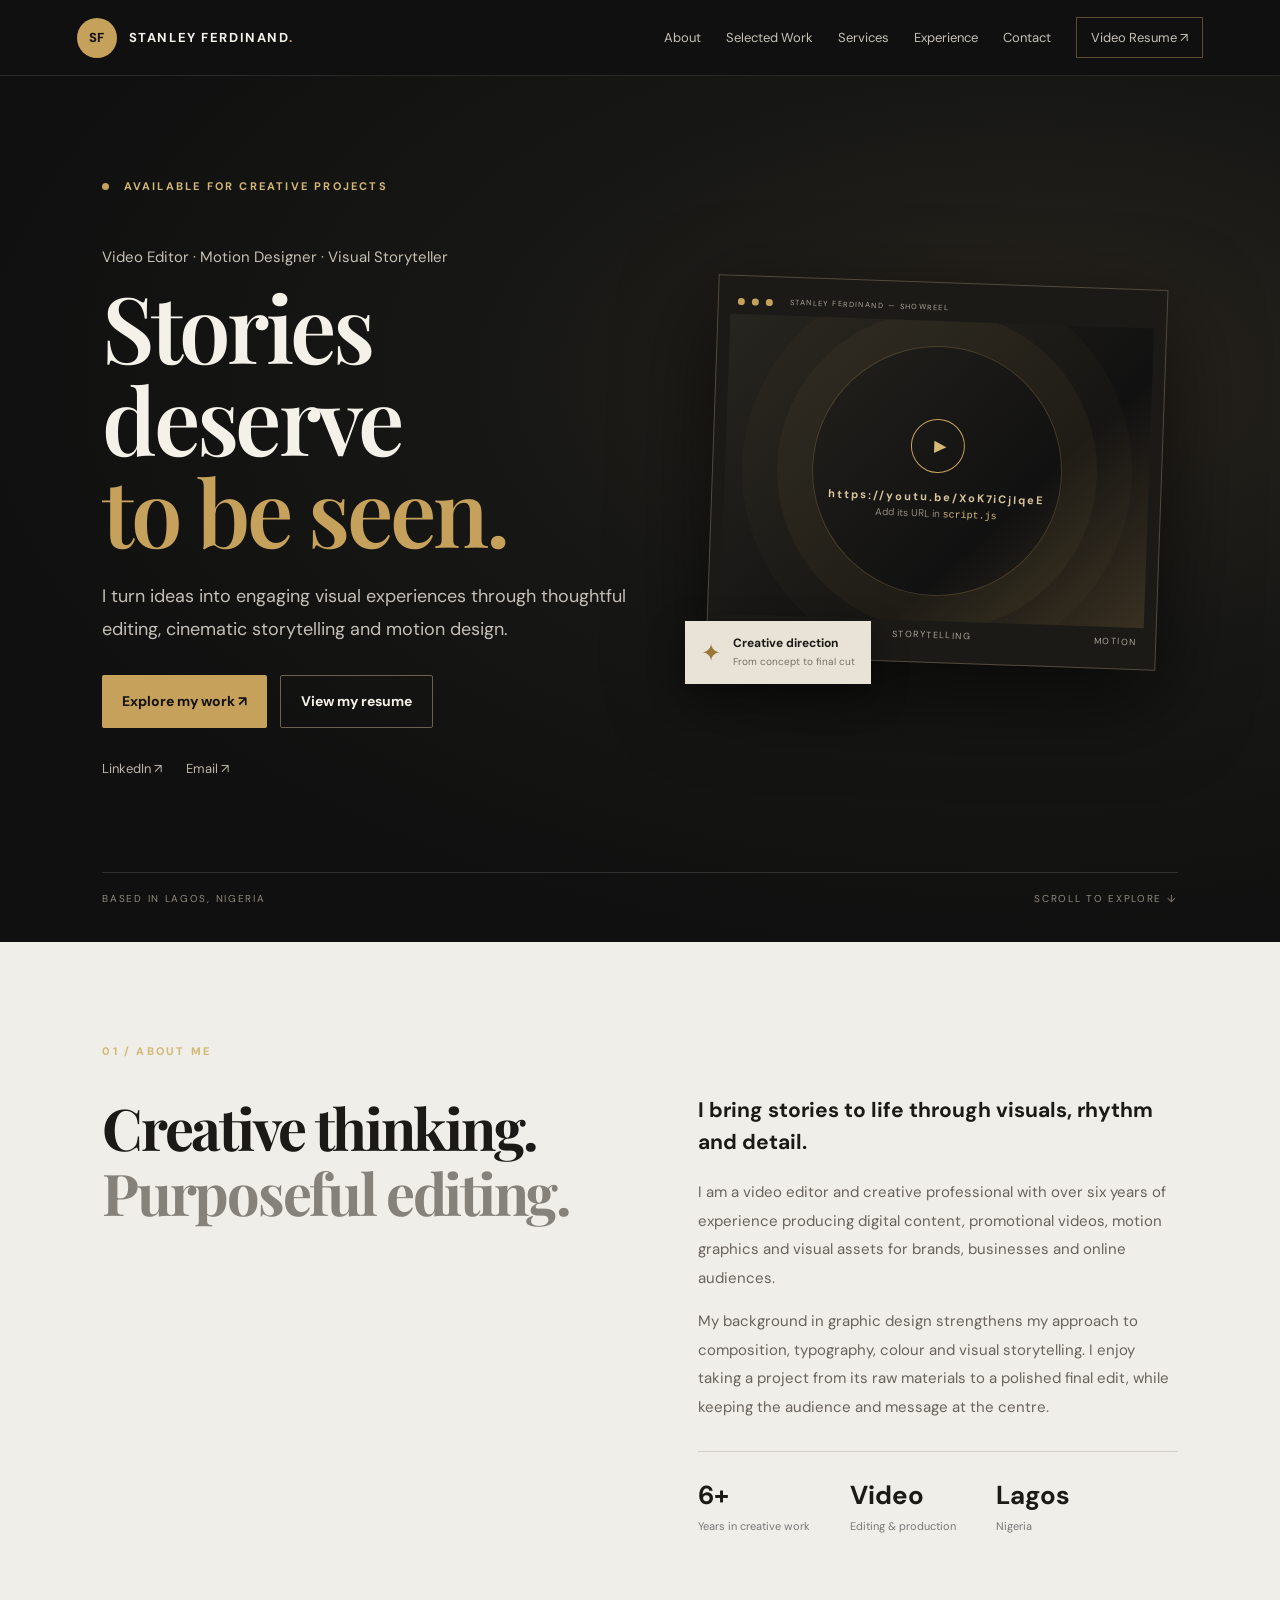
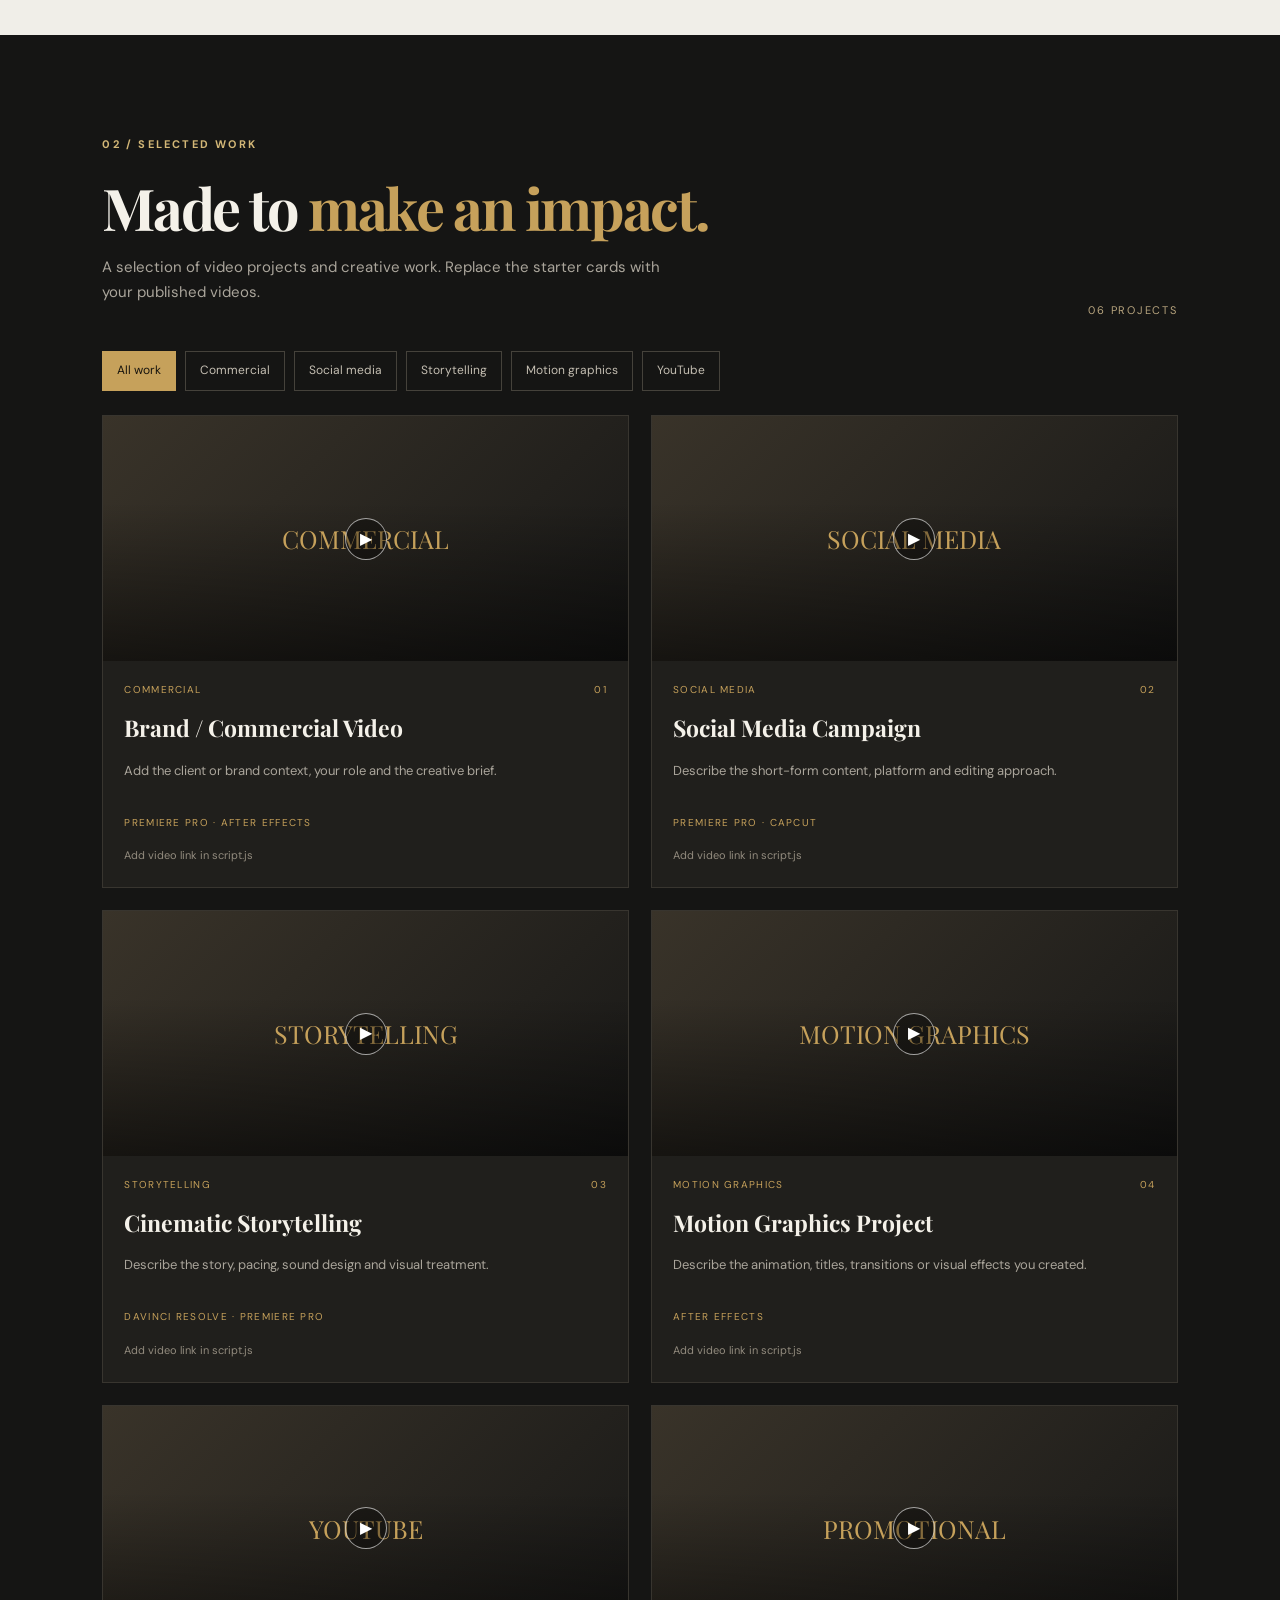
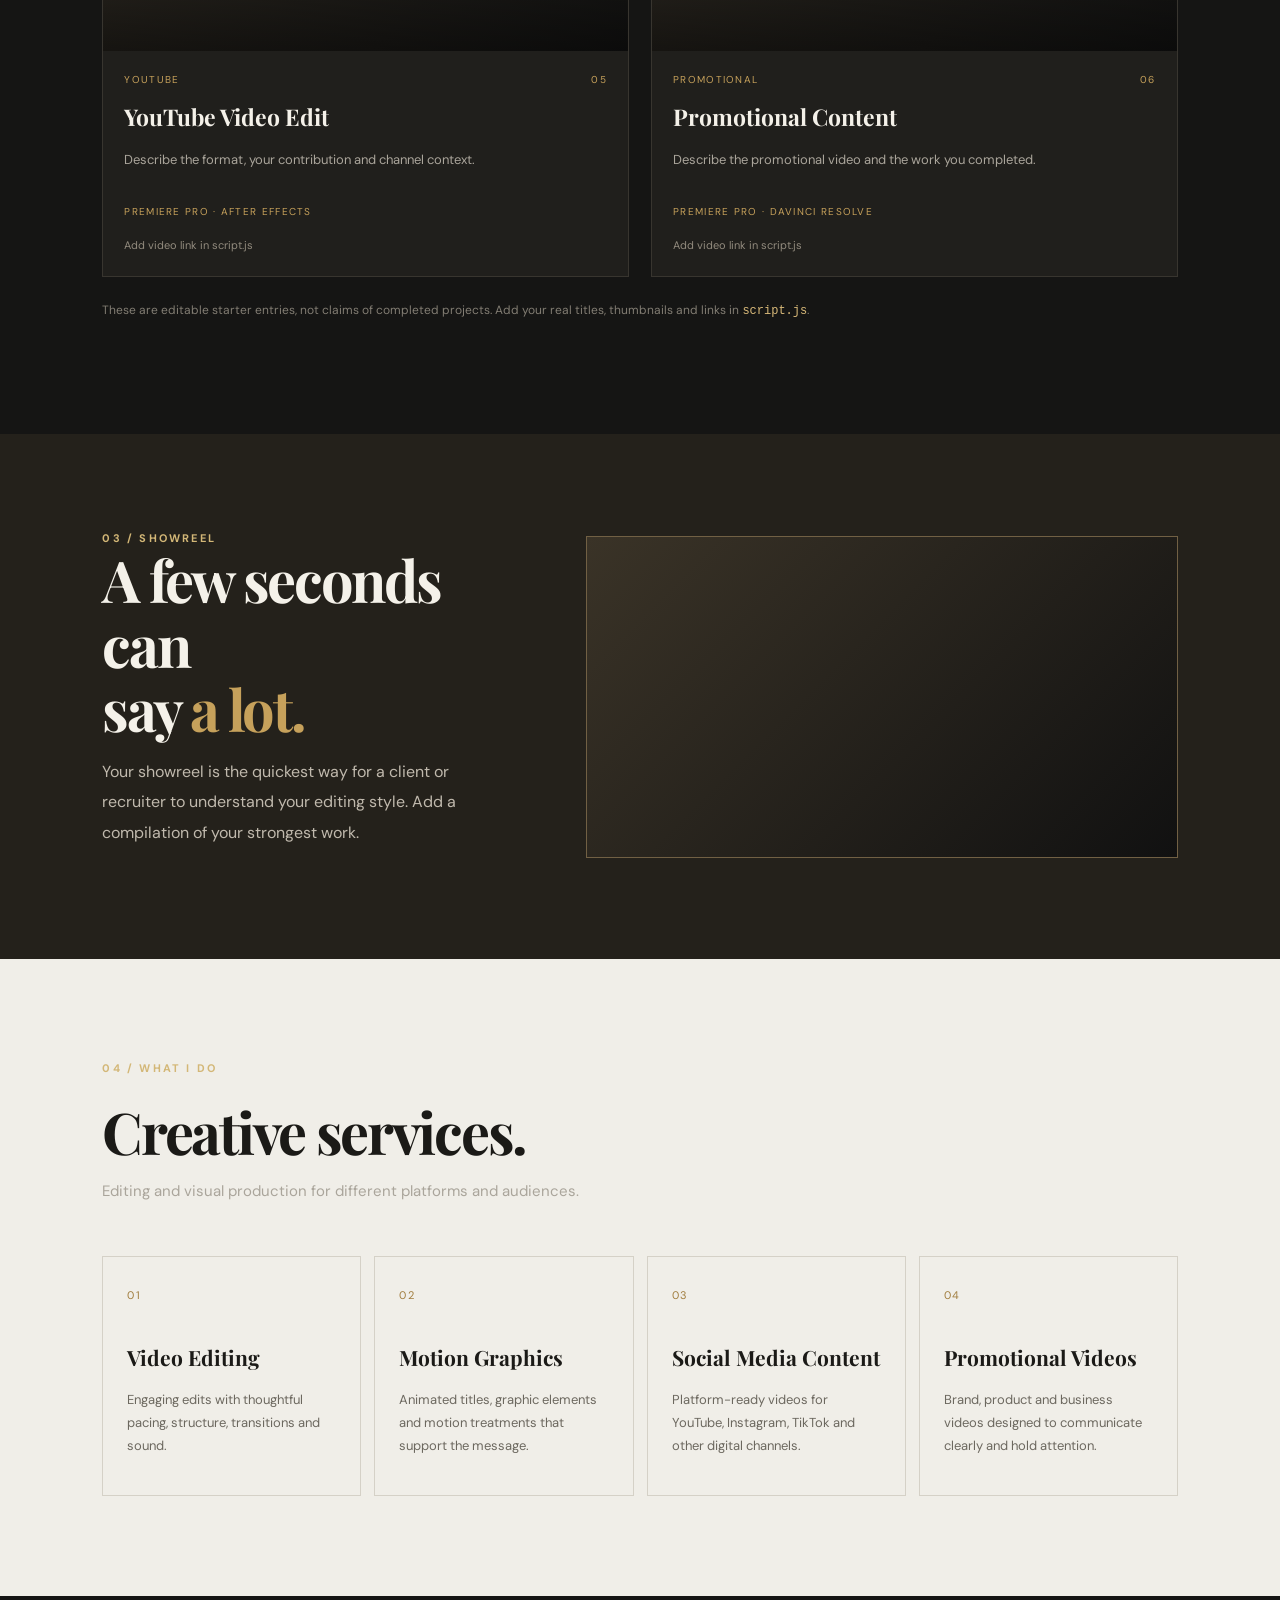
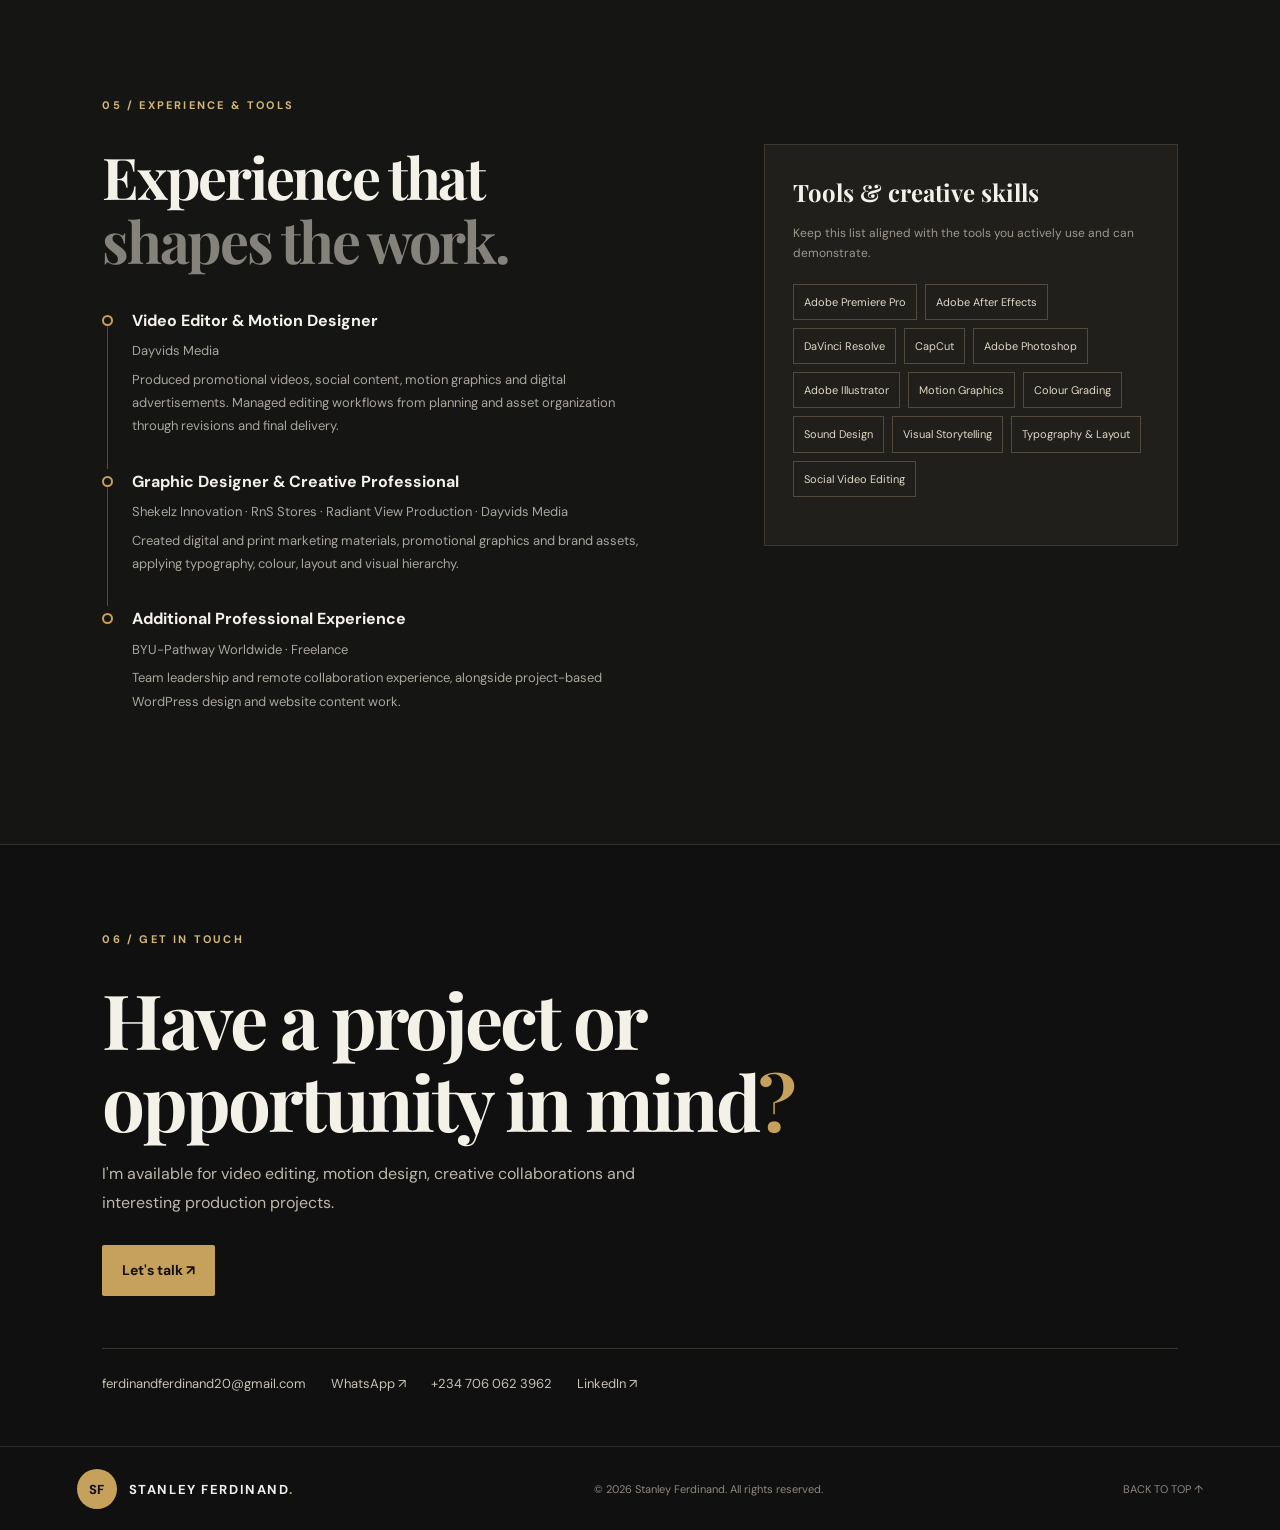
==== index.html @ 87b7176f "Revise hero section and add showreel link Updated hero section with showreel URL and refined content" ====
<!doctype html><html lang="en">
<head><meta charset="utf-8"><meta name="viewport" content="width=device-width,initial-scale=1"><meta name="description" content="Stanley Ferdinand — Video Editor, Motion Designer and Visual Storyteller."><meta name="theme-color" content="#101010"><title>Stanley Ferdinand | Video Editor & Motion Designer</title><link rel="preconnect" href="https://fonts.googleapis.com"><link rel="preconnect" href="https://fonts.gstatic.com" crossorigin><link href="https://fonts.googleapis.com/css2?family=DM+Sans:wght@400;500;600;700&family=Playfair+Display:wght@500;600;700&display=swap" rel="stylesheet"><link rel="stylesheet" href="styles.css"><link rel="icon" type="image/png" href="favicon.png"></head>
<body><header class="site-header"><a class="brand" href="#home"><span class="brand-mark">SF</span><span>STANLEY FERDINAND<span class="gold">.</span></span></a><button class="menu-toggle" aria-label="Toggle navigation" aria-expanded="false">☰</button><nav class="main-nav"><a href="#about">About</a><a href="#work">Selected Work</a><a href="#services">Services</a><a href="#experience">Experience</a><a href="#contact">Contact</a><a class="nav-cta" href="resume.html">Video Resume ↗</a></nav></header>
<main><section class="hero" id="home"><div class="hero-copy"><p class="eyebrow"><i></i> AVAILABLE FOR CREATIVE PROJECTS</p><p class="hero-intro">Video Editor · Motion Designer · Visual Storyteller</p><h1>Stories deserve<br><span class="gold">to be seen.</span></h1><p class="hero-description">I turn ideas into engaging visual experiences through thoughtful editing, cinematic storytelling and motion design.</p><div class="hero-actions"><a class="button button-gold" href="#work">Explore my work ↗</a><a class="button button-outline" href="resume.html">View my resume</a></div><div class="hero-socials"><a href="https://www.linkedin.com/in/stanleyferdinand" target="_blank" rel="noopener">LinkedIn ↗</a><a href="mailto:ferdinandferdinand20@gmail.com">Email ↗</a></div></div><div class="hero-visual"><div class="reel-frame"><div class="frame-top"><b></b><b></b><b></b><small>STANLEY FERDINAND — SHOWREEL</small></div><div class="reel-placeholder"><div class="orbit"></div><div class="play-mark">▶</div><strong>https://youtu.be/XoK7iCjIqeE</strong><small>Add its URL in <code>script.js</code></small></div><div class="frame-bottom"><span>EDITING</span><span>STORYTELLING</span><span>MOTION</span></div></div><div class="floating-note"><span>✦</span><div><strong>Creative direction</strong><small>From concept to final cut</small></div></div></div><div class="hero-footer"><span>BASED IN LAGOS, NIGERIA</span><a href="#about">SCROLL TO EXPLORE ↓</a></div></section>
<section class="section about-section" id="about"><div class="section-kicker">01 / ABOUT ME</div><div class="about-grid"><h2>Creative thinking.<br><span class="muted">Purposeful editing.</span></h2><div class="about-copy"><h3>I bring stories to life through visuals, rhythm and detail.</h3><p>I am a video editor and creative professional with over six years of experience producing digital content, promotional videos, motion graphics and visual assets for brands, businesses and online audiences.</p><p>My background in graphic design strengthens my approach to composition, typography, colour and visual storytelling. I enjoy taking a project from its raw materials to a polished final edit, while keeping the audience and message at the centre.</p><div class="stats-row"><div><strong>6+</strong><small>Years in creative work</small></div><div><strong>Video</strong><small>Editing & production</small></div><div><strong>Lagos</strong><small>Nigeria</small></div></div></div></div></section>
<section class="section work-section" id="work"><div class="section-kicker">02 / SELECTED WORK</div><div class="section-heading"><div><h2>Made to <span class="gold">make an impact.</span></h2><p>A selection of video projects and creative work. Replace the starter cards with your published videos.</p></div><span class="work-count" id="work-count">00 PROJECTS</span></div><div class="filters" id="project-filters"><button class="filter-button active" data-filter="all">All work</button><button class="filter-button" data-filter="commercial">Commercial</button><button class="filter-button" data-filter="social">Social media</button><button class="filter-button" data-filter="storytelling">Storytelling</button><button class="filter-button" data-filter="motion">Motion graphics</button><button class="filter-button" data-filter="youtube">YouTube</button></div><div class="project-grid" id="project-grid"></div><p class="gallery-note">These are editable starter entries, not claims of completed projects. Add your real titles, thumbnails and links in <code>script.js</code>.</p></section>
<section class="showreel-section"><div class="showreel-inner"><div><div class="section-kicker">03 / SHOWREEL</div><h2>A few seconds can<br>say <span class="gold">a lot.</span></h2><p>Your showreel is the quickest way for a client or recruiter to understand your editing style. Add a compilation of your strongest work.</p></div><div class="showreel-player" id="showreel-player"><div class="showreel-play">▶</div><strong>FEATURED SHOWREEL</strong><small>Add showreel URL in script.js</small></div></div></section>
<section class="section services-section" id="services"><div class="section-kicker">04 / WHAT I DO</div><div class="section-heading"><div><h2>Creative services.</h2><p>Editing and visual production for different platforms and audiences.</p></div></div><div class="services-grid"><article class="service-card"><span>01</span><h3>Video Editing</h3><p>Engaging edits with thoughtful pacing, structure, transitions and sound.</p></article><article class="service-card"><span>02</span><h3>Motion Graphics</h3><p>Animated titles, graphic elements and motion treatments that support the message.</p></article><article class="service-card"><span>03</span><h3>Social Media Content</h3><p>Platform-ready videos for YouTube, Instagram, TikTok and other digital channels.</p></article><article class="service-card"><span>04</span><h3>Promotional Videos</h3><p>Brand, product and business videos designed to communicate clearly and hold attention.</p></article></div></section>
<section class="section experience-section" id="experience"><div class="section-kicker">05 / EXPERIENCE & TOOLS</div><div class="experience-grid"><div><h2>Experience that<br><span class="muted">shapes the work.</span></h2><div class="timeline"><article><i></i><div><h3>Video Editor & Motion Designer</h3><p class="gold">Dayvids Media</p><p>Produced promotional videos, social content, motion graphics and digital advertisements. Managed editing workflows from planning and asset organization through revisions and final delivery.</p></div></article><article><i></i><div><h3>Graphic Designer & Creative Professional</h3><p class="gold">Shekelz Innovation · RnS Stores · Radiant View Production · Dayvids Media</p><p>Created digital and print marketing materials, promotional graphics and brand assets, applying typography, colour, layout and visual hierarchy.</p></div></article><article><i></i><div><h3>Additional Professional Experience</h3><p class="gold">BYU-Pathway Worldwide · Freelance</p><p>Team leadership and remote collaboration experience, alongside project-based WordPress design and website content work.</p></div></article></div></div><aside class="tools-panel"><h3>Tools & creative skills</h3><p class="tools-intro">Keep this list aligned with the tools you actively use and can demonstrate.</p><div class="tool-list"><span>Adobe Premiere Pro</span><span>Adobe After Effects</span><span>DaVinci Resolve</span><span>CapCut</span><span>Adobe Photoshop</span><span>Adobe Illustrator</span><span>Motion Graphics</span><span>Colour Grading</span><span>Sound Design</span><span>Visual Storytelling</span><span>Typography & Layout</span><span>Social Video Editing</span></div></aside></div></section>
<section class="contact-section" id="contact"><div class="contact-inner"><div class="section-kicker">06 / GET IN TOUCH</div><h2>Have a project or<br>opportunity in mind<span class="gold">?</span></h2><p>I'm available for video editing, motion design, creative collaborations and interesting production projects.</p><a class="button button-gold" href="mailto:ferdinandferdinand20@gmail.com">Let's talk ↗</a><div class="contact-links"><a href="mailto:ferdinandferdinand20@gmail.com">ferdinandferdinand20@gmail.com</a><a href="https://wa.me/2347060623962" target="_blank" rel="noopener">WhatsApp ↗</a><a href="tel:+2347060623962">+234 706 062 3962</a><a href="https://www.linkedin.com/in/stanleyferdinand" target="_blank" rel="noopener">LinkedIn ↗</a></div></div></section></main>
<footer class="site-footer"><a class="brand" href="#home"><span class="brand-mark">SF</span><span>STANLEY FERDINAND<span class="gold">.</span></span></a><span>© <span id="year"></span> Stanley Ferdinand. All rights reserved.</span><a href="#home">BACK TO TOP ↑</a></footer><script src="script.js"></script></body></html>
---- styles.css ----
*{box-sizing:border-box}html{scroll-behavior:smooth;scroll-padding-top:85px}body{margin:0;background:#101010;color:#f4f1e9;font-family:"DM Sans",Arial,sans-serif;line-height:1.65}a{color:inherit;text-decoration:none}button{font:inherit}.gold{color:#c6a15b}.muted{color:#85827b}.site-header{height:76px;padding:0 max(6vw,24px);display:flex;align-items:center;justify-content:space-between;border-bottom:1px solid #292929;background:#101010;position:sticky;top:0;z-index:20}.brand{display:flex;align-items:center;gap:12px;font-size:13px;font-weight:700;letter-spacing:.12em}.brand-mark{width:40px;height:40px;border-radius:50%;display:grid;place-items:center;background:#c6a15b;color:#101010;font-weight:800;letter-spacing:0}.main-nav{display:flex;align-items:center;gap:25px;color:#c5c1b8;font-size:13px}.main-nav a:hover,.hero-socials a:hover,.contact-links a:hover{color:#d8b979}.nav-cta{border:1px solid #5b4a2d;padding:9px 14px}.menu-toggle{display:none;background:none;border:0;color:#fff;font-size:25px}.hero{min-height:680px;position:relative;overflow:hidden;padding:90px max(8vw,30px) 35px;display:grid;grid-template-columns:1.05fr .95fr;align-items:center;gap:5vw;background:radial-gradient(ellipse at 80% 35%,#29251d 0%,#171715 36%,#101010 74%)}.hero-copy,.hero-visual,.hero-footer{position:relative;z-index:1}.eyebrow,.section-kicker{font-size:11px;letter-spacing:.2em;text-transform:uppercase;color:#d3b777;font-weight:700}.eyebrow i{display:inline-block;width:7px;height:7px;border-radius:50%;background:#c6a15b;margin-right:9px}.hero-intro{margin:50px 0 10px;color:#c6c0b4;font-size:15px}.hero h1,.about-grid h2,.section h2,.showreel-section h2,.contact-section h2{font-family:"Playfair Display",Georgia,serif;letter-spacing:-.04em}.hero h1{font-size:clamp(58px,7.2vw,100px);line-height:1;margin:0 0 24px;font-weight:600}.hero-description{max-width:540px;color:#c5c0b7;font-size:18px;line-height:1.8}.hero-actions{display:flex;gap:13px;flex-wrap:wrap;margin:30px 0}.button{display:inline-flex;align-items:center;justify-content:center;padding:14px 20px;min-height:51px;font-size:14px;font-weight:700;border-radius:2px;transition:.2s}.button-gold{background:#c6a15b;color:#14120e}.button-gold:hover{background:#dfbd7b;transform:translateY(-2px)}.button-outline{border:1px solid #696052;color:#f5f1e8}.button-outline:hover{border-color:#c6a15b;color:#d8b979}.hero-socials{display:flex;gap:24px;font-size:13px;color:#bcb6aa}.hero-visual{padding:25px 15px}.reel-frame{border:1px solid #514a3e;background:#1b1a17;padding:12px;box-shadow:0 30px 90px #0009;transform:rotate(2deg)}.frame-top,.frame-bottom{display:flex;align-items:center;gap:7px;color:#aaa397;font-size:9px;letter-spacing:.16em;padding:7px}.frame-top b{width:7px;height:7px;border-radius:50%;background:#c6a15b}.frame-top small{margin-left:10px}.frame-bottom{justify-content:space-between}.reel-placeholder{height:300px;background:linear-gradient(135deg,#27251f,#111 65%,#393021);display:flex;align-items:center;justify-content:center;flex-direction:column;position:relative;overflow:hidden}.reel-placeholder strong,.reel-placeholder small{z-index:1}.reel-placeholder strong{font-size:11px;letter-spacing:.18em;color:#d8c49c;margin-top:15px}.reel-placeholder small{color:#918b7f;font-size:10px}.reel-placeholder code{color:#d8b979}.orbit{position:absolute;width:250px;height:250px;border:1px solid #c6a15b44;border-radius:50%;box-shadow:0 0 0 35px #c6a15b0c,0 0 0 70px #c6a15b08}.play-mark,.showreel-play{width:54px;height:54px;border:1px solid #c6a15b;border-radius:50%;display:grid;place-items:center;padding-left:4px;color:#d7b875;z-index:1}.floating-note{position:absolute;bottom:4px;left:-12px;background:#e9e3d7;color:#1a1916;padding:12px 16px;display:flex;gap:12px;align-items:center;box-shadow:0 12px 35px #0006}.floating-note>span{color:#9a7638;font-size:24px}.floating-note strong,.floating-note small{display:block}.floating-note strong{font-size:12px}.floating-note small{font-size:10px;color:#777166}.hero-footer{grid-column:1/-1;display:flex;justify-content:space-between;margin-top:28px;padding-top:18px;border-top:1px solid #ffffff20;color:#918b7f;font-size:10px;letter-spacing:.17em}.section{padding:100px max(8vw,30px)}.about-section,.services-section{background:#f0eee8;color:#1b1a17}.about-grid{display:grid;grid-template-columns:1fr 1fr;gap:9vw;margin-top:35px}.about-grid h2,.section h2,.showreel-section h2{font-size:clamp(38px,4.5vw,62px);line-height:1.12;margin:0}.about-copy h3{font-size:21px;line-height:1.5;margin:0 0 20px}.about-copy p{color:#68645d;font-size:15px;line-height:1.9}.stats-row{display:flex;gap:40px;border-top:1px solid #d3d0c7;margin-top:30px;padding-top:22px}.stats-row strong,.stats-row small{display:block}.stats-row strong{font-size:26px}.stats-row small{font-size:11px;color:#777}.work-section{background:#151514}.section-heading{display:flex;align-items:end;justify-content:space-between;gap:25px;margin:22px 0 32px}.section-heading p{max-width:570px;color:#aaa59b;font-size:15px}.work-count{font-size:11px;letter-spacing:.16em;color:#b7a47e;white-space:nowrap}.filters{display:flex;flex-wrap:wrap;gap:9px;margin-bottom:24px}.filter-button{border:1px solid #45423b;background:transparent;color:#c4beb2;padding:9px 14px;font-size:12px;cursor:pointer}.filter-button.active,.filter-button:hover{background:#c6a15b;border-color:#c6a15b;color:#17140e}.project-grid{display:grid;grid-template-columns:repeat(2,minmax(0,1fr));gap:22px}.project-card{background:#201f1c;border:1px solid #38352f;min-width:0}.project-thumb{height:245px;background:linear-gradient(135deg,#393329,#181817);position:relative;display:flex;align-items:center;justify-content:center;overflow:hidden;background-size:cover;background-position:center}.project-thumb:after{content:"";position:absolute;inset:0;background:linear-gradient(0deg,#0008,transparent 65%)}.project-thumb img{width:100%;height:100%;object-fit:cover}.thumb-placeholder{color:#c6a15b;font-family:"Playfair Display",serif;font-size:25px;z-index:1;text-align:center;padding:20px}.project-play{position:absolute;z-index:2;width:42px;height:42px;border:1px solid #fff9;border-radius:50%;display:grid;place-items:center;color:white;background:#0005}.project-info{padding:21px}.project-meta{display:flex;justify-content:space-between;gap:12px;color:#c6a15b;font-size:10px;letter-spacing:.13em;text-transform:uppercase}.project-info h3{font-family:"Playfair Display",serif;font-size:23px;margin:10px 0 7px}.project-info p{color:#aaa59b;font-size:13px;min-height:42px}.project-actions{margin-top:15px;font-size:12px}.project-actions a{color:#e0c487}.project-pending{color:#928b7e;font-size:11px}.gallery-note{font-size:12px;color:#827d73;margin-top:24px}.gallery-note code{color:#d8b979}.showreel-section{padding:95px max(8vw,30px);background:#24211b}.showreel-inner{display:grid;grid-template-columns:.8fr 1.2fr;gap:7vw;align-items:center}.showreel-section p{color:#c0b9ad;max-width:450px;line-height:1.9}.showreel-player{min-height:320px;background:linear-gradient(135deg,#3a3327,#111);border:1px solid #716044;display:flex;align-items:center;justify-content:center;flex-direction:column;color:#d7c18f;letter-spacing:.16em;font-size:11px}.showreel-play{font-size:18px;margin-bottom:15px}.showreel-player small{letter-spacing:0;color:#a9a092;margin-top:8px}.showreel-player iframe,.showreel-player video{width:100%;height:100%;min-height:320px;border:0}.services-grid{display:grid;grid-template-columns:repeat(4,1fr);gap:13px;margin-top:38px}.service-card{border:1px solid #d5d1c7;padding:24px;min-height:210px}.service-card>span{color:#a17d3e;font-size:11px;letter-spacing:.15em}.service-card h3{font-family:"Playfair Display",serif;font-size:21px;margin:32px 0 10px}.service-card p{font-size:13px;color:#6c685f;line-height:1.8}.experience-section{background:#151514}.experience-grid{display:grid;grid-template-columns:1.15fr .85fr;gap:8vw;margin-top:30px}.timeline{margin-top:35px}.timeline article{display:grid;grid-template-columns:15px 1fr;gap:15px;padding-bottom:26px;position:relative}.timeline article:not(:last-child):before{content:"";position:absolute;left:5px;top:12px;bottom:0;width:1px;background:#514b3e}.timeline article>i{width:11px;height:11px;border:2px solid #c6a15b;border-radius:50%;margin-top:7px;z-index:1;background:#151514}.timeline h3{margin:0;font-size:16px}.timeline p{font-size:13px;color:#aaa59b;margin:5px 0;line-height:1.8}.tools-panel{background:#211f1b;border:1px solid #3c382f;padding:28px;height:max-content}.tools-panel h3{font-family:"Playfair Display",serif;font-size:24px;margin:0}.tools-intro{color:#9d978c;font-size:12px}.tool-list{display:flex;flex-wrap:wrap;gap:8px;margin:20px 0}.tool-list span{border:1px solid #514a3d;padding:8px 10px;font-size:11px;color:#e0d7c5}.contact-section{background:#101010;padding:85px max(8vw,30px) 52px;border-top:1px solid #343027}.contact-inner{max-width:1250px;margin:auto}.contact-section h2{font-size:clamp(43px,6vw,76px);line-height:1.08;margin:30px 0 18px}.contact-section p{max-width:560px;color:#bdb7ac;font-size:16px;line-height:1.8;margin-bottom:27px}.contact-links{display:flex;flex-wrap:wrap;gap:25px;border-top:1px solid #3a362d;margin-top:52px;padding-top:24px;font-size:13px;color:#c8c1b4}.site-footer{padding:22px max(6vw,24px);border-top:1px solid #2b2924;display:flex;justify-content:space-between;align-items:center;color:#8e887e;font-size:11px}.site-footer .brand{color:#eee}@media(max-width:900px){.hero{grid-template-columns:1fr;padding-top:65px}.hero-visual{max-width:590px;width:100%;margin:auto}.about-grid,.showreel-inner,.experience-grid{grid-template-columns:1fr;gap:34px}.services-grid{grid-template-columns:repeat(2,1fr)}.main-nav{gap:13px}.main-nav a{font-size:12px}}@media(max-width:650px){.site-header{height:66px}.menu-toggle{display:block}.main-nav{display:none;position:absolute;top:66px;left:0;right:0;background:#171715;padding:20px 25px;flex-direction:column;align-items:stretch;border-bottom:1px solid #3b352b}.main-nav.open{display:flex}.hero{padding:58px 23px 28px;min-height:auto}.hero-intro{margin-top:36px}.hero h1{font-size:59px}.hero-description{font-size:15px}.hero-visual{padding:20px 4px 35px}.reel-placeholder{height:220px}.floating-note{left:-4px;bottom:0}.hero-footer{font-size:8px;letter-spacing:.1em}.section,.showreel-section{padding:68px 23px}.about-grid h2,.section h2{font-size:41px}.section-heading{display:block}.work-count{display:block;margin-top:12px}.project-grid,.services-grid{grid-template-columns:1fr}.project-thumb{height:205px}.service-card{min-height:160px}.service-card h3{margin-top:20px}.stats-row{gap:18px}.stats-row strong{font-size:21px}.contact-section{padding:65px 23px 38px}.contact-section h2{font-size:42px}.contact-links{flex-direction:column;gap:12px}.site-footer{flex-wrap:wrap;gap:13px}}@media print{.resume-page{padding:0;background:#fff}.resume-sheet{box-shadow:none;padding:20px;max-width:none}.resume-actions{display:none}}

.resume-page{background:#eeece6;color:#171613;min-height:100vh;padding:35px 18px}.resume-sheet{max-width:850px;margin:0 auto;background:#fff;padding:52px 62px;box-shadow:0 15px 50px #0001}.resume-top{display:flex;justify-content:space-between;gap:24px;border-bottom:3px solid #c6a15b;padding-bottom:20px}.resume-top h1{font:600 36px "Playfair Display",Georgia,serif;margin:0}.resume-top p{margin:5px 0;color:#6d675c}.resume-contact{text-align:right;font-size:12px;color:#635d53}.resume-section{margin-top:24px}.resume-section h2{font-size:12px;letter-spacing:.16em;text-transform:uppercase;border-bottom:1px solid #ddd7cb;padding-bottom:8px;color:#95733a}.resume-section p,.resume-section li{font-size:13px;line-height:1.75;color:#4c4943}.resume-section ul{padding-left:18px}.resume-actions{text-align:center;margin:20px}.resume-actions button,.resume-actions a{background:#171613;color:#fff;border:0;padding:11px 17px;margin:5px;display:inline-block;cursor:pointer}@media(max-width:650px){.resume-sheet{padding:26px 20px}.resume-top{display:block}.resume-contact{text-align:left;margin-top:14px}.resume-top h1{font-size:29px}}@media print{.resume-page{padding:0;background:#fff}.resume-sheet{box-shadow:none;padding:20px;max-width:none}.resume-actions{display:none}}
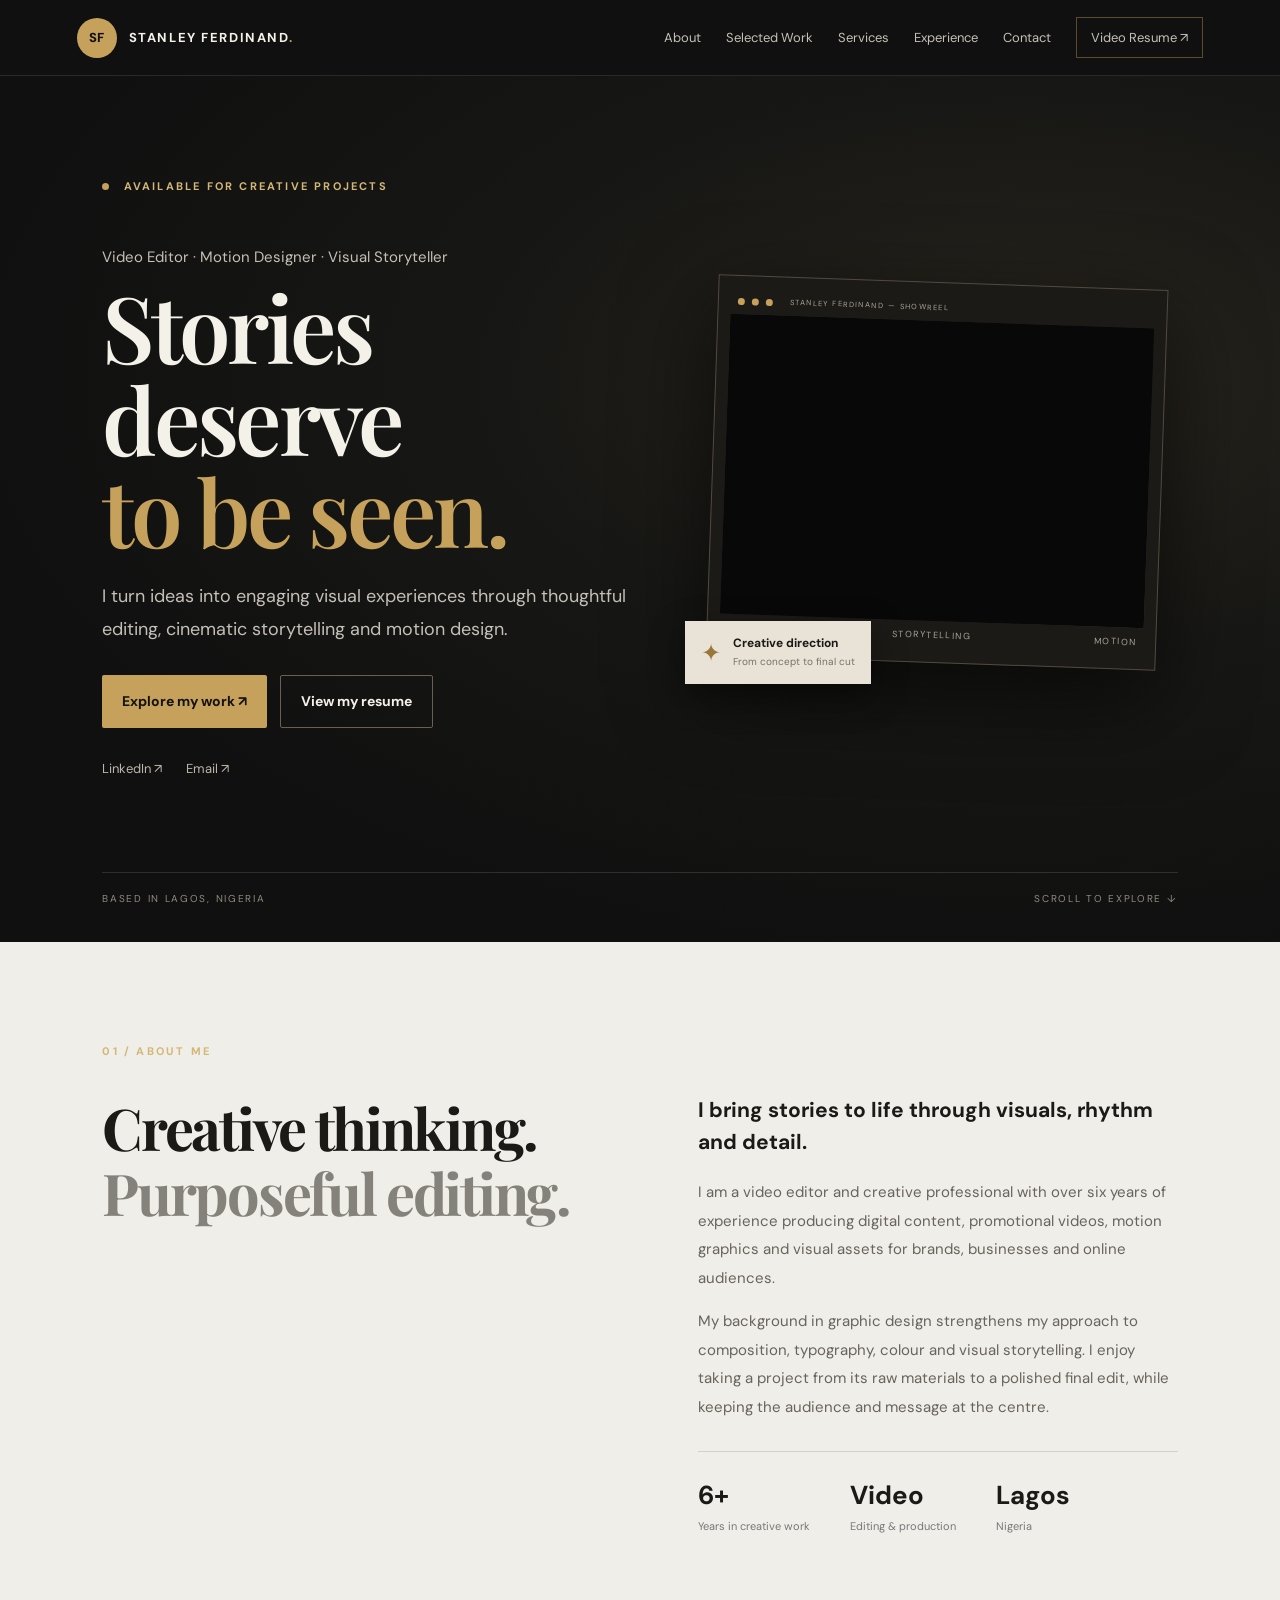
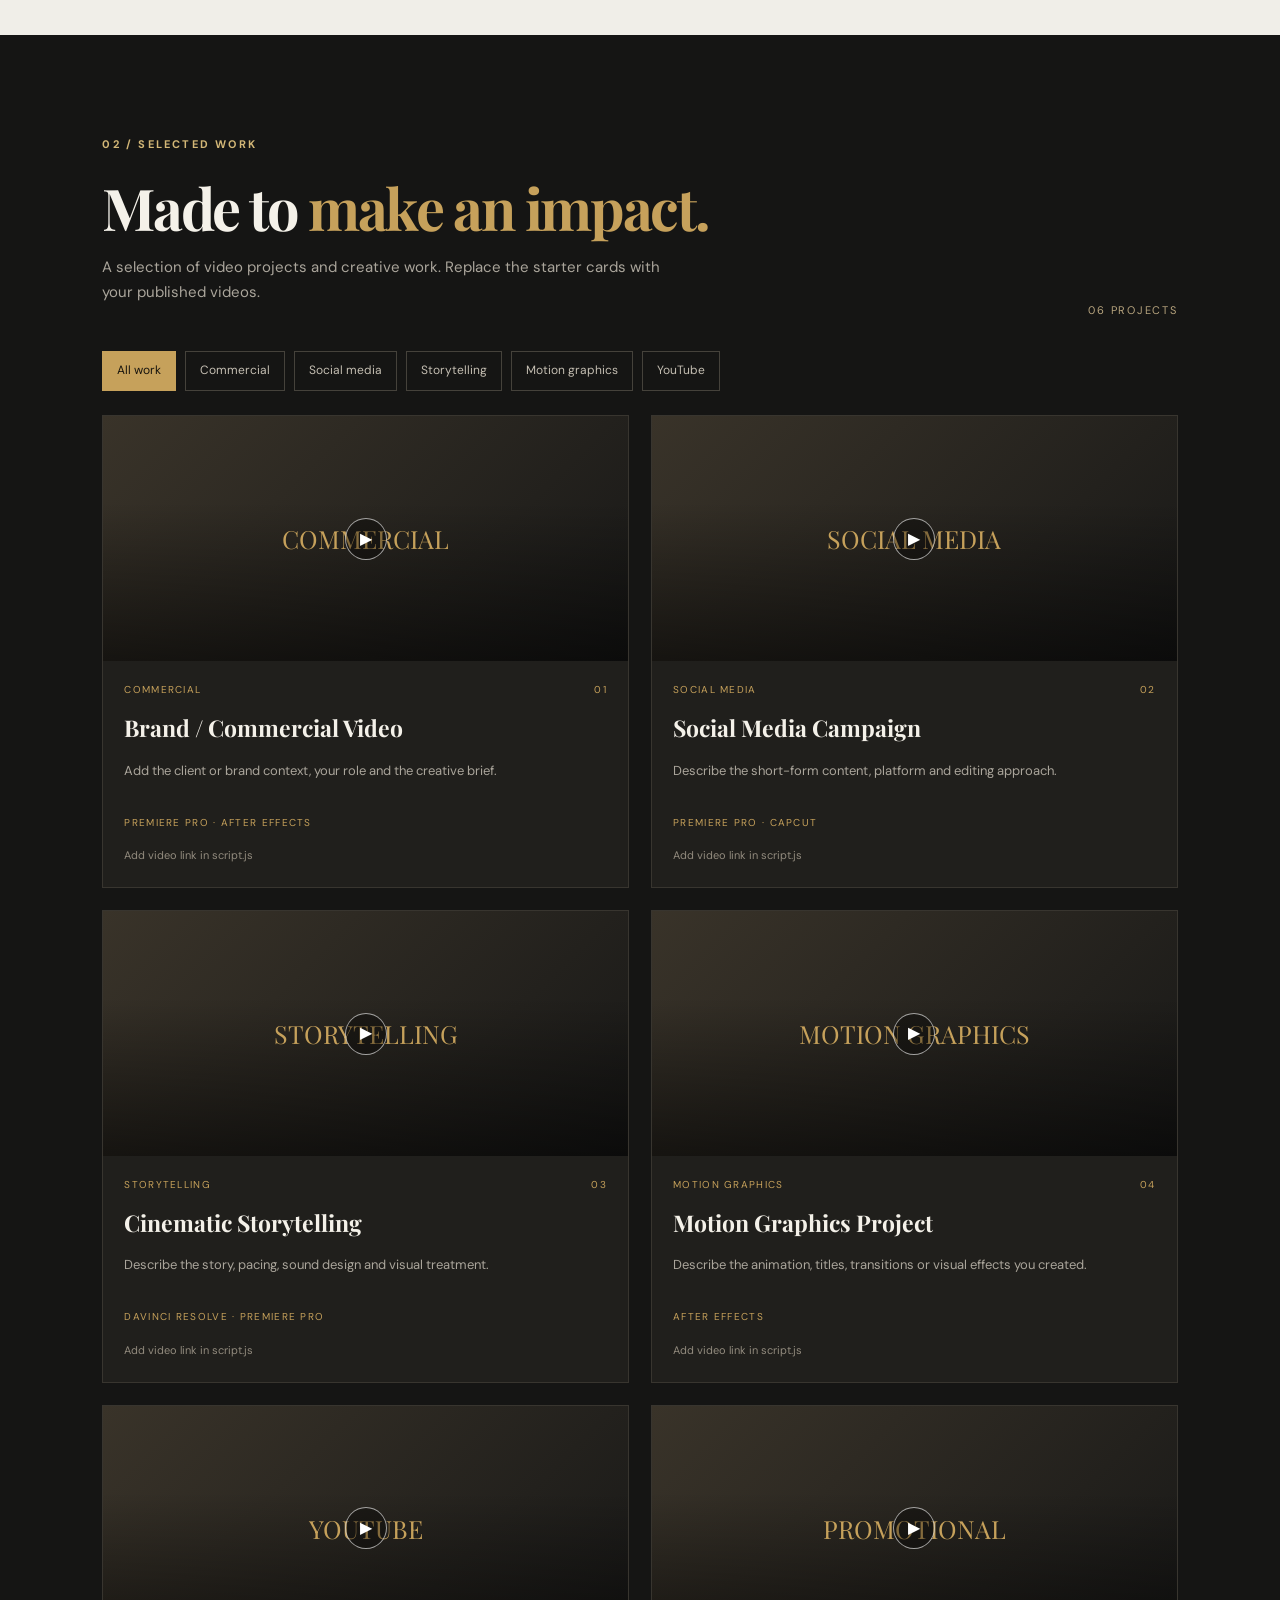
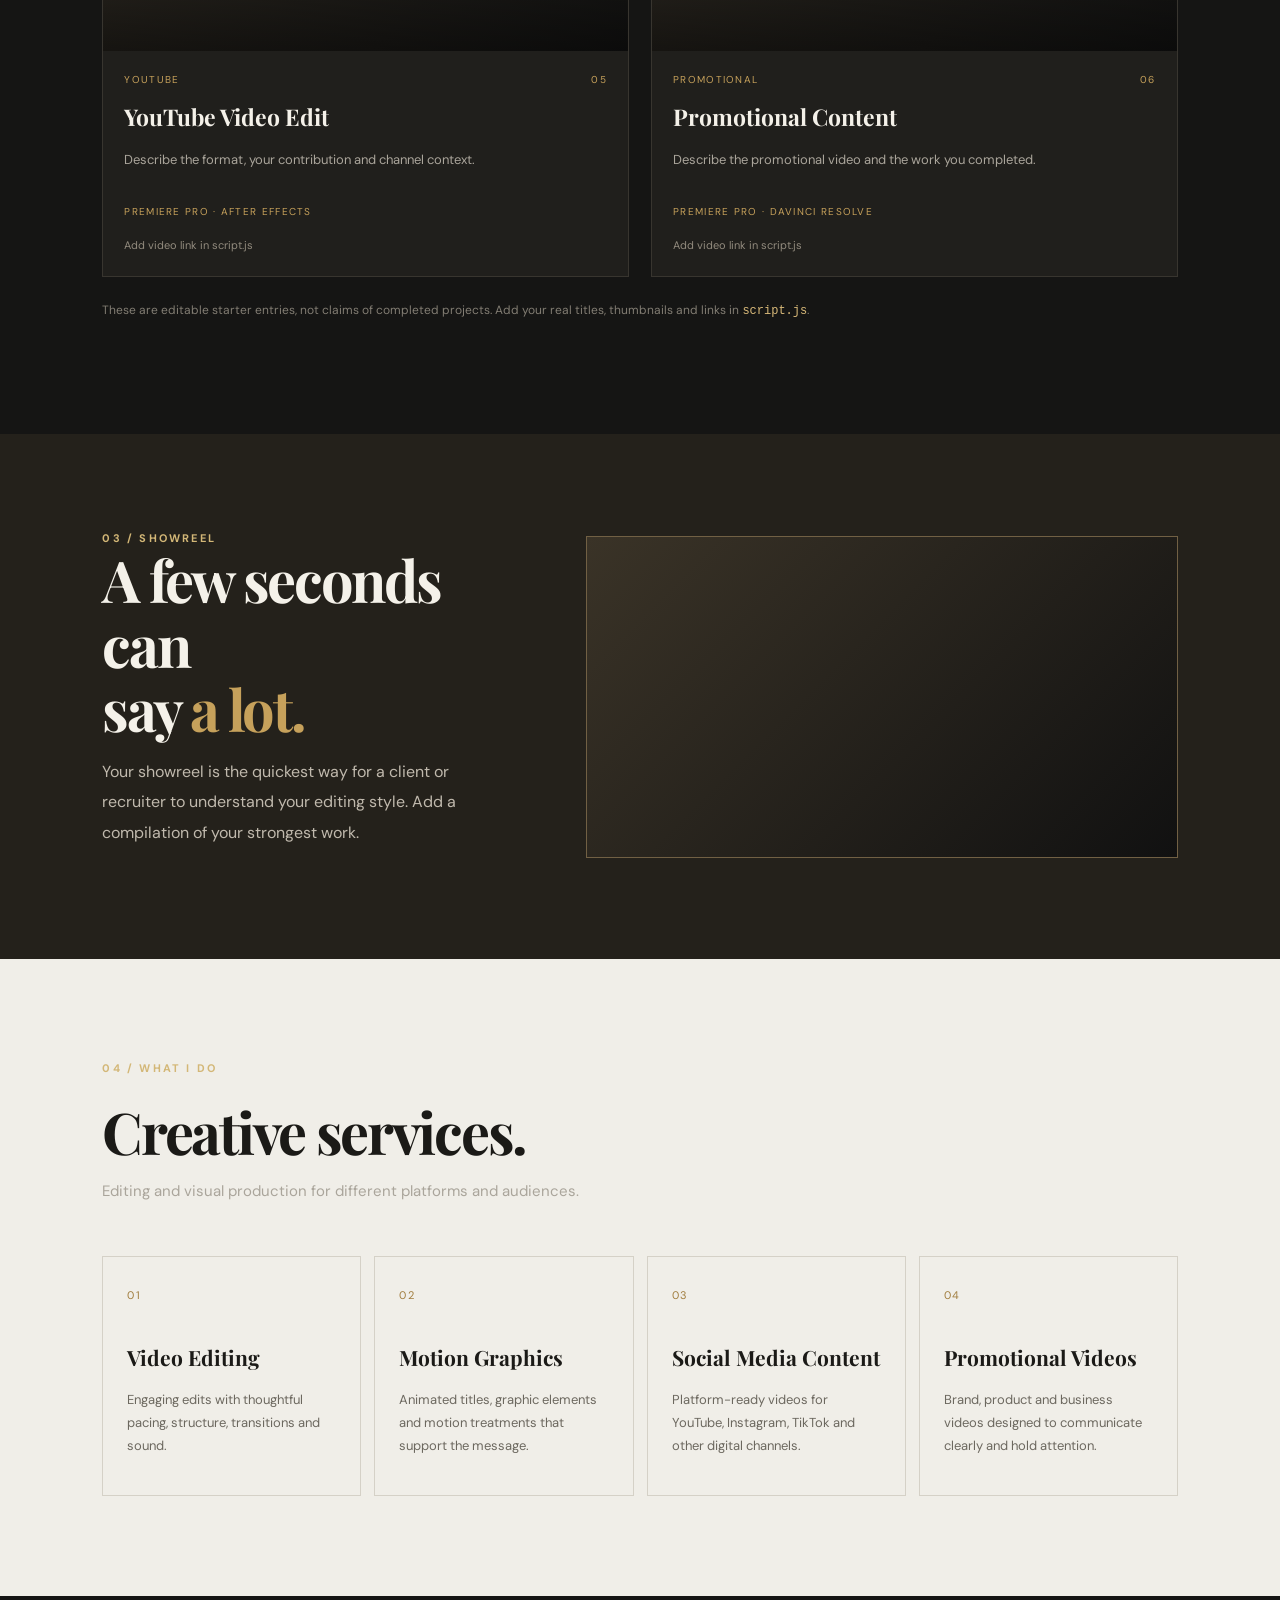
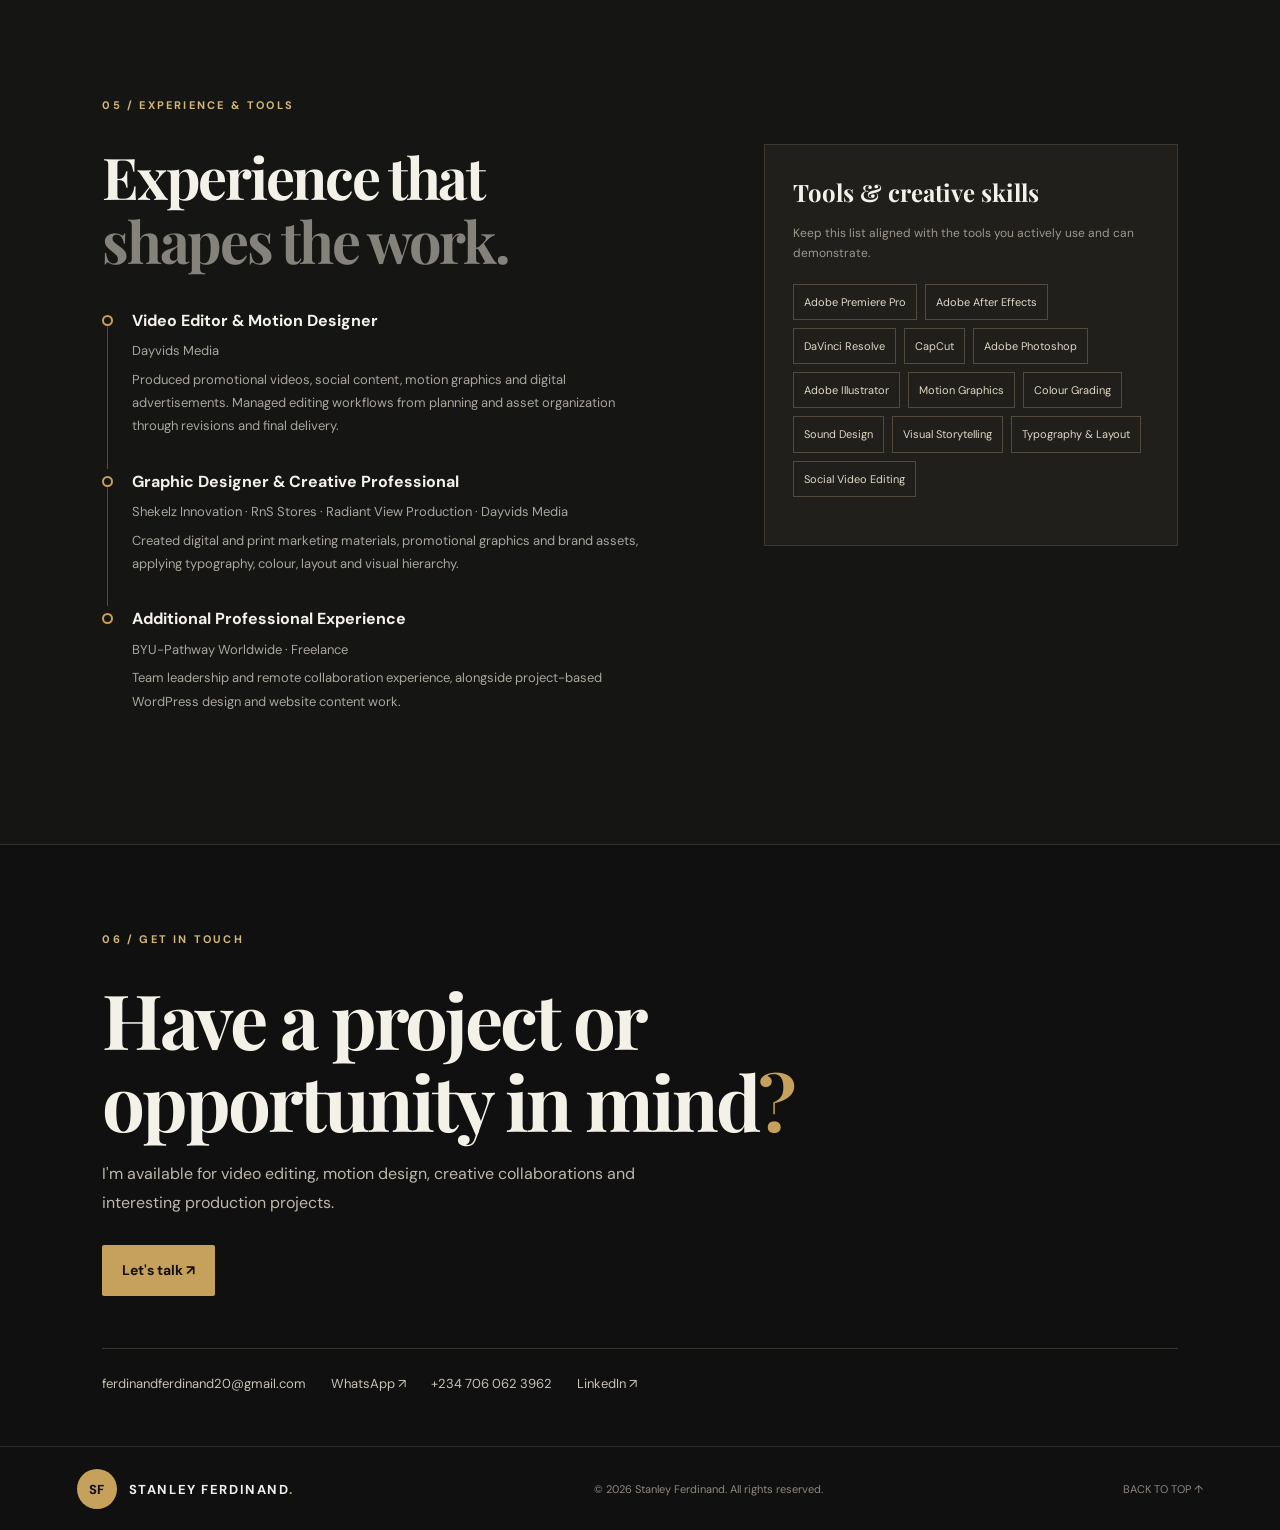
==== commit 5b3236ab: "Add files via upload" ====
--- a/index.html
+++ b/index.html
@@ -1,7 +1,7 @@
 <!doctype html><html lang="en">
 <head><meta charset="utf-8"><meta name="viewport" content="width=device-width,initial-scale=1"><meta name="description" content="Stanley Ferdinand — Video Editor, Motion Designer and Visual Storyteller."><meta name="theme-color" content="#101010"><title>Stanley Ferdinand | Video Editor & Motion Designer</title><link rel="preconnect" href="https://fonts.googleapis.com"><link rel="preconnect" href="https://fonts.gstatic.com" crossorigin><link href="https://fonts.googleapis.com/css2?family=DM+Sans:wght@400;500;600;700&family=Playfair+Display:wght@500;600;700&display=swap" rel="stylesheet"><link rel="stylesheet" href="styles.css"><link rel="icon" type="image/png" href="favicon.png"></head>
 <body><header class="site-header"><a class="brand" href="#home"><span class="brand-mark">SF</span><span>STANLEY FERDINAND<span class="gold">.</span></span></a><button class="menu-toggle" aria-label="Toggle navigation" aria-expanded="false">☰</button><nav class="main-nav"><a href="#about">About</a><a href="#work">Selected Work</a><a href="#services">Services</a><a href="#experience">Experience</a><a href="#contact">Contact</a><a class="nav-cta" href="resume.html">Video Resume ↗</a></nav></header>
-<main><section class="hero" id="home"><div class="hero-copy"><p class="eyebrow"><i></i> AVAILABLE FOR CREATIVE PROJECTS</p><p class="hero-intro">Video Editor · Motion Designer · Visual Storyteller</p><h1>Stories deserve<br><span class="gold">to be seen.</span></h1><p class="hero-description">I turn ideas into engaging visual experiences through thoughtful editing, cinematic storytelling and motion design.</p><div class="hero-actions"><a class="button button-gold" href="#work">Explore my work ↗</a><a class="button button-outline" href="resume.html">View my resume</a></div><div class="hero-socials"><a href="https://www.linkedin.com/in/stanleyferdinand" target="_blank" rel="noopener">LinkedIn ↗</a><a href="mailto:ferdinandferdinand20@gmail.com">Email ↗</a></div></div><div class="hero-visual"><div class="reel-frame"><div class="frame-top"><b></b><b></b><b></b><small>STANLEY FERDINAND — SHOWREEL</small></div><div class="reel-placeholder"><div class="orbit"></div><div class="play-mark">▶</div><strong>https://youtu.be/XoK7iCjIqeE</strong><small>Add its URL in <code>script.js</code></small></div><div class="frame-bottom"><span>EDITING</span><span>STORYTELLING</span><span>MOTION</span></div></div><div class="floating-note"><span>✦</span><div><strong>Creative direction</strong><small>From concept to final cut</small></div></div></div><div class="hero-footer"><span>BASED IN LAGOS, NIGERIA</span><a href="#about">SCROLL TO EXPLORE ↓</a></div></section>
+<main><section class="hero" id="home"><div class="hero-copy"><p class="eyebrow"><i></i> AVAILABLE FOR CREATIVE PROJECTS</p><p class="hero-intro">Video Editor · Motion Designer · Visual Storyteller</p><h1>Stories deserve<br><span class="gold">to be seen.</span></h1><p class="hero-description">I turn ideas into engaging visual experiences through thoughtful editing, cinematic storytelling and motion design.</p><div class="hero-actions"><a class="button button-gold" href="#work">Explore my work ↗</a><a class="button button-outline" href="resume.html">View my resume</a></div><div class="hero-socials"><a href="https://www.linkedin.com/in/stanleyferdinand" target="_blank" rel="noopener">LinkedIn ↗</a><a href="mailto:ferdinandferdinand20@gmail.com">Email ↗</a></div></div><div class="hero-visual"><div class="reel-frame"><div class="frame-top"><b></b><b></b><b></b><small>STANLEY FERDINAND — SHOWREEL</small></div><div class="reel-placeholder" id="hero-showreel-player"><div class="orbit"></div><div class="play-mark">▶</div><strong>FEATURED SHOWREEL</strong><small>Loading showreel…</small></div><div class="frame-bottom"><span>EDITING</span><span>STORYTELLING</span><span>MOTION</span></div></div><div class="floating-note"><span>✦</span><div><strong>Creative direction</strong><small>From concept to final cut</small></div></div></div><div class="hero-footer"><span>BASED IN LAGOS, NIGERIA</span><a href="#about">SCROLL TO EXPLORE ↓</a></div></section>
 <section class="section about-section" id="about"><div class="section-kicker">01 / ABOUT ME</div><div class="about-grid"><h2>Creative thinking.<br><span class="muted">Purposeful editing.</span></h2><div class="about-copy"><h3>I bring stories to life through visuals, rhythm and detail.</h3><p>I am a video editor and creative professional with over six years of experience producing digital content, promotional videos, motion graphics and visual assets for brands, businesses and online audiences.</p><p>My background in graphic design strengthens my approach to composition, typography, colour and visual storytelling. I enjoy taking a project from its raw materials to a polished final edit, while keeping the audience and message at the centre.</p><div class="stats-row"><div><strong>6+</strong><small>Years in creative work</small></div><div><strong>Video</strong><small>Editing & production</small></div><div><strong>Lagos</strong><small>Nigeria</small></div></div></div></div></section>
 <section class="section work-section" id="work"><div class="section-kicker">02 / SELECTED WORK</div><div class="section-heading"><div><h2>Made to <span class="gold">make an impact.</span></h2><p>A selection of video projects and creative work. Replace the starter cards with your published videos.</p></div><span class="work-count" id="work-count">00 PROJECTS</span></div><div class="filters" id="project-filters"><button class="filter-button active" data-filter="all">All work</button><button class="filter-button" data-filter="commercial">Commercial</button><button class="filter-button" data-filter="social">Social media</button><button class="filter-button" data-filter="storytelling">Storytelling</button><button class="filter-button" data-filter="motion">Motion graphics</button><button class="filter-button" data-filter="youtube">YouTube</button></div><div class="project-grid" id="project-grid"></div><p class="gallery-note">These are editable starter entries, not claims of completed projects. Add your real titles, thumbnails and links in <code>script.js</code>.</p></section>
 <section class="showreel-section"><div class="showreel-inner"><div><div class="section-kicker">03 / SHOWREEL</div><h2>A few seconds can<br>say <span class="gold">a lot.</span></h2><p>Your showreel is the quickest way for a client or recruiter to understand your editing style. Add a compilation of your strongest work.</p></div><div class="showreel-player" id="showreel-player"><div class="showreel-play">▶</div><strong>FEATURED SHOWREEL</strong><small>Add showreel URL in script.js</small></div></div></section>
--- a/styles.css
+++ b/styles.css
@@ -1,3 +1,6 @@
 *{box-sizing:border-box}html{scroll-behavior:smooth;scroll-padding-top:85px}body{margin:0;background:#101010;color:#f4f1e9;font-family:"DM Sans",Arial,sans-serif;line-height:1.65}a{color:inherit;text-decoration:none}button{font:inherit}.gold{color:#c6a15b}.muted{color:#85827b}.site-header{height:76px;padding:0 max(6vw,24px);display:flex;align-items:center;justify-content:space-between;border-bottom:1px solid #292929;background:#101010;position:sticky;top:0;z-index:20}.brand{display:flex;align-items:center;gap:12px;font-size:13px;font-weight:700;letter-spacing:.12em}.brand-mark{width:40px;height:40px;border-radius:50%;display:grid;place-items:center;background:#c6a15b;color:#101010;font-weight:800;letter-spacing:0}.main-nav{display:flex;align-items:center;gap:25px;color:#c5c1b8;font-size:13px}.main-nav a:hover,.hero-socials a:hover,.contact-links a:hover{color:#d8b979}.nav-cta{border:1px solid #5b4a2d;padding:9px 14px}.menu-toggle{display:none;background:none;border:0;color:#fff;font-size:25px}.hero{min-height:680px;position:relative;overflow:hidden;padding:90px max(8vw,30px) 35px;display:grid;grid-template-columns:1.05fr .95fr;align-items:center;gap:5vw;background:radial-gradient(ellipse at 80% 35%,#29251d 0%,#171715 36%,#101010 74%)}.hero-copy,.hero-visual,.hero-footer{position:relative;z-index:1}.eyebrow,.section-kicker{font-size:11px;letter-spacing:.2em;text-transform:uppercase;color:#d3b777;font-weight:700}.eyebrow i{display:inline-block;width:7px;height:7px;border-radius:50%;background:#c6a15b;margin-right:9px}.hero-intro{margin:50px 0 10px;color:#c6c0b4;font-size:15px}.hero h1,.about-grid h2,.section h2,.showreel-section h2,.contact-section h2{font-family:"Playfair Display",Georgia,serif;letter-spacing:-.04em}.hero h1{font-size:clamp(58px,7.2vw,100px);line-height:1;margin:0 0 24px;font-weight:600}.hero-description{max-width:540px;color:#c5c0b7;font-size:18px;line-height:1.8}.hero-actions{display:flex;gap:13px;flex-wrap:wrap;margin:30px 0}.button{display:inline-flex;align-items:center;justify-content:center;padding:14px 20px;min-height:51px;font-size:14px;font-weight:700;border-radius:2px;transition:.2s}.button-gold{background:#c6a15b;color:#14120e}.button-gold:hover{background:#dfbd7b;transform:translateY(-2px)}.button-outline{border:1px solid #696052;color:#f5f1e8}.button-outline:hover{border-color:#c6a15b;color:#d8b979}.hero-socials{display:flex;gap:24px;font-size:13px;color:#bcb6aa}.hero-visual{padding:25px 15px}.reel-frame{border:1px solid #514a3e;background:#1b1a17;padding:12px;box-shadow:0 30px 90px #0009;transform:rotate(2deg)}.frame-top,.frame-bottom{display:flex;align-items:center;gap:7px;color:#aaa397;font-size:9px;letter-spacing:.16em;padding:7px}.frame-top b{width:7px;height:7px;border-radius:50%;background:#c6a15b}.frame-top small{margin-left:10px}.frame-bottom{justify-content:space-between}.reel-placeholder{height:300px;background:linear-gradient(135deg,#27251f,#111 65%,#393021);display:flex;align-items:center;justify-content:center;flex-direction:column;position:relative;overflow:hidden}.reel-placeholder strong,.reel-placeholder small{z-index:1}.reel-placeholder strong{font-size:11px;letter-spacing:.18em;color:#d8c49c;margin-top:15px}.reel-placeholder small{color:#918b7f;font-size:10px}.reel-placeholder code{color:#d8b979}.orbit{position:absolute;width:250px;height:250px;border:1px solid #c6a15b44;border-radius:50%;box-shadow:0 0 0 35px #c6a15b0c,0 0 0 70px #c6a15b08}.play-mark,.showreel-play{width:54px;height:54px;border:1px solid #c6a15b;border-radius:50%;display:grid;place-items:center;padding-left:4px;color:#d7b875;z-index:1}.floating-note{position:absolute;bottom:4px;left:-12px;background:#e9e3d7;color:#1a1916;padding:12px 16px;display:flex;gap:12px;align-items:center;box-shadow:0 12px 35px #0006}.floating-note>span{color:#9a7638;font-size:24px}.floating-note strong,.floating-note small{display:block}.floating-note strong{font-size:12px}.floating-note small{font-size:10px;color:#777166}.hero-footer{grid-column:1/-1;display:flex;justify-content:space-between;margin-top:28px;padding-top:18px;border-top:1px solid #ffffff20;color:#918b7f;font-size:10px;letter-spacing:.17em}.section{padding:100px max(8vw,30px)}.about-section,.services-section{background:#f0eee8;color:#1b1a17}.about-grid{display:grid;grid-template-columns:1fr 1fr;gap:9vw;margin-top:35px}.about-grid h2,.section h2,.showreel-section h2{font-size:clamp(38px,4.5vw,62px);line-height:1.12;margin:0}.about-copy h3{font-size:21px;line-height:1.5;margin:0 0 20px}.about-copy p{color:#68645d;font-size:15px;line-height:1.9}.stats-row{display:flex;gap:40px;border-top:1px solid #d3d0c7;margin-top:30px;padding-top:22px}.stats-row strong,.stats-row small{display:block}.stats-row strong{font-size:26px}.stats-row small{font-size:11px;color:#777}.work-section{background:#151514}.section-heading{display:flex;align-items:end;justify-content:space-between;gap:25px;margin:22px 0 32px}.section-heading p{max-width:570px;color:#aaa59b;font-size:15px}.work-count{font-size:11px;letter-spacing:.16em;color:#b7a47e;white-space:nowrap}.filters{display:flex;flex-wrap:wrap;gap:9px;margin-bottom:24px}.filter-button{border:1px solid #45423b;background:transparent;color:#c4beb2;padding:9px 14px;font-size:12px;cursor:pointer}.filter-button.active,.filter-button:hover{background:#c6a15b;border-color:#c6a15b;color:#17140e}.project-grid{display:grid;grid-template-columns:repeat(2,minmax(0,1fr));gap:22px}.project-card{background:#201f1c;border:1px solid #38352f;min-width:0}.project-thumb{height:245px;background:linear-gradient(135deg,#393329,#181817);position:relative;display:flex;align-items:center;justify-content:center;overflow:hidden;background-size:cover;background-position:center}.project-thumb:after{content:"";position:absolute;inset:0;background:linear-gradient(0deg,#0008,transparent 65%)}.project-thumb img{width:100%;height:100%;object-fit:cover}.thumb-placeholder{color:#c6a15b;font-family:"Playfair Display",serif;font-size:25px;z-index:1;text-align:center;padding:20px}.project-play{position:absolute;z-index:2;width:42px;height:42px;border:1px solid #fff9;border-radius:50%;display:grid;place-items:center;color:white;background:#0005}.project-info{padding:21px}.project-meta{display:flex;justify-content:space-between;gap:12px;color:#c6a15b;font-size:10px;letter-spacing:.13em;text-transform:uppercase}.project-info h3{font-family:"Playfair Display",serif;font-size:23px;margin:10px 0 7px}.project-info p{color:#aaa59b;font-size:13px;min-height:42px}.project-actions{margin-top:15px;font-size:12px}.project-actions a{color:#e0c487}.project-pending{color:#928b7e;font-size:11px}.gallery-note{font-size:12px;color:#827d73;margin-top:24px}.gallery-note code{color:#d8b979}.showreel-section{padding:95px max(8vw,30px);background:#24211b}.showreel-inner{display:grid;grid-template-columns:.8fr 1.2fr;gap:7vw;align-items:center}.showreel-section p{color:#c0b9ad;max-width:450px;line-height:1.9}.showreel-player{min-height:320px;background:linear-gradient(135deg,#3a3327,#111);border:1px solid #716044;display:flex;align-items:center;justify-content:center;flex-direction:column;color:#d7c18f;letter-spacing:.16em;font-size:11px}.showreel-play{font-size:18px;margin-bottom:15px}.showreel-player small{letter-spacing:0;color:#a9a092;margin-top:8px}.showreel-player iframe,.showreel-player video{width:100%;height:100%;min-height:320px;border:0}.services-grid{display:grid;grid-template-columns:repeat(4,1fr);gap:13px;margin-top:38px}.service-card{border:1px solid #d5d1c7;padding:24px;min-height:210px}.service-card>span{color:#a17d3e;font-size:11px;letter-spacing:.15em}.service-card h3{font-family:"Playfair Display",serif;font-size:21px;margin:32px 0 10px}.service-card p{font-size:13px;color:#6c685f;line-height:1.8}.experience-section{background:#151514}.experience-grid{display:grid;grid-template-columns:1.15fr .85fr;gap:8vw;margin-top:30px}.timeline{margin-top:35px}.timeline article{display:grid;grid-template-columns:15px 1fr;gap:15px;padding-bottom:26px;position:relative}.timeline article:not(:last-child):before{content:"";position:absolute;left:5px;top:12px;bottom:0;width:1px;background:#514b3e}.timeline article>i{width:11px;height:11px;border:2px solid #c6a15b;border-radius:50%;margin-top:7px;z-index:1;background:#151514}.timeline h3{margin:0;font-size:16px}.timeline p{font-size:13px;color:#aaa59b;margin:5px 0;line-height:1.8}.tools-panel{background:#211f1b;border:1px solid #3c382f;padding:28px;height:max-content}.tools-panel h3{font-family:"Playfair Display",serif;font-size:24px;margin:0}.tools-intro{color:#9d978c;font-size:12px}.tool-list{display:flex;flex-wrap:wrap;gap:8px;margin:20px 0}.tool-list span{border:1px solid #514a3d;padding:8px 10px;font-size:11px;color:#e0d7c5}.contact-section{background:#101010;padding:85px max(8vw,30px) 52px;border-top:1px solid #343027}.contact-inner{max-width:1250px;margin:auto}.contact-section h2{font-size:clamp(43px,6vw,76px);line-height:1.08;margin:30px 0 18px}.contact-section p{max-width:560px;color:#bdb7ac;font-size:16px;line-height:1.8;margin-bottom:27px}.contact-links{display:flex;flex-wrap:wrap;gap:25px;border-top:1px solid #3a362d;margin-top:52px;padding-top:24px;font-size:13px;color:#c8c1b4}.site-footer{padding:22px max(6vw,24px);border-top:1px solid #2b2924;display:flex;justify-content:space-between;align-items:center;color:#8e887e;font-size:11px}.site-footer .brand{color:#eee}@media(max-width:900px){.hero{grid-template-columns:1fr;padding-top:65px}.hero-visual{max-width:590px;width:100%;margin:auto}.about-grid,.showreel-inner,.experience-grid{grid-template-columns:1fr;gap:34px}.services-grid{grid-template-columns:repeat(2,1fr)}.main-nav{gap:13px}.main-nav a{font-size:12px}}@media(max-width:650px){.site-header{height:66px}.menu-toggle{display:block}.main-nav{display:none;position:absolute;top:66px;left:0;right:0;background:#171715;padding:20px 25px;flex-direction:column;align-items:stretch;border-bottom:1px solid #3b352b}.main-nav.open{display:flex}.hero{padding:58px 23px 28px;min-height:auto}.hero-intro{margin-top:36px}.hero h1{font-size:59px}.hero-description{font-size:15px}.hero-visual{padding:20px 4px 35px}.reel-placeholder{height:220px}.floating-note{left:-4px;bottom:0}.hero-footer{font-size:8px;letter-spacing:.1em}.section,.showreel-section{padding:68px 23px}.about-grid h2,.section h2{font-size:41px}.section-heading{display:block}.work-count{display:block;margin-top:12px}.project-grid,.services-grid{grid-template-columns:1fr}.project-thumb{height:205px}.service-card{min-height:160px}.service-card h3{margin-top:20px}.stats-row{gap:18px}.stats-row strong{font-size:21px}.contact-section{padding:65px 23px 38px}.contact-section h2{font-size:42px}.contact-links{flex-direction:column;gap:12px}.site-footer{flex-wrap:wrap;gap:13px}}@media print{.resume-page{padding:0;background:#fff}.resume-sheet{box-shadow:none;padding:20px;max-width:none}.resume-actions{display:none}}
 
 .resume-page{background:#eeece6;color:#171613;min-height:100vh;padding:35px 18px}.resume-sheet{max-width:850px;margin:0 auto;background:#fff;padding:52px 62px;box-shadow:0 15px 50px #0001}.resume-top{display:flex;justify-content:space-between;gap:24px;border-bottom:3px solid #c6a15b;padding-bottom:20px}.resume-top h1{font:600 36px "Playfair Display",Georgia,serif;margin:0}.resume-top p{margin:5px 0;color:#6d675c}.resume-contact{text-align:right;font-size:12px;color:#635d53}.resume-section{margin-top:24px}.resume-section h2{font-size:12px;letter-spacing:.16em;text-transform:uppercase;border-bottom:1px solid #ddd7cb;padding-bottom:8px;color:#95733a}.resume-section p,.resume-section li{font-size:13px;line-height:1.75;color:#4c4943}.resume-section ul{padding-left:18px}.resume-actions{text-align:center;margin:20px}.resume-actions button,.resume-actions a{background:#171613;color:#fff;border:0;padding:11px 17px;margin:5px;display:inline-block;cursor:pointer}@media(max-width:650px){.resume-sheet{padding:26px 20px}.resume-top{display:block}.resume-contact{text-align:left;margin-top:14px}.resume-top h1{font-size:29px}}@media print{.resume-page{padding:0;background:#fff}.resume-sheet{box-shadow:none;padding:20px;max-width:none}.resume-actions{display:none}}
+/* Embedded showreel in the hero frame */
+.reel-placeholder iframe,.reel-placeholder video{position:absolute;inset:0;width:100%;height:100%;border:0;object-fit:contain;background:#080808;z-index:2}
+.reel-placeholder:has(iframe),.reel-placeholder:has(video){padding:0}
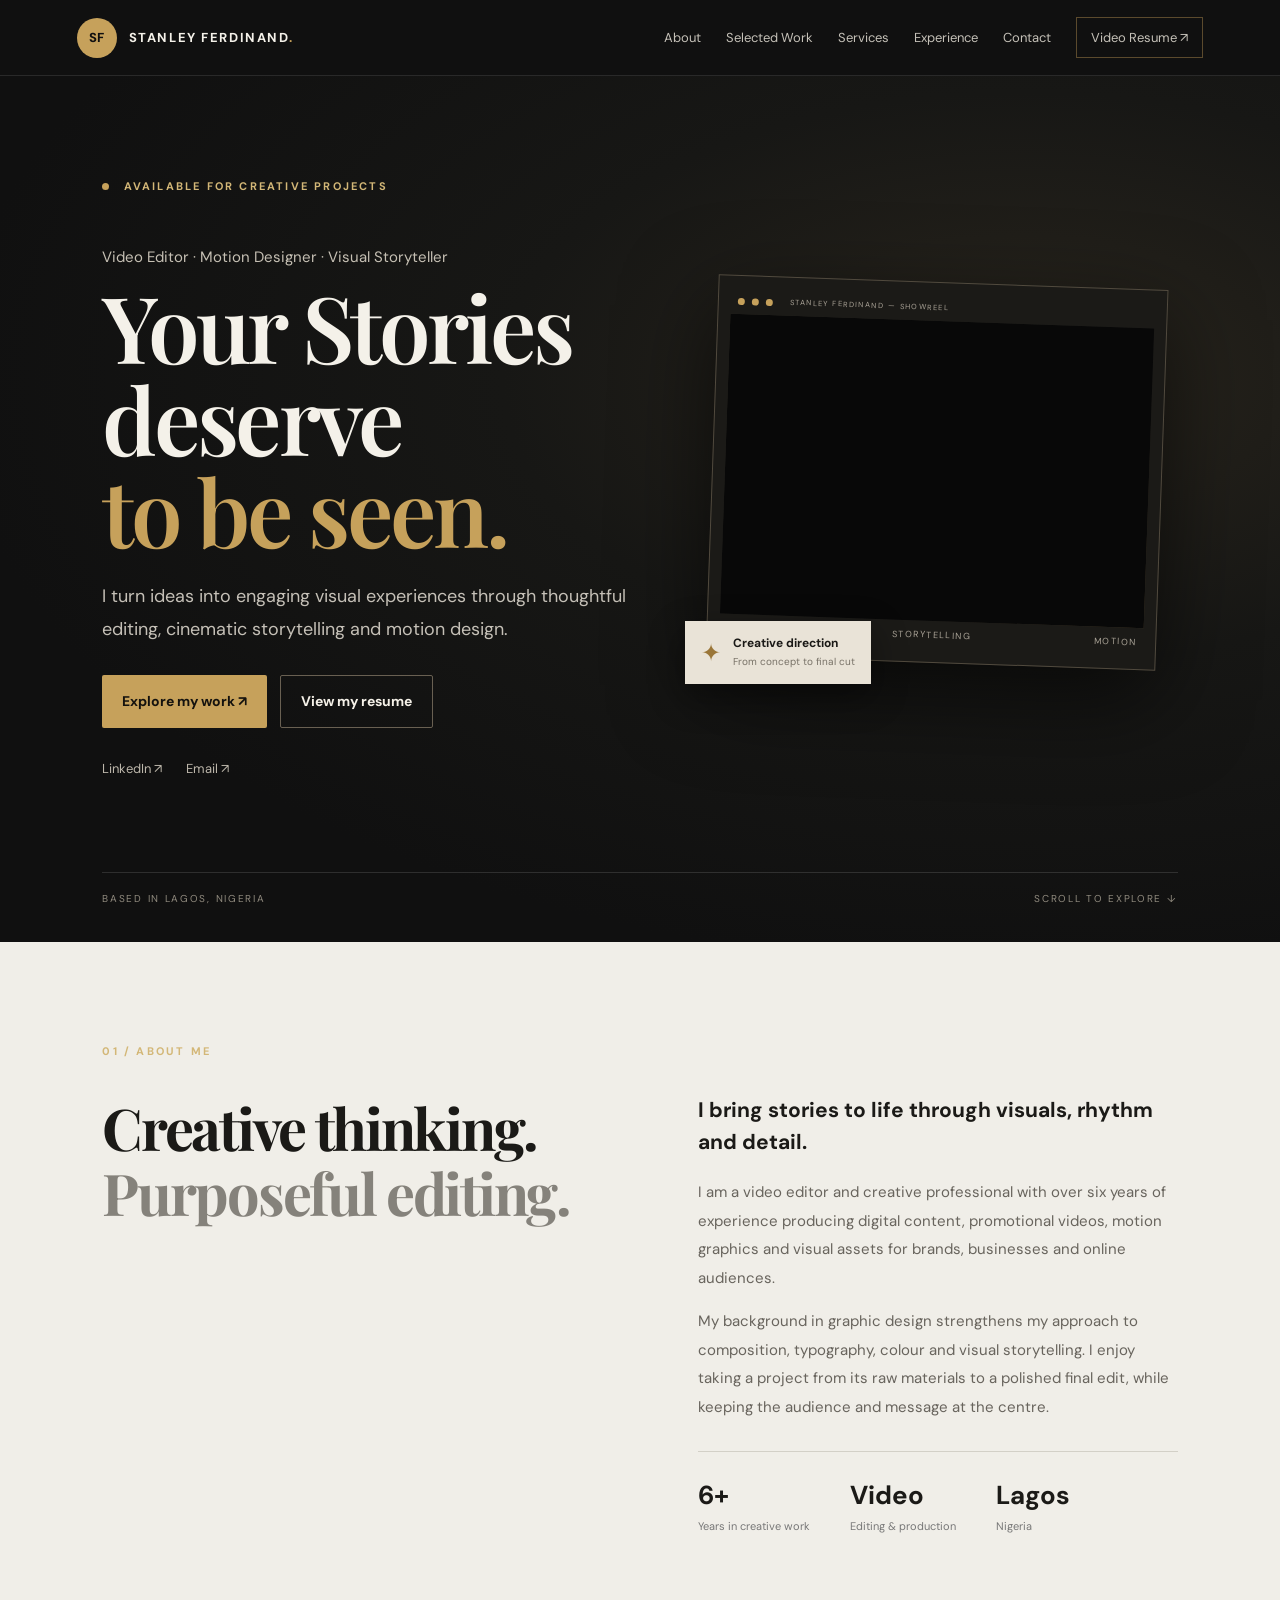
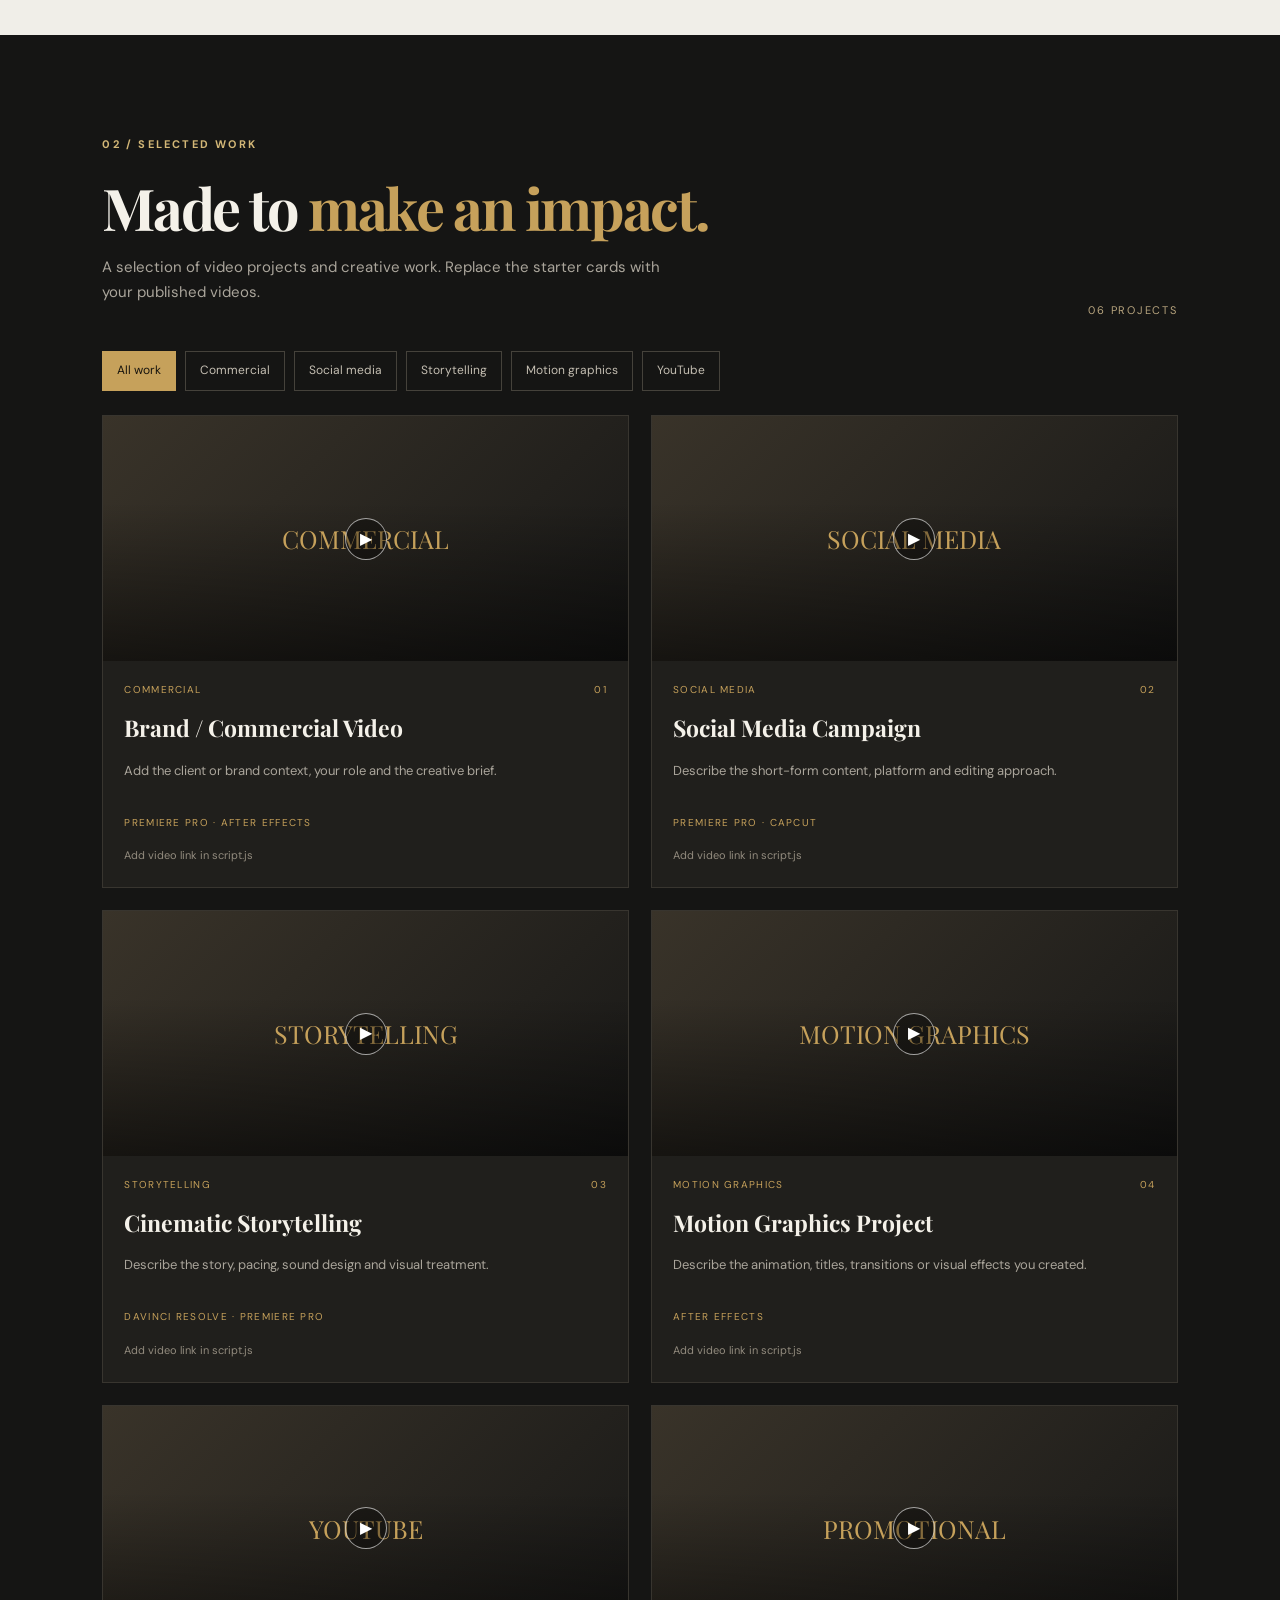
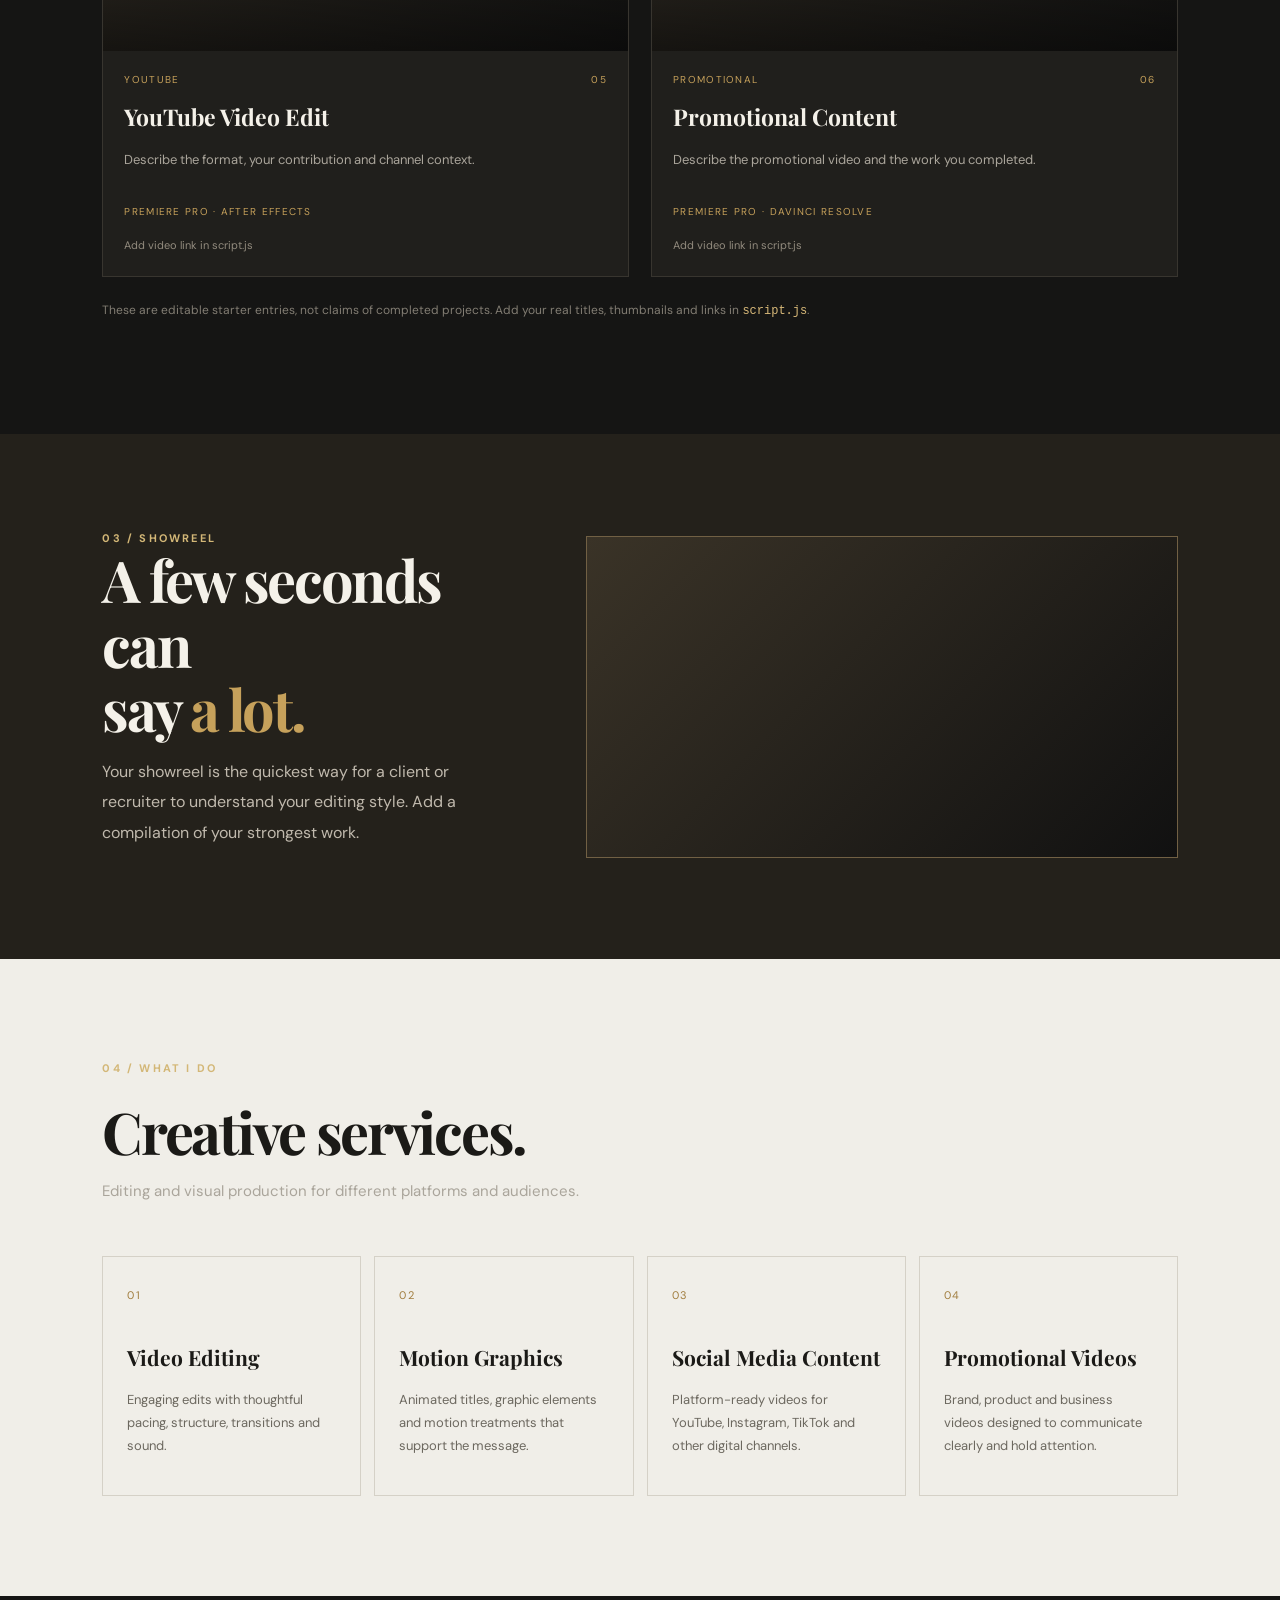
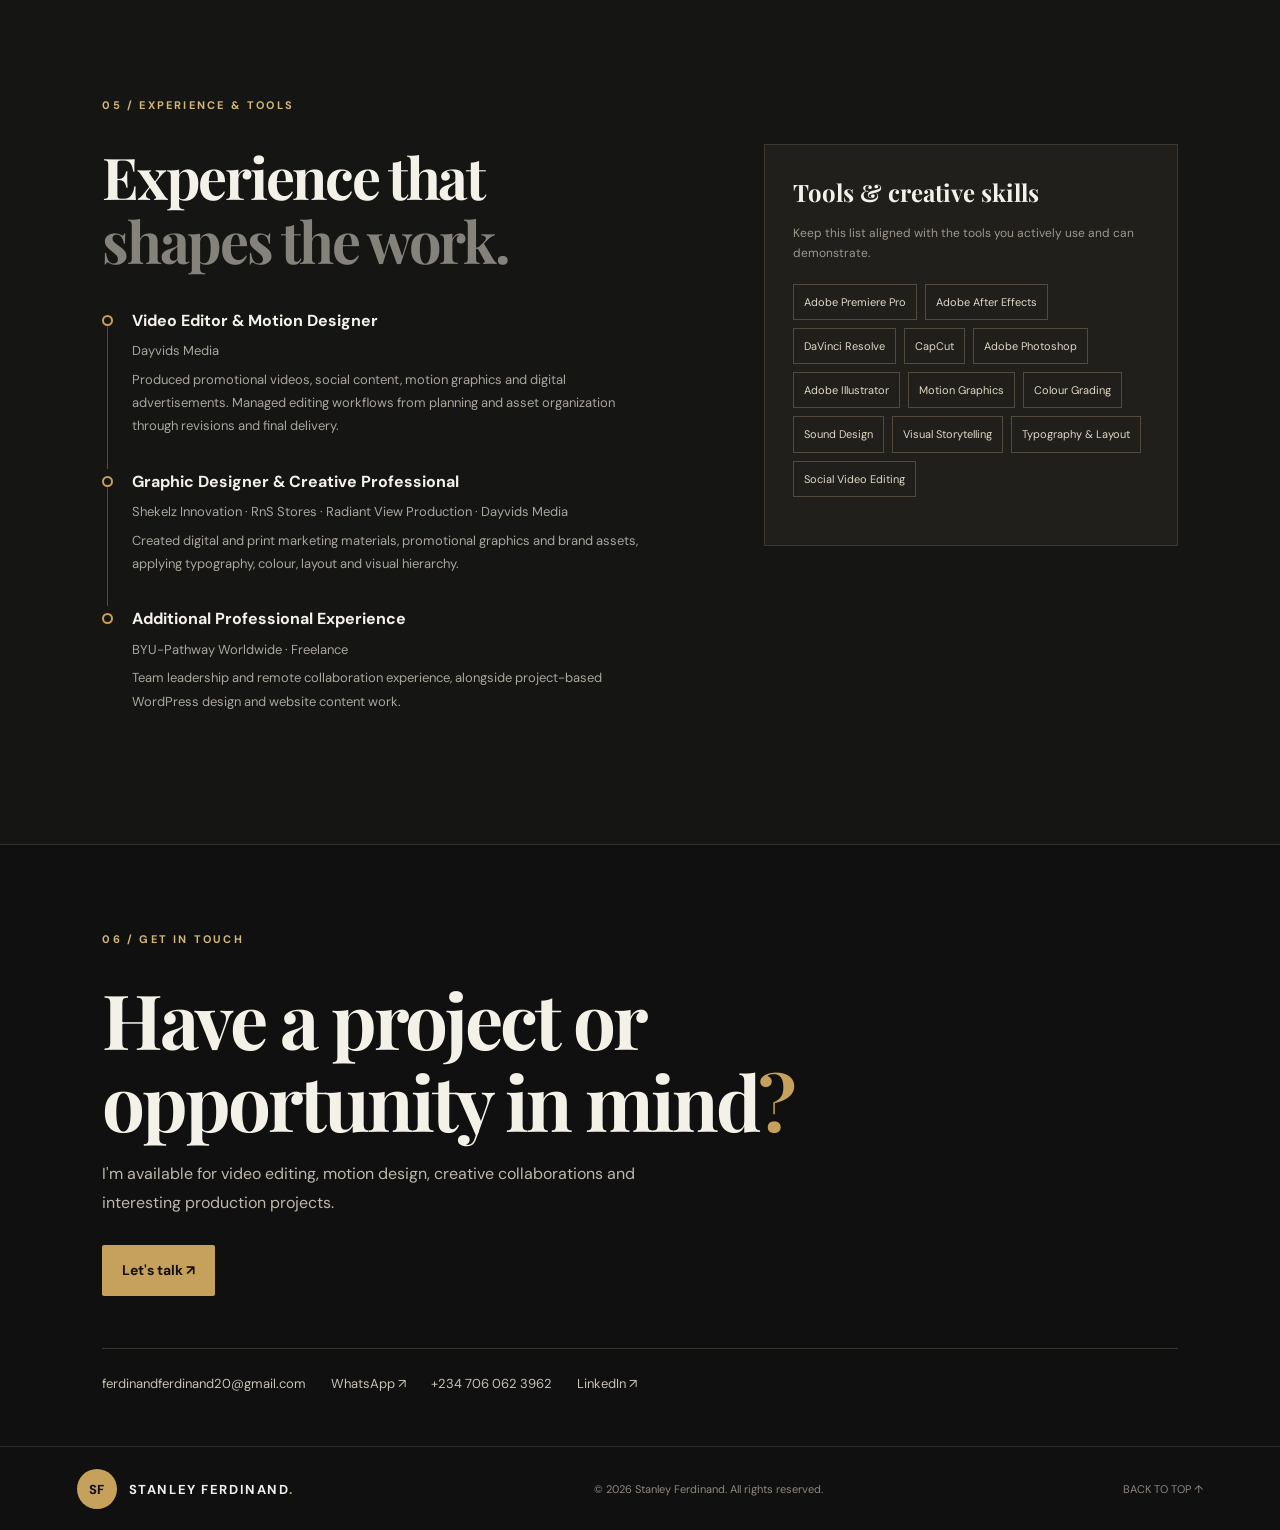
==== commit 1ac3bdab: "Change hero section text to 'Your Stories deserve' Updated hero section text to personalize the mess" ====
--- a/index.html
+++ b/index.html
@@ -1,7 +1,7 @@
 <!doctype html><html lang="en">
-<head><meta charset="utf-8"><meta name="viewport" content="width=device-width,initial-scale=1"><meta name="description" content="Stanley Ferdinand — Video Editor, Motion Designer and Visual Storyteller."><meta name="theme-color" content="#101010"><title>Stanley Ferdinand | Video Editor & Motion Designer</title><link rel="preconnect" href="https://fonts.googleapis.com"><link rel="preconnect" href="https://fonts.gstatic.com" crossorigin><link href="https://fonts.googleapis.com/css2?family=DM+Sans:wght@400;500;600;700&family=Playfair+Display:wght@500;600;700&display=swap" rel="stylesheet"><link rel="stylesheet" href="styles.css"><link rel="icon" type="image/png" href="favicon.png"></head>
+<head><meta charset="utf-8"><meta name="viewport" content="width=device-width,initial-scale=1"><meta name="description" content="Stanley Ferdinand — Video Editor, Motion Designer and Visual Storyteller."><meta name="theme-color" content="#101010"><title>Stanley Ferdinand | Video Editor & Motion Designer</title><link rel="preconnect" href="https://fonts.googleapis.com"><link rel="preconnect" href="https://fonts.gstatic.com" crossorigin><link href="https://fonts.googleapis.com/css2?family=DM+Sans:wght@400;500;600;700&family=Playfair+Display:wght@500;600;700&display=swap" rel="stylesheet"><link rel="stylesheet" href="styles.css"><link rel="icon" type="image/png" href="favicon.png"><meta name="referrer" content="strict-origin-when-cross-origin"></head>
 <body><header class="site-header"><a class="brand" href="#home"><span class="brand-mark">SF</span><span>STANLEY FERDINAND<span class="gold">.</span></span></a><button class="menu-toggle" aria-label="Toggle navigation" aria-expanded="false">☰</button><nav class="main-nav"><a href="#about">About</a><a href="#work">Selected Work</a><a href="#services">Services</a><a href="#experience">Experience</a><a href="#contact">Contact</a><a class="nav-cta" href="resume.html">Video Resume ↗</a></nav></header>
-<main><section class="hero" id="home"><div class="hero-copy"><p class="eyebrow"><i></i> AVAILABLE FOR CREATIVE PROJECTS</p><p class="hero-intro">Video Editor · Motion Designer · Visual Storyteller</p><h1>Stories deserve<br><span class="gold">to be seen.</span></h1><p class="hero-description">I turn ideas into engaging visual experiences through thoughtful editing, cinematic storytelling and motion design.</p><div class="hero-actions"><a class="button button-gold" href="#work">Explore my work ↗</a><a class="button button-outline" href="resume.html">View my resume</a></div><div class="hero-socials"><a href="https://www.linkedin.com/in/stanleyferdinand" target="_blank" rel="noopener">LinkedIn ↗</a><a href="mailto:ferdinandferdinand20@gmail.com">Email ↗</a></div></div><div class="hero-visual"><div class="reel-frame"><div class="frame-top"><b></b><b></b><b></b><small>STANLEY FERDINAND — SHOWREEL</small></div><div class="reel-placeholder" id="hero-showreel-player"><div class="orbit"></div><div class="play-mark">▶</div><strong>FEATURED SHOWREEL</strong><small>Loading showreel…</small></div><div class="frame-bottom"><span>EDITING</span><span>STORYTELLING</span><span>MOTION</span></div></div><div class="floating-note"><span>✦</span><div><strong>Creative direction</strong><small>From concept to final cut</small></div></div></div><div class="hero-footer"><span>BASED IN LAGOS, NIGERIA</span><a href="#about">SCROLL TO EXPLORE ↓</a></div></section>
+<main><section class="hero" id="home"><div class="hero-copy"><p class="eyebrow"><i></i> AVAILABLE FOR CREATIVE PROJECTS</p><p class="hero-intro">Video Editor · Motion Designer · Visual Storyteller</p><h1>Your Stories deserve<br><span class="gold">to be seen.</span></h1><p class="hero-description">I turn ideas into engaging visual experiences through thoughtful editing, cinematic storytelling and motion design.</p><div class="hero-actions"><a class="button button-gold" href="#work">Explore my work ↗</a><a class="button button-outline" href="resume.html">View my resume</a></div><div class="hero-socials"><a href="https://www.linkedin.com/in/stanleyferdinand" target="_blank" rel="noopener">LinkedIn ↗</a><a href="mailto:ferdinandferdinand20@gmail.com">Email ↗</a></div></div><div class="hero-visual"><div class="reel-frame"><div class="frame-top"><b></b><b></b><b></b><small>STANLEY FERDINAND — SHOWREEL</small></div><div class="reel-placeholder" id="hero-showreel-player"><div class="orbit"></div><div class="play-mark">▶</div><strong>FEATURED SHOWREEL</strong><small>Loading showreel…</small></div><div class="frame-bottom"><span>EDITING</span><span>STORYTELLING</span><span>MOTION</span></div></div><div class="floating-note"><span>✦</span><div><strong>Creative direction</strong><small>From concept to final cut</small></div></div></div><div class="hero-footer"><span>BASED IN LAGOS, NIGERIA</span><a href="#about">SCROLL TO EXPLORE ↓</a></div></section>
 <section class="section about-section" id="about"><div class="section-kicker">01 / ABOUT ME</div><div class="about-grid"><h2>Creative thinking.<br><span class="muted">Purposeful editing.</span></h2><div class="about-copy"><h3>I bring stories to life through visuals, rhythm and detail.</h3><p>I am a video editor and creative professional with over six years of experience producing digital content, promotional videos, motion graphics and visual assets for brands, businesses and online audiences.</p><p>My background in graphic design strengthens my approach to composition, typography, colour and visual storytelling. I enjoy taking a project from its raw materials to a polished final edit, while keeping the audience and message at the centre.</p><div class="stats-row"><div><strong>6+</strong><small>Years in creative work</small></div><div><strong>Video</strong><small>Editing & production</small></div><div><strong>Lagos</strong><small>Nigeria</small></div></div></div></div></section>
 <section class="section work-section" id="work"><div class="section-kicker">02 / SELECTED WORK</div><div class="section-heading"><div><h2>Made to <span class="gold">make an impact.</span></h2><p>A selection of video projects and creative work. Replace the starter cards with your published videos.</p></div><span class="work-count" id="work-count">00 PROJECTS</span></div><div class="filters" id="project-filters"><button class="filter-button active" data-filter="all">All work</button><button class="filter-button" data-filter="commercial">Commercial</button><button class="filter-button" data-filter="social">Social media</button><button class="filter-button" data-filter="storytelling">Storytelling</button><button class="filter-button" data-filter="motion">Motion graphics</button><button class="filter-button" data-filter="youtube">YouTube</button></div><div class="project-grid" id="project-grid"></div><p class="gallery-note">These are editable starter entries, not claims of completed projects. Add your real titles, thumbnails and links in <code>script.js</code>.</p></section>
 <section class="showreel-section"><div class="showreel-inner"><div><div class="section-kicker">03 / SHOWREEL</div><h2>A few seconds can<br>say <span class="gold">a lot.</span></h2><p>Your showreel is the quickest way for a client or recruiter to understand your editing style. Add a compilation of your strongest work.</p></div><div class="showreel-player" id="showreel-player"><div class="showreel-play">▶</div><strong>FEATURED SHOWREEL</strong><small>Add showreel URL in script.js</small></div></div></section>
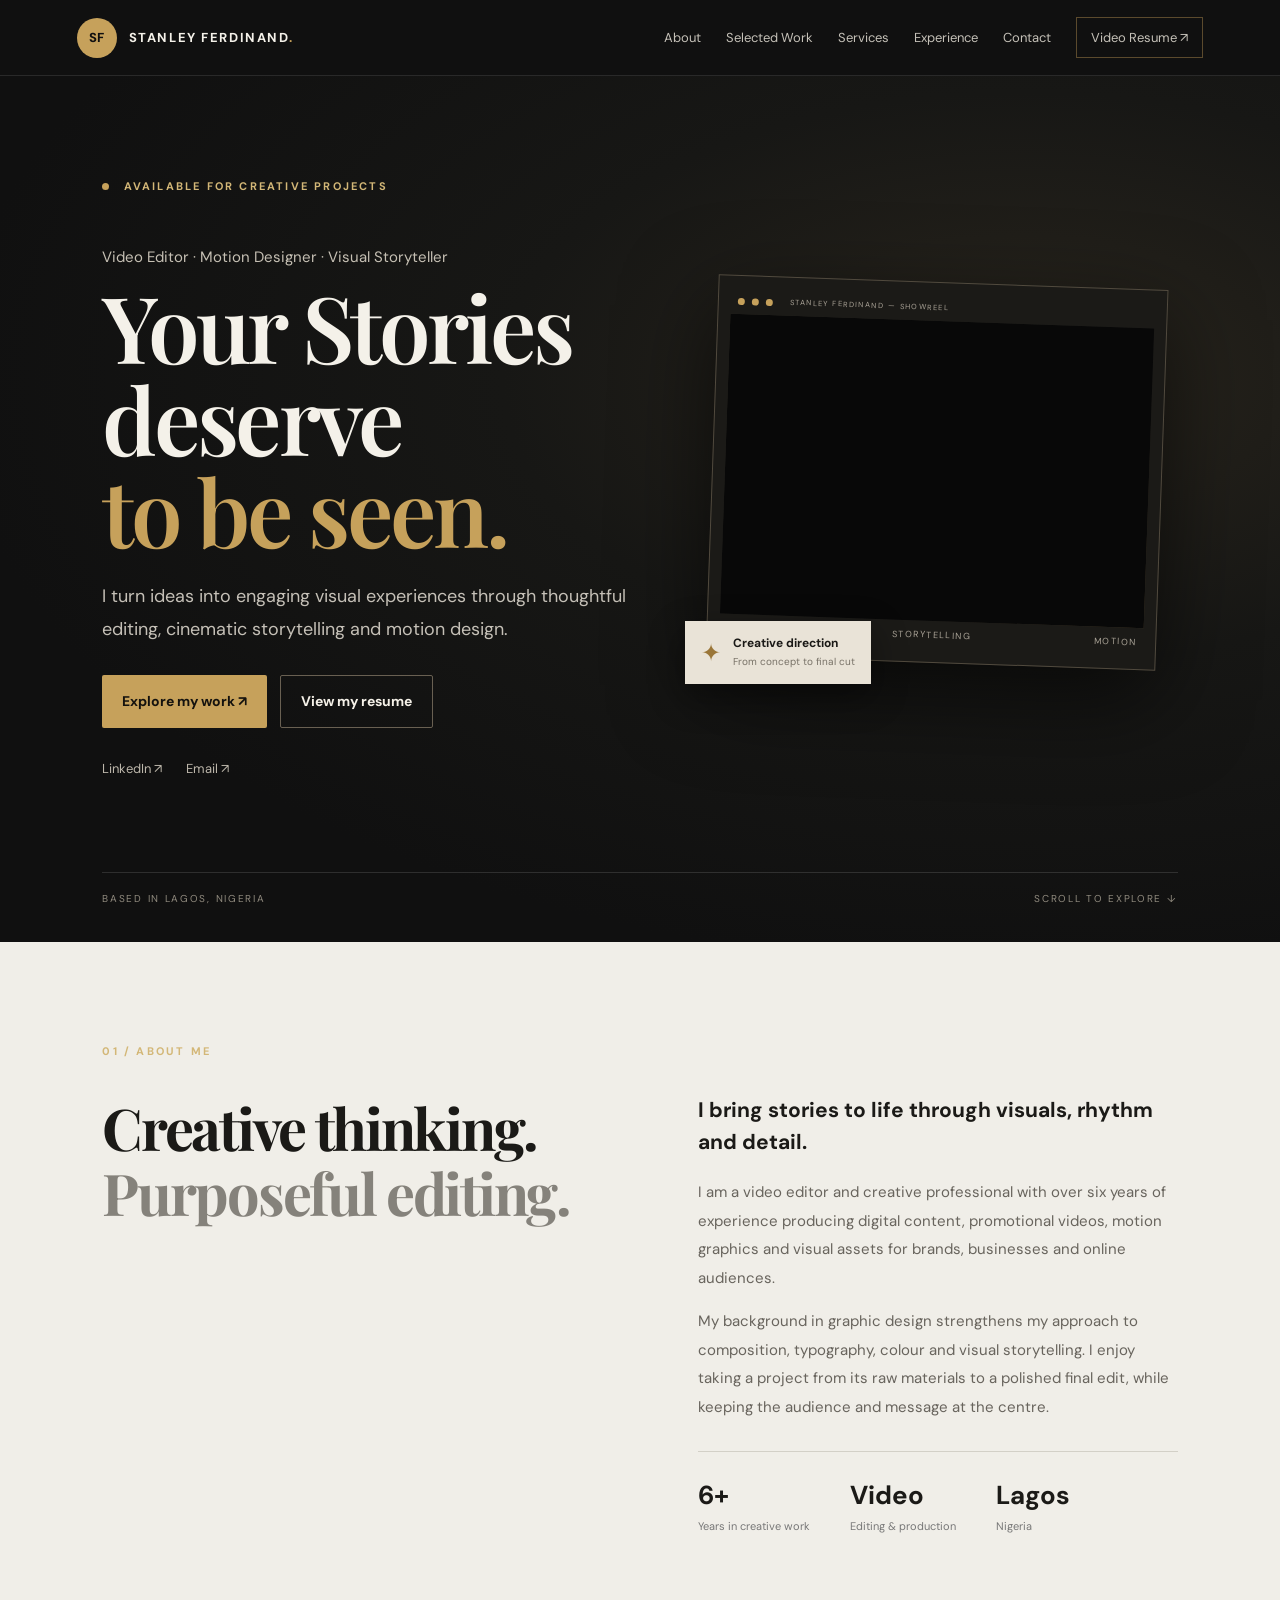
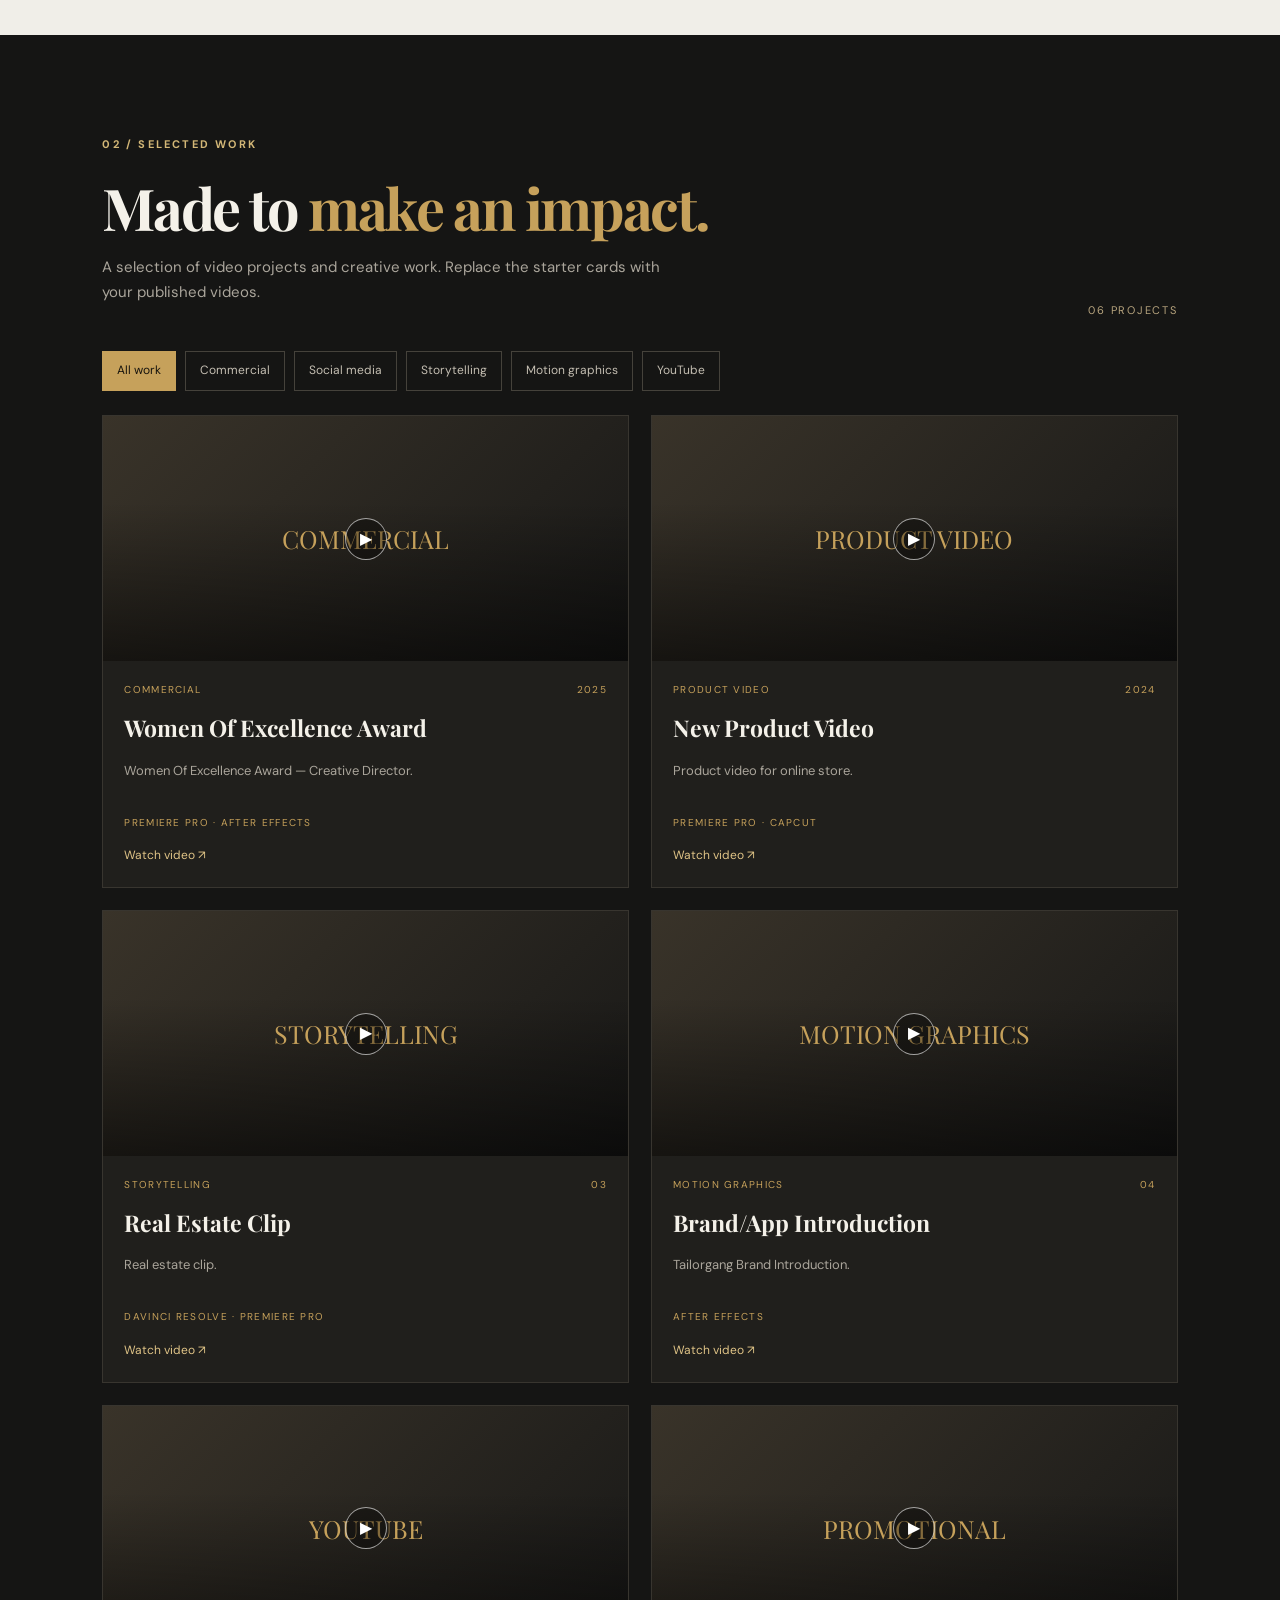
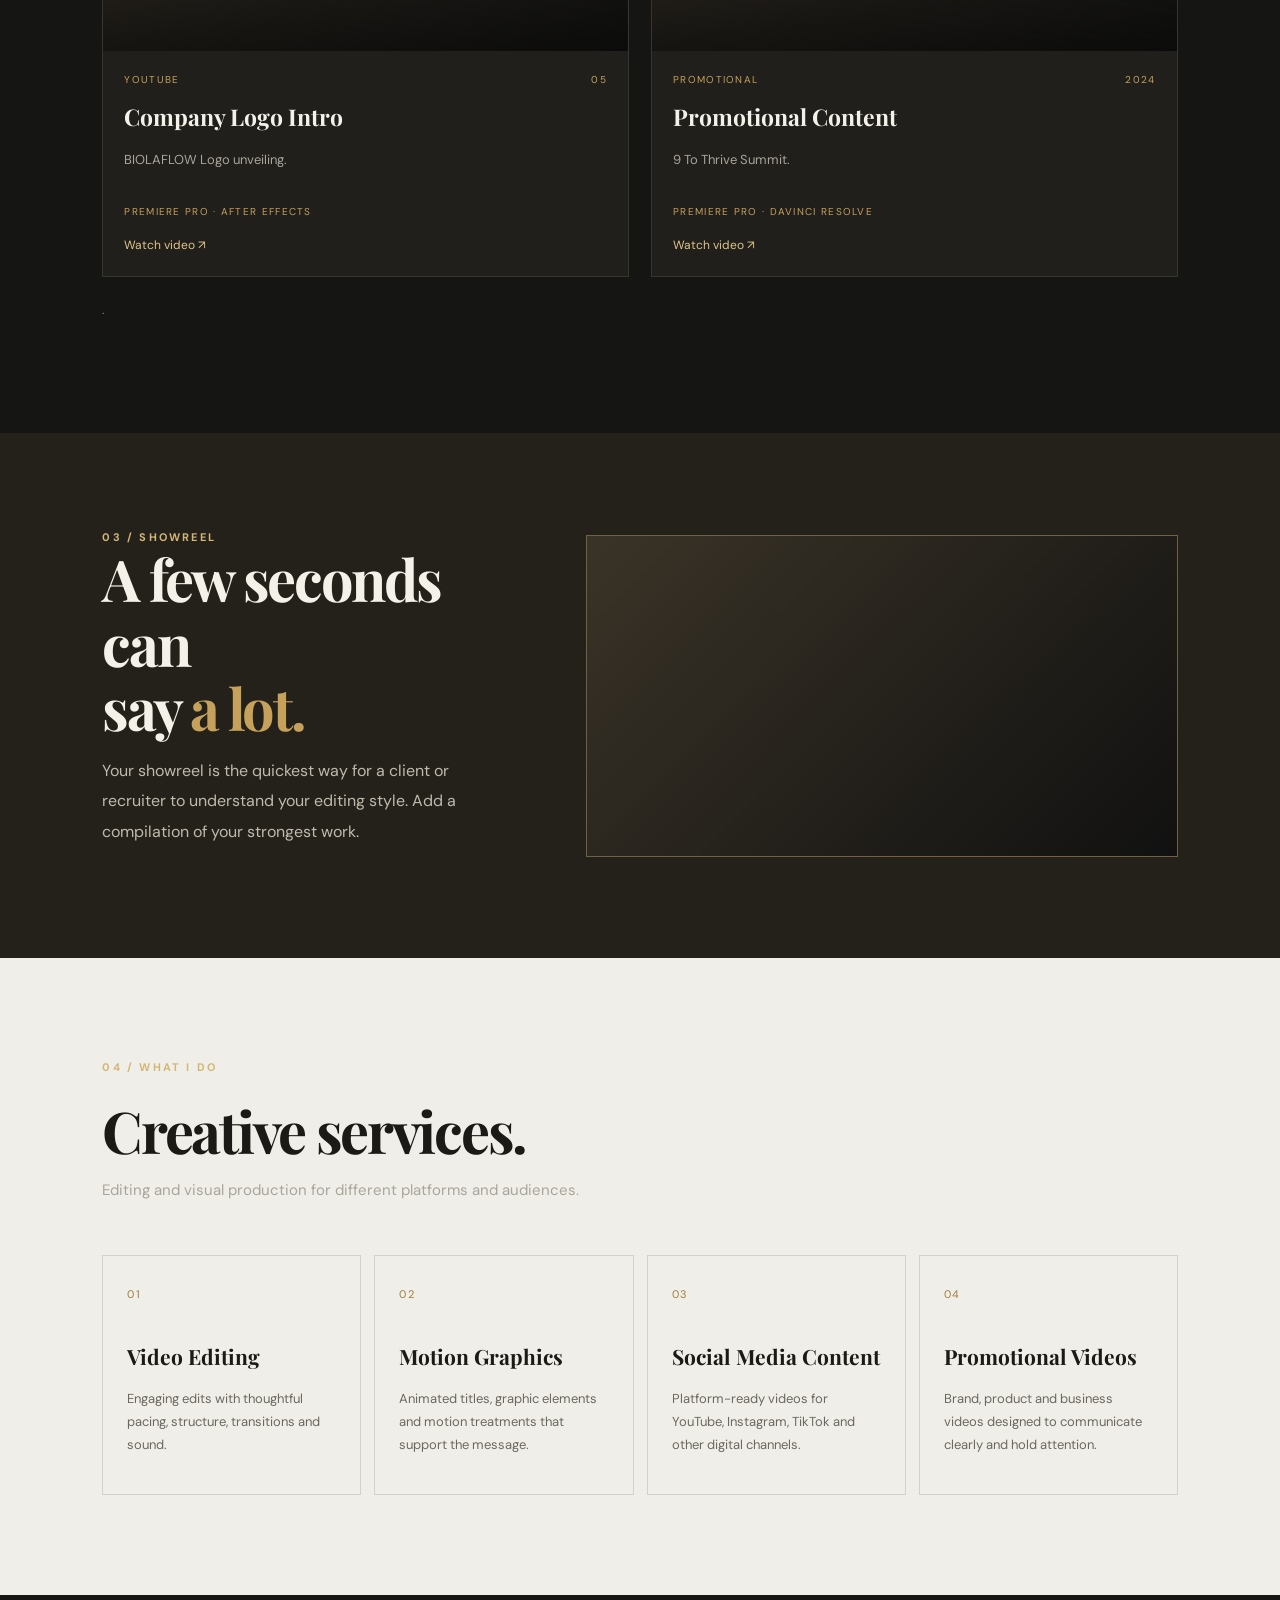
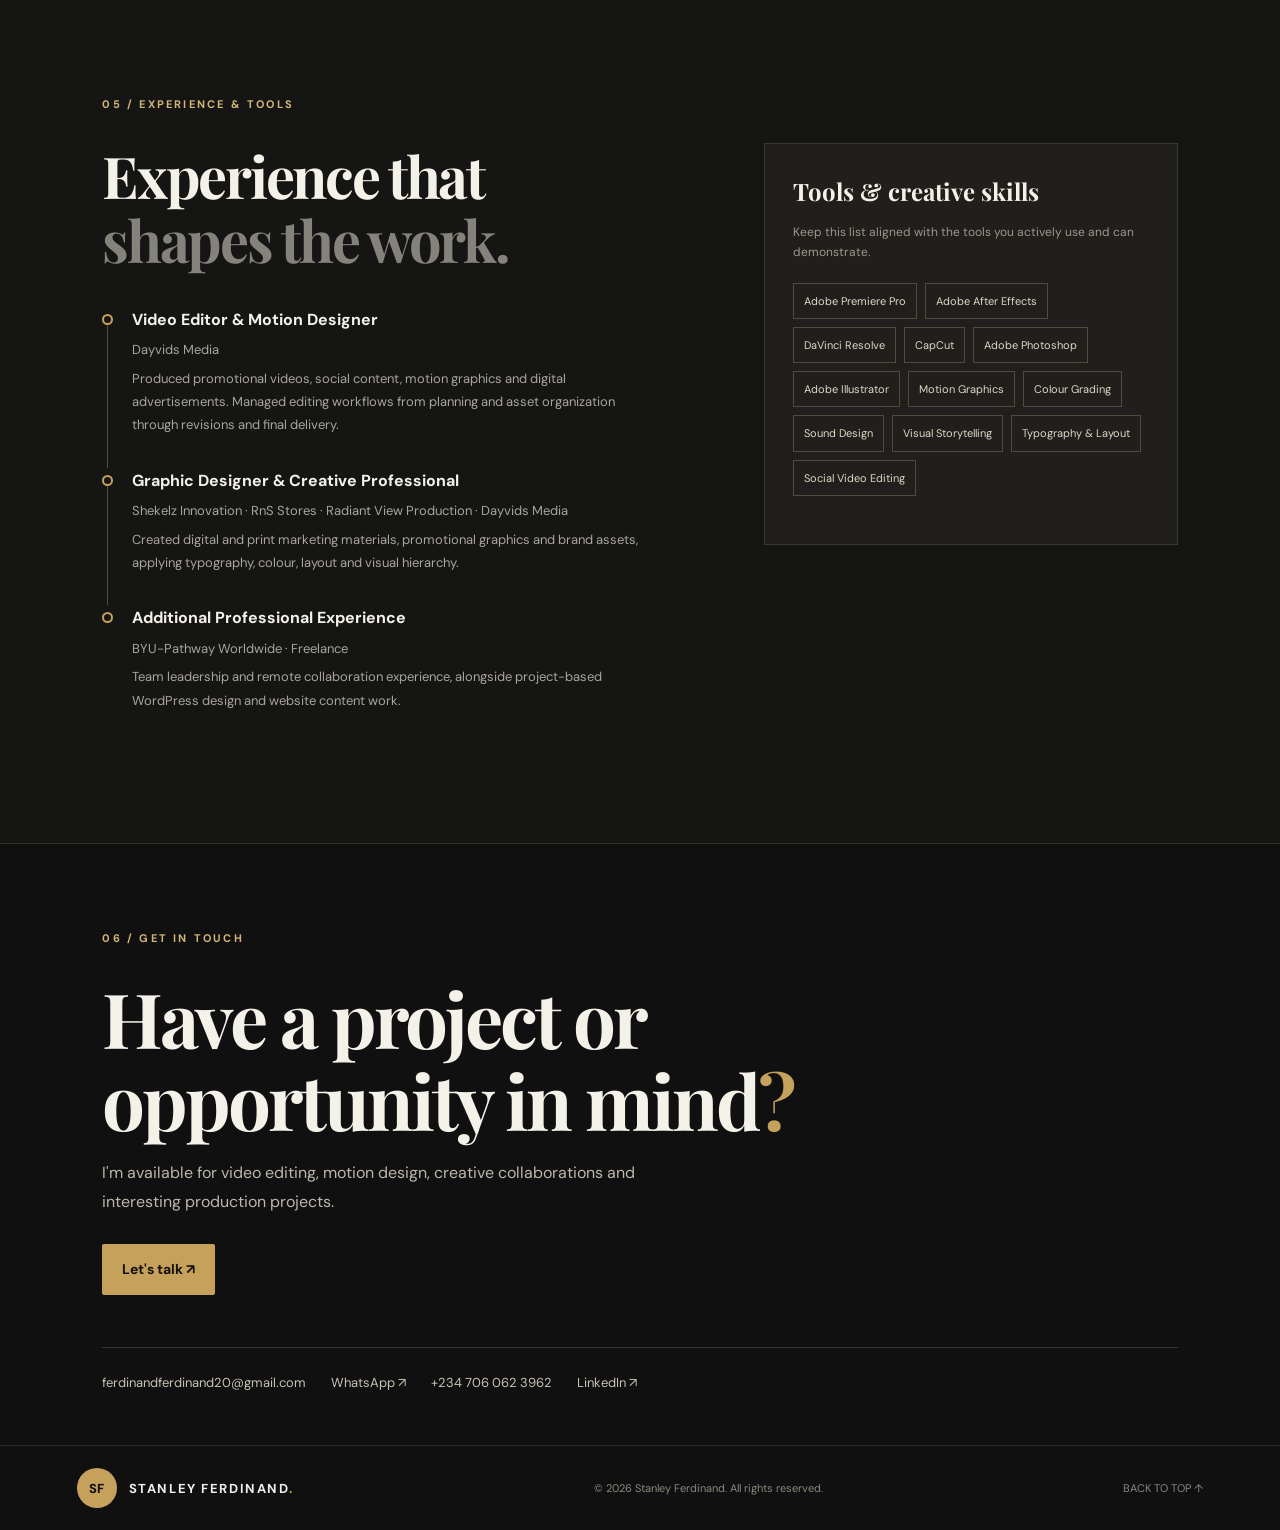
==== commit 421ed4c2: "Update work section with filters and project grid Replaced the work section with a new implementatio" ====
--- a/index.html
+++ b/index.html
@@ -1,9 +1,9 @@
 <!doctype html><html lang="en">
-<head><meta charset="utf-8"><meta name="viewport" content="width=device-width,initial-scale=1"><meta name="description" content="Stanley Ferdinand — Video Editor, Motion Designer and Visual Storyteller."><meta name="theme-color" content="#101010"><title>Stanley Ferdinand | Video Editor & Motion Designer</title><link rel="preconnect" href="https://fonts.googleapis.com"><link rel="preconnect" href="https://fonts.gstatic.com" crossorigin><link href="https://fonts.googleapis.com/css2?family=DM+Sans:wght@400;500;600;700&family=Playfair+Display:wght@500;600;700&display=swap" rel="stylesheet"><link rel="stylesheet" href="styles.css"><link rel="icon" type="image/png" href="favicon.png"><meta name="referrer" content="strict-origin-when-cross-origin"></head>
+<head><meta charset="utf-8"><meta name="viewport" content="width=device-width,initial-scale=1"><meta name="description" content="Stanley Ferdinand — Video Editor, Motion Designer and Visual Storyteller."><meta name="theme-color" content="#101010"><title>Stanley Ferdinand | Video Editor & Motion Designer</title><link rel="preconnect" href="https://fonts.googleapis.com"><link rel="preconnect" href="https://fonts.gstatic.com" crossorigin><link href="https://fonts.googleapis.com/css2?family=DM+Sans:wght@400;500;600;700&family=Playfair+Display:wght@500;600;700&display=swap" rel="stylesheet"><link rel="stylesheet" href="styles.css"><link rel="icon" type="image/png" sizes="256x256" href="favicon.png"><link rel="icon" href="favicon.ico" sizes="any"><meta name="referrer" content="strict-origin-when-cross-origin"></head>
 <body><header class="site-header"><a class="brand" href="#home"><span class="brand-mark">SF</span><span>STANLEY FERDINAND<span class="gold">.</span></span></a><button class="menu-toggle" aria-label="Toggle navigation" aria-expanded="false">☰</button><nav class="main-nav"><a href="#about">About</a><a href="#work">Selected Work</a><a href="#services">Services</a><a href="#experience">Experience</a><a href="#contact">Contact</a><a class="nav-cta" href="resume.html">Video Resume ↗</a></nav></header>
 <main><section class="hero" id="home"><div class="hero-copy"><p class="eyebrow"><i></i> AVAILABLE FOR CREATIVE PROJECTS</p><p class="hero-intro">Video Editor · Motion Designer · Visual Storyteller</p><h1>Your Stories deserve<br><span class="gold">to be seen.</span></h1><p class="hero-description">I turn ideas into engaging visual experiences through thoughtful editing, cinematic storytelling and motion design.</p><div class="hero-actions"><a class="button button-gold" href="#work">Explore my work ↗</a><a class="button button-outline" href="resume.html">View my resume</a></div><div class="hero-socials"><a href="https://www.linkedin.com/in/stanleyferdinand" target="_blank" rel="noopener">LinkedIn ↗</a><a href="mailto:ferdinandferdinand20@gmail.com">Email ↗</a></div></div><div class="hero-visual"><div class="reel-frame"><div class="frame-top"><b></b><b></b><b></b><small>STANLEY FERDINAND — SHOWREEL</small></div><div class="reel-placeholder" id="hero-showreel-player"><div class="orbit"></div><div class="play-mark">▶</div><strong>FEATURED SHOWREEL</strong><small>Loading showreel…</small></div><div class="frame-bottom"><span>EDITING</span><span>STORYTELLING</span><span>MOTION</span></div></div><div class="floating-note"><span>✦</span><div><strong>Creative direction</strong><small>From concept to final cut</small></div></div></div><div class="hero-footer"><span>BASED IN LAGOS, NIGERIA</span><a href="#about">SCROLL TO EXPLORE ↓</a></div></section>
 <section class="section about-section" id="about"><div class="section-kicker">01 / ABOUT ME</div><div class="about-grid"><h2>Creative thinking.<br><span class="muted">Purposeful editing.</span></h2><div class="about-copy"><h3>I bring stories to life through visuals, rhythm and detail.</h3><p>I am a video editor and creative professional with over six years of experience producing digital content, promotional videos, motion graphics and visual assets for brands, businesses and online audiences.</p><p>My background in graphic design strengthens my approach to composition, typography, colour and visual storytelling. I enjoy taking a project from its raw materials to a polished final edit, while keeping the audience and message at the centre.</p><div class="stats-row"><div><strong>6+</strong><small>Years in creative work</small></div><div><strong>Video</strong><small>Editing & production</small></div><div><strong>Lagos</strong><small>Nigeria</small></div></div></div></div></section>
-<section class="section work-section" id="work"><div class="section-kicker">02 / SELECTED WORK</div><div class="section-heading"><div><h2>Made to <span class="gold">make an impact.</span></h2><p>A selection of video projects and creative work. Replace the starter cards with your published videos.</p></div><span class="work-count" id="work-count">00 PROJECTS</span></div><div class="filters" id="project-filters"><button class="filter-button active" data-filter="all">All work</button><button class="filter-button" data-filter="commercial">Commercial</button><button class="filter-button" data-filter="social">Social media</button><button class="filter-button" data-filter="storytelling">Storytelling</button><button class="filter-button" data-filter="motion">Motion graphics</button><button class="filter-button" data-filter="youtube">YouTube</button></div><div class="project-grid" id="project-grid"></div><p class="gallery-note">These are editable starter entries, not claims of completed projects. Add your real titles, thumbnails and links in <code>script.js</code>.</p></section>
+<section class="section work-section" id="work"><div class="section-kicker">02 / SELECTED WORK</div><div class="section-heading"><div><h2>Made to <span class="gold">make an impact.</span></h2><p>A selection of video projects and creative work. Replace the starter cards with your published videos.</p></div><span class="work-count" id="work-count">00 PROJECTS</span></div><div class="filters" id="project-filters"><button class="filter-button active" data-filter="all">All work</button><button class="filter-button" data-filter="commercial">Commercial</button><button class="filter-button" data-filter="social">Social media</button><button class="filter-button" data-filter="storytelling">Storytelling</button><button class="filter-button" data-filter="motion">Motion graphics</button><button class="filter-button" data-filter="youtube">YouTube</button></div><div class="project-grid" id="project-grid"></div><p class="gallery-note"></code>.</p></section>
 <section class="showreel-section"><div class="showreel-inner"><div><div class="section-kicker">03 / SHOWREEL</div><h2>A few seconds can<br>say <span class="gold">a lot.</span></h2><p>Your showreel is the quickest way for a client or recruiter to understand your editing style. Add a compilation of your strongest work.</p></div><div class="showreel-player" id="showreel-player"><div class="showreel-play">▶</div><strong>FEATURED SHOWREEL</strong><small>Add showreel URL in script.js</small></div></div></section>
 <section class="section services-section" id="services"><div class="section-kicker">04 / WHAT I DO</div><div class="section-heading"><div><h2>Creative services.</h2><p>Editing and visual production for different platforms and audiences.</p></div></div><div class="services-grid"><article class="service-card"><span>01</span><h3>Video Editing</h3><p>Engaging edits with thoughtful pacing, structure, transitions and sound.</p></article><article class="service-card"><span>02</span><h3>Motion Graphics</h3><p>Animated titles, graphic elements and motion treatments that support the message.</p></article><article class="service-card"><span>03</span><h3>Social Media Content</h3><p>Platform-ready videos for YouTube, Instagram, TikTok and other digital channels.</p></article><article class="service-card"><span>04</span><h3>Promotional Videos</h3><p>Brand, product and business videos designed to communicate clearly and hold attention.</p></article></div></section>
 <section class="section experience-section" id="experience"><div class="section-kicker">05 / EXPERIENCE & TOOLS</div><div class="experience-grid"><div><h2>Experience that<br><span class="muted">shapes the work.</span></h2><div class="timeline"><article><i></i><div><h3>Video Editor & Motion Designer</h3><p class="gold">Dayvids Media</p><p>Produced promotional videos, social content, motion graphics and digital advertisements. Managed editing workflows from planning and asset organization through revisions and final delivery.</p></div></article><article><i></i><div><h3>Graphic Designer & Creative Professional</h3><p class="gold">Shekelz Innovation · RnS Stores · Radiant View Production · Dayvids Media</p><p>Created digital and print marketing materials, promotional graphics and brand assets, applying typography, colour, layout and visual hierarchy.</p></div></article><article><i></i><div><h3>Additional Professional Experience</h3><p class="gold">BYU-Pathway Worldwide · Freelance</p><p>Team leadership and remote collaboration experience, alongside project-based WordPress design and website content work.</p></div></article></div></div><aside class="tools-panel"><h3>Tools & creative skills</h3><p class="tools-intro">Keep this list aligned with the tools you actively use and can demonstrate.</p><div class="tool-list"><span>Adobe Premiere Pro</span><span>Adobe After Effects</span><span>DaVinci Resolve</span><span>CapCut</span><span>Adobe Photoshop</span><span>Adobe Illustrator</span><span>Motion Graphics</span><span>Colour Grading</span><span>Sound Design</span><span>Visual Storytelling</span><span>Typography & Layout</span><span>Social Video Editing</span></div></aside></div></section>
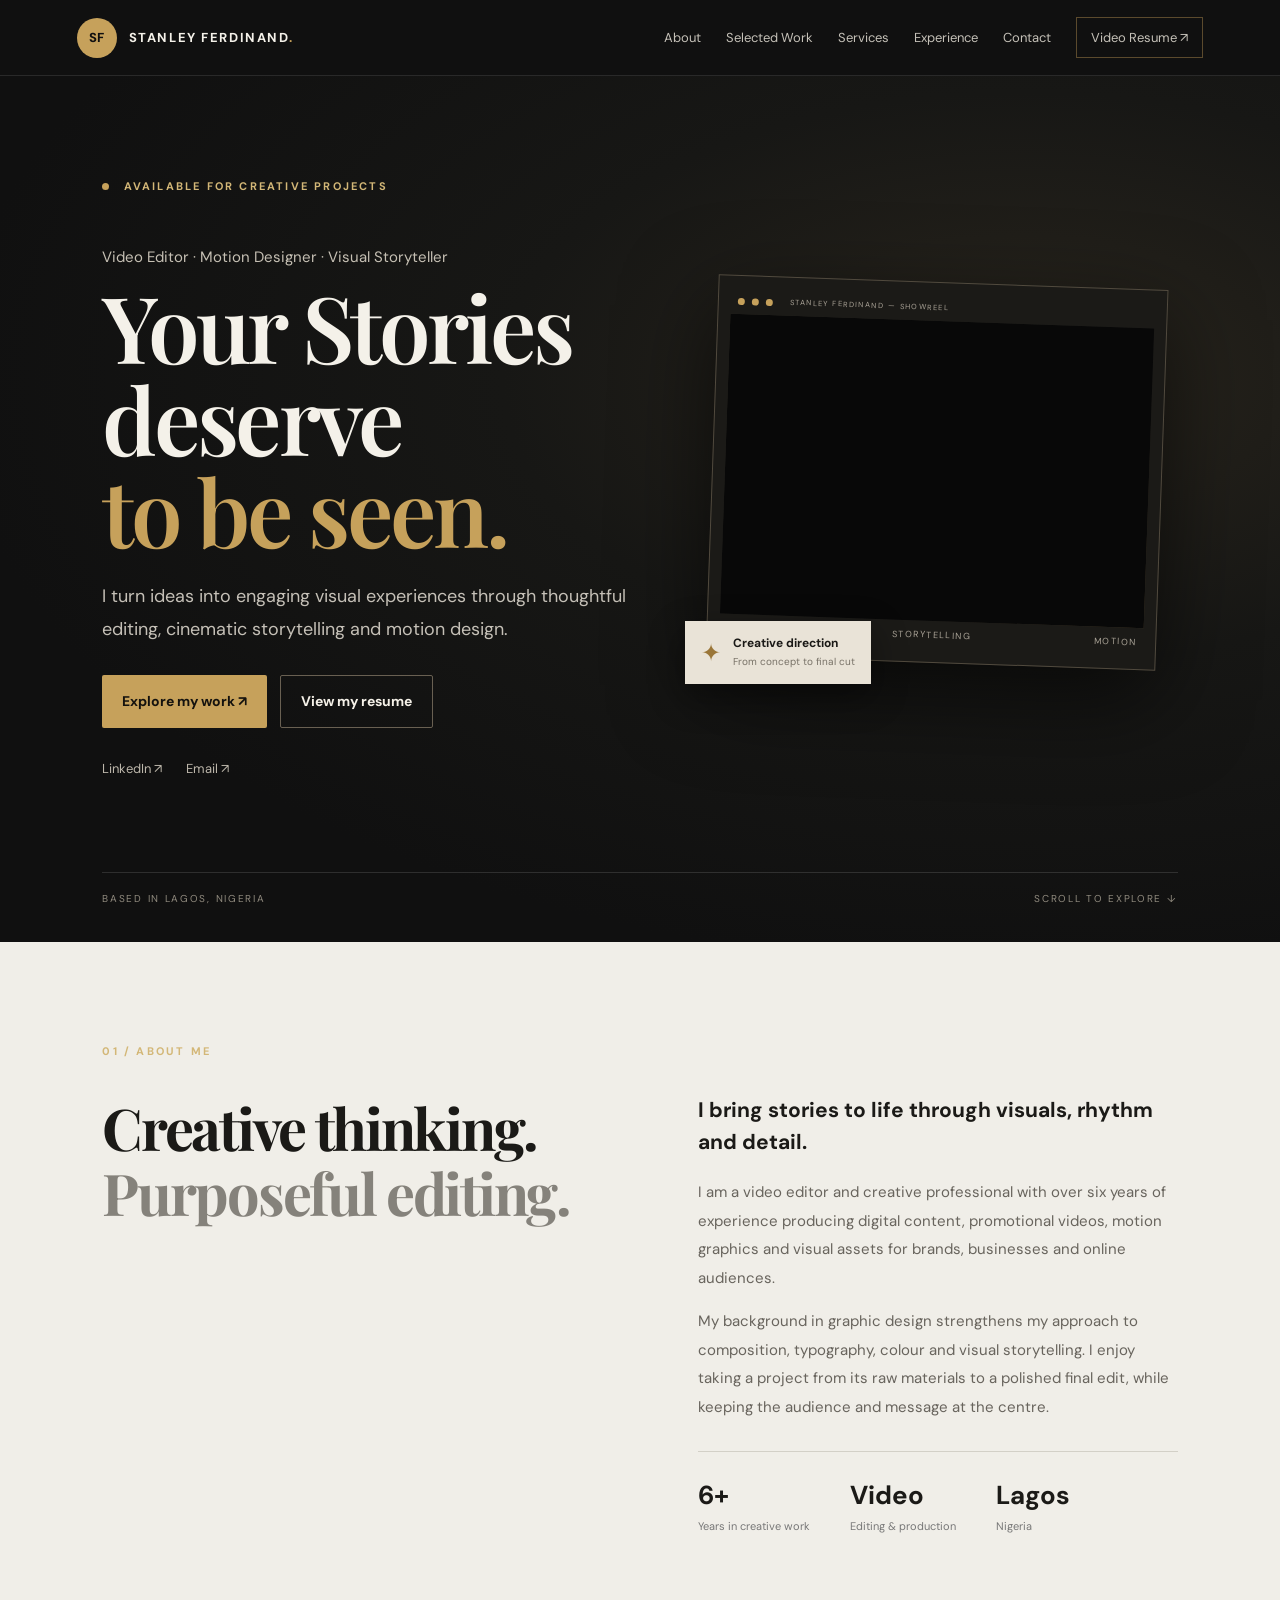
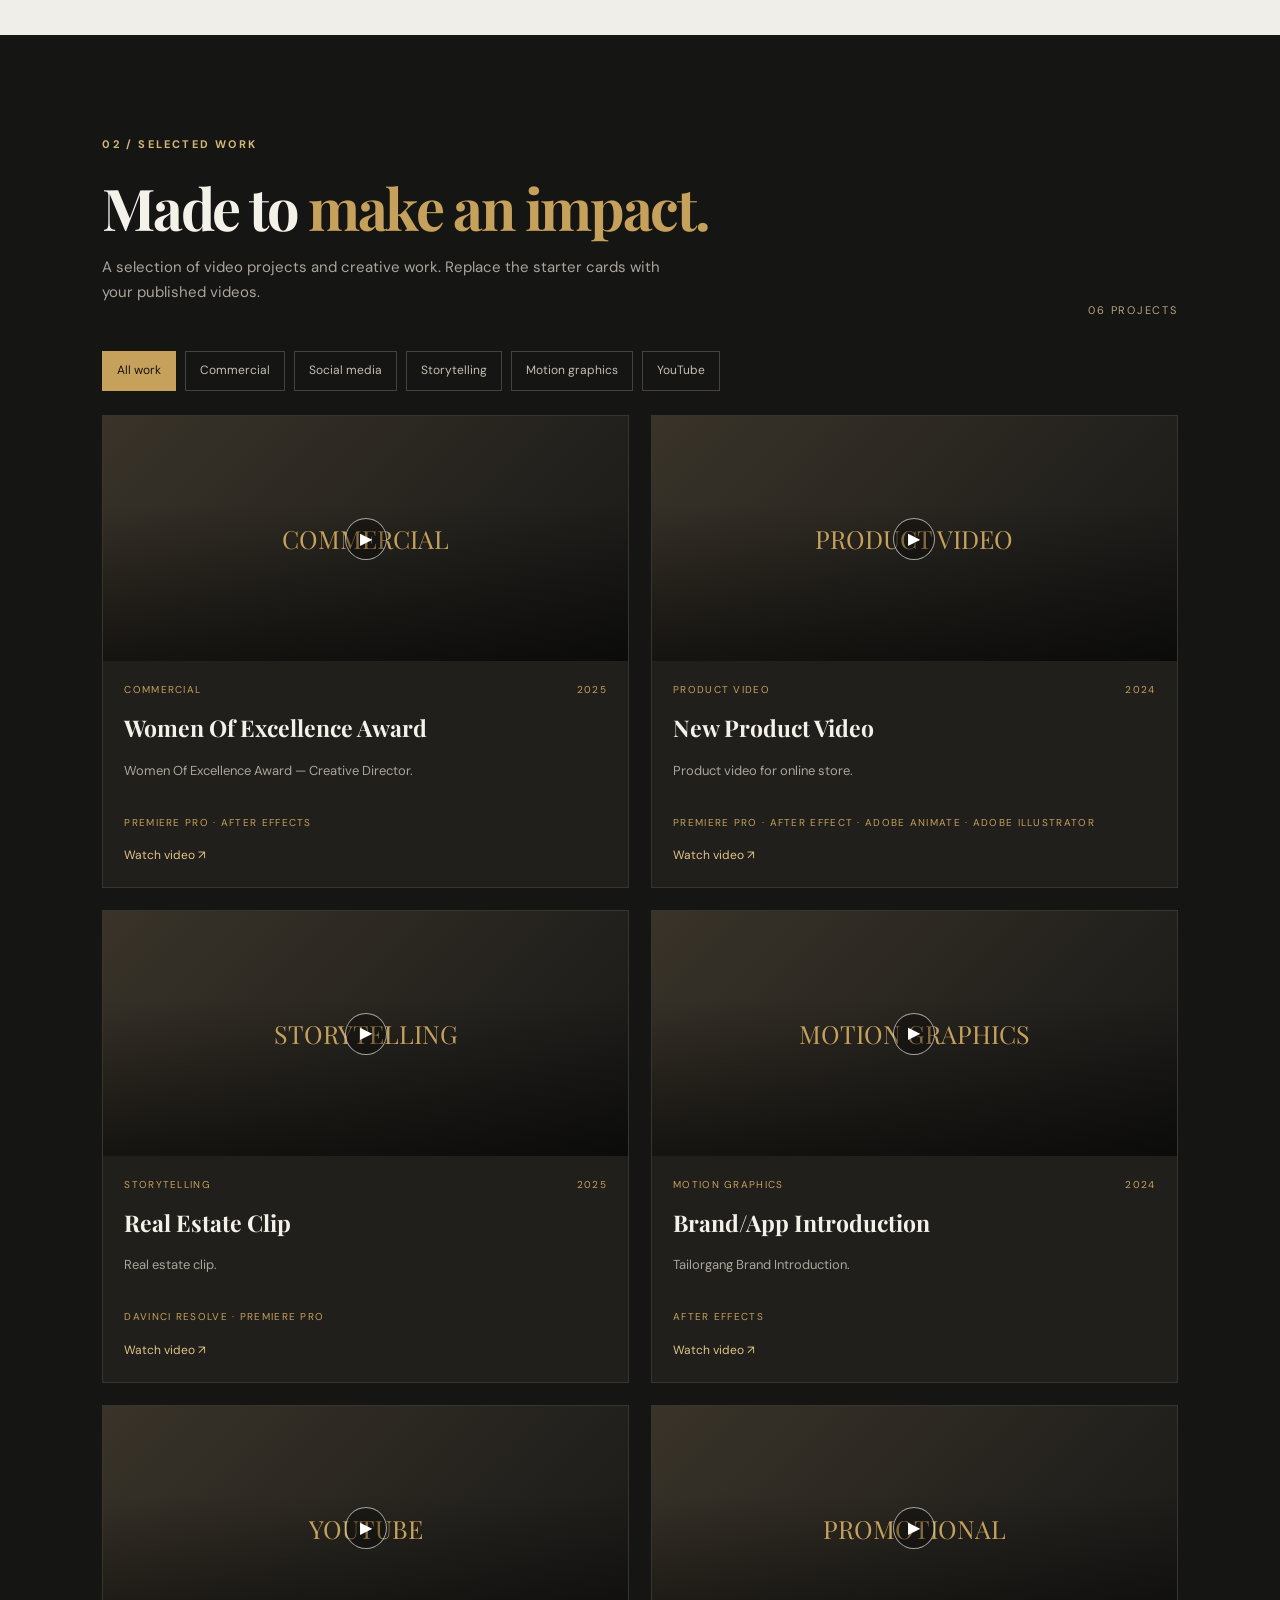
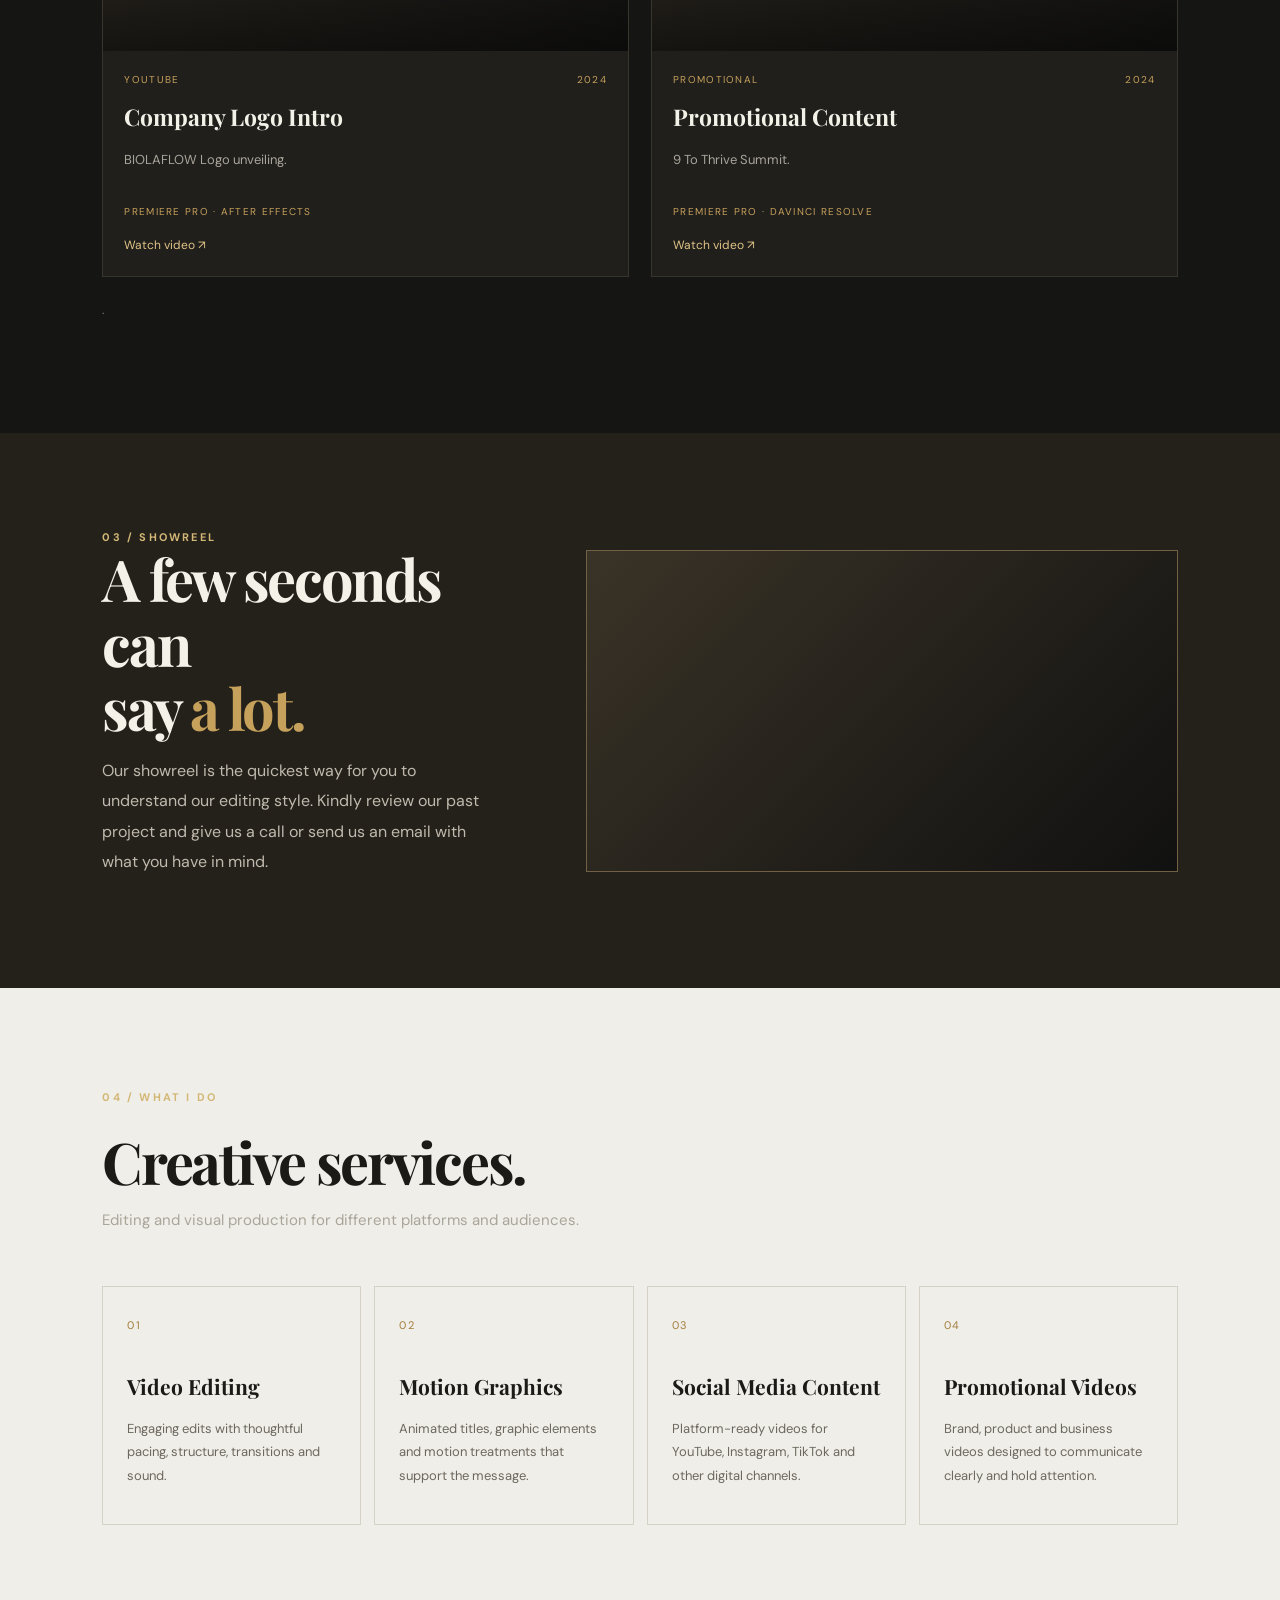
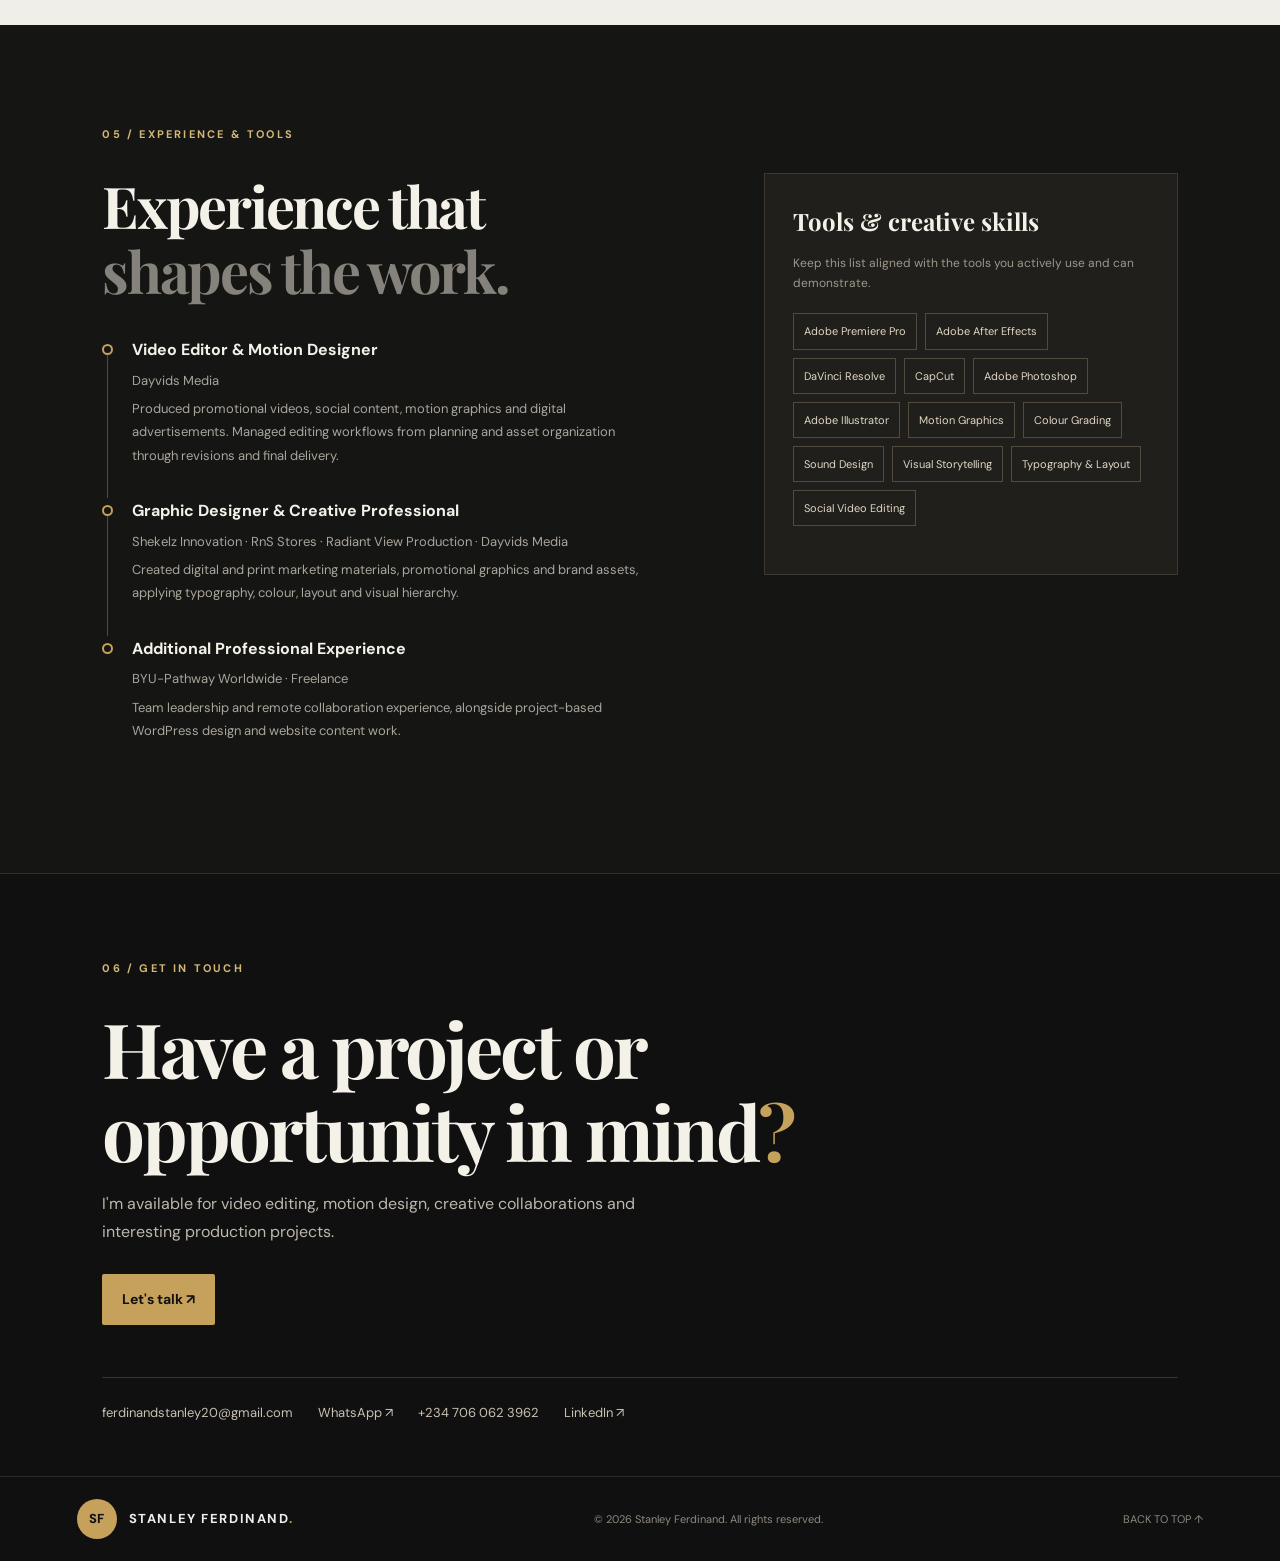
==== commit dde44035: "Fix email addresses in contact section Updated email addresses in the contact section for consistenc" ====
--- a/index.html
+++ b/index.html
@@ -1,11 +1,11 @@
 <!doctype html><html lang="en">
 <head><meta charset="utf-8"><meta name="viewport" content="width=device-width,initial-scale=1"><meta name="description" content="Stanley Ferdinand — Video Editor, Motion Designer and Visual Storyteller."><meta name="theme-color" content="#101010"><title>Stanley Ferdinand | Video Editor & Motion Designer</title><link rel="preconnect" href="https://fonts.googleapis.com"><link rel="preconnect" href="https://fonts.gstatic.com" crossorigin><link href="https://fonts.googleapis.com/css2?family=DM+Sans:wght@400;500;600;700&family=Playfair+Display:wght@500;600;700&display=swap" rel="stylesheet"><link rel="stylesheet" href="styles.css"><link rel="icon" type="image/png" sizes="256x256" href="favicon.png"><link rel="icon" href="favicon.ico" sizes="any"><meta name="referrer" content="strict-origin-when-cross-origin"></head>
 <body><header class="site-header"><a class="brand" href="#home"><span class="brand-mark">SF</span><span>STANLEY FERDINAND<span class="gold">.</span></span></a><button class="menu-toggle" aria-label="Toggle navigation" aria-expanded="false">☰</button><nav class="main-nav"><a href="#about">About</a><a href="#work">Selected Work</a><a href="#services">Services</a><a href="#experience">Experience</a><a href="#contact">Contact</a><a class="nav-cta" href="resume.html">Video Resume ↗</a></nav></header>
-<main><section class="hero" id="home"><div class="hero-copy"><p class="eyebrow"><i></i> AVAILABLE FOR CREATIVE PROJECTS</p><p class="hero-intro">Video Editor · Motion Designer · Visual Storyteller</p><h1>Your Stories deserve<br><span class="gold">to be seen.</span></h1><p class="hero-description">I turn ideas into engaging visual experiences through thoughtful editing, cinematic storytelling and motion design.</p><div class="hero-actions"><a class="button button-gold" href="#work">Explore my work ↗</a><a class="button button-outline" href="resume.html">View my resume</a></div><div class="hero-socials"><a href="https://www.linkedin.com/in/stanleyferdinand" target="_blank" rel="noopener">LinkedIn ↗</a><a href="mailto:ferdinandferdinand20@gmail.com">Email ↗</a></div></div><div class="hero-visual"><div class="reel-frame"><div class="frame-top"><b></b><b></b><b></b><small>STANLEY FERDINAND — SHOWREEL</small></div><div class="reel-placeholder" id="hero-showreel-player"><div class="orbit"></div><div class="play-mark">▶</div><strong>FEATURED SHOWREEL</strong><small>Loading showreel…</small></div><div class="frame-bottom"><span>EDITING</span><span>STORYTELLING</span><span>MOTION</span></div></div><div class="floating-note"><span>✦</span><div><strong>Creative direction</strong><small>From concept to final cut</small></div></div></div><div class="hero-footer"><span>BASED IN LAGOS, NIGERIA</span><a href="#about">SCROLL TO EXPLORE ↓</a></div></section>
+<main><section class="hero" id="home"><div class="hero-copy"><p class="eyebrow"><i></i> AVAILABLE FOR CREATIVE PROJECTS</p><p class="hero-intro">Video Editor · Motion Designer · Visual Storyteller</p><h1>Your Stories deserve<br><span class="gold">to be seen.</span></h1><p class="hero-description">I turn ideas into engaging visual experiences through thoughtful editing, cinematic storytelling and motion design.</p><div class="hero-actions"><a class="button button-gold" href="#work">Explore my work ↗</a><a class="button button-outline" href="resume.html">View my resume</a></div><div class="hero-socials"><a href="https://www.linkedin.com/in/stanleyferdinand" target="_blank" rel="noopener">LinkedIn ↗</a><a href="mailto:ferdinandstanley20@gmail.com">Email ↗</a></div></div><div class="hero-visual"><div class="reel-frame"><div class="frame-top"><b></b><b></b><b></b><small>STANLEY FERDINAND — SHOWREEL</small></div><div class="reel-placeholder" id="hero-showreel-player"><div class="orbit"></div><div class="play-mark">▶</div><strong>FEATURED SHOWREEL</strong><small>Loading showreel…</small></div><div class="frame-bottom"><span>EDITING</span><span>STORYTELLING</span><span>MOTION</span></div></div><div class="floating-note"><span>✦</span><div><strong>Creative direction</strong><small>From concept to final cut</small></div></div></div><div class="hero-footer"><span>BASED IN LAGOS, NIGERIA</span><a href="#about">SCROLL TO EXPLORE ↓</a></div></section>
 <section class="section about-section" id="about"><div class="section-kicker">01 / ABOUT ME</div><div class="about-grid"><h2>Creative thinking.<br><span class="muted">Purposeful editing.</span></h2><div class="about-copy"><h3>I bring stories to life through visuals, rhythm and detail.</h3><p>I am a video editor and creative professional with over six years of experience producing digital content, promotional videos, motion graphics and visual assets for brands, businesses and online audiences.</p><p>My background in graphic design strengthens my approach to composition, typography, colour and visual storytelling. I enjoy taking a project from its raw materials to a polished final edit, while keeping the audience and message at the centre.</p><div class="stats-row"><div><strong>6+</strong><small>Years in creative work</small></div><div><strong>Video</strong><small>Editing & production</small></div><div><strong>Lagos</strong><small>Nigeria</small></div></div></div></div></section>
 <section class="section work-section" id="work"><div class="section-kicker">02 / SELECTED WORK</div><div class="section-heading"><div><h2>Made to <span class="gold">make an impact.</span></h2><p>A selection of video projects and creative work. Replace the starter cards with your published videos.</p></div><span class="work-count" id="work-count">00 PROJECTS</span></div><div class="filters" id="project-filters"><button class="filter-button active" data-filter="all">All work</button><button class="filter-button" data-filter="commercial">Commercial</button><button class="filter-button" data-filter="social">Social media</button><button class="filter-button" data-filter="storytelling">Storytelling</button><button class="filter-button" data-filter="motion">Motion graphics</button><button class="filter-button" data-filter="youtube">YouTube</button></div><div class="project-grid" id="project-grid"></div><p class="gallery-note"></code>.</p></section>
-<section class="showreel-section"><div class="showreel-inner"><div><div class="section-kicker">03 / SHOWREEL</div><h2>A few seconds can<br>say <span class="gold">a lot.</span></h2><p>Your showreel is the quickest way for a client or recruiter to understand your editing style. Add a compilation of your strongest work.</p></div><div class="showreel-player" id="showreel-player"><div class="showreel-play">▶</div><strong>FEATURED SHOWREEL</strong><small>Add showreel URL in script.js</small></div></div></section>
+<section class="showreel-section"><div class="showreel-inner"><div><div class="section-kicker">03 / SHOWREEL</div><h2>A few seconds can<br>say <span class="gold">a lot.</span></h2><p>Our showreel is the quickest way for you to understand our editing style. Kindly review our past project and give us a call or send us an email with what you have in mind.</p></div><div class="showreel-player" id="showreel-player"><div class="showreel-play">▶</div><strong>FEATURED SHOWREEL</strong><small>Add showreel URL in script.js</small></div></div></section>
 <section class="section services-section" id="services"><div class="section-kicker">04 / WHAT I DO</div><div class="section-heading"><div><h2>Creative services.</h2><p>Editing and visual production for different platforms and audiences.</p></div></div><div class="services-grid"><article class="service-card"><span>01</span><h3>Video Editing</h3><p>Engaging edits with thoughtful pacing, structure, transitions and sound.</p></article><article class="service-card"><span>02</span><h3>Motion Graphics</h3><p>Animated titles, graphic elements and motion treatments that support the message.</p></article><article class="service-card"><span>03</span><h3>Social Media Content</h3><p>Platform-ready videos for YouTube, Instagram, TikTok and other digital channels.</p></article><article class="service-card"><span>04</span><h3>Promotional Videos</h3><p>Brand, product and business videos designed to communicate clearly and hold attention.</p></article></div></section>
 <section class="section experience-section" id="experience"><div class="section-kicker">05 / EXPERIENCE & TOOLS</div><div class="experience-grid"><div><h2>Experience that<br><span class="muted">shapes the work.</span></h2><div class="timeline"><article><i></i><div><h3>Video Editor & Motion Designer</h3><p class="gold">Dayvids Media</p><p>Produced promotional videos, social content, motion graphics and digital advertisements. Managed editing workflows from planning and asset organization through revisions and final delivery.</p></div></article><article><i></i><div><h3>Graphic Designer & Creative Professional</h3><p class="gold">Shekelz Innovation · RnS Stores · Radiant View Production · Dayvids Media</p><p>Created digital and print marketing materials, promotional graphics and brand assets, applying typography, colour, layout and visual hierarchy.</p></div></article><article><i></i><div><h3>Additional Professional Experience</h3><p class="gold">BYU-Pathway Worldwide · Freelance</p><p>Team leadership and remote collaboration experience, alongside project-based WordPress design and website content work.</p></div></article></div></div><aside class="tools-panel"><h3>Tools & creative skills</h3><p class="tools-intro">Keep this list aligned with the tools you actively use and can demonstrate.</p><div class="tool-list"><span>Adobe Premiere Pro</span><span>Adobe After Effects</span><span>DaVinci Resolve</span><span>CapCut</span><span>Adobe Photoshop</span><span>Adobe Illustrator</span><span>Motion Graphics</span><span>Colour Grading</span><span>Sound Design</span><span>Visual Storytelling</span><span>Typography & Layout</span><span>Social Video Editing</span></div></aside></div></section>
-<section class="contact-section" id="contact"><div class="contact-inner"><div class="section-kicker">06 / GET IN TOUCH</div><h2>Have a project or<br>opportunity in mind<span class="gold">?</span></h2><p>I'm available for video editing, motion design, creative collaborations and interesting production projects.</p><a class="button button-gold" href="mailto:ferdinandferdinand20@gmail.com">Let's talk ↗</a><div class="contact-links"><a href="mailto:ferdinandferdinand20@gmail.com">ferdinandferdinand20@gmail.com</a><a href="https://wa.me/2347060623962" target="_blank" rel="noopener">WhatsApp ↗</a><a href="tel:+2347060623962">+234 706 062 3962</a><a href="https://www.linkedin.com/in/stanleyferdinand" target="_blank" rel="noopener">LinkedIn ↗</a></div></div></section></main>
+<section class="contact-section" id="contact"><div class="contact-inner"><div class="section-kicker">06 / GET IN TOUCH</div><h2>Have a project or<br>opportunity in mind<span class="gold">?</span></h2><p>I'm available for video editing, motion design, creative collaborations and interesting production projects.</p><a class="button button-gold" href="mailto:ferdinandstanley20@gmail.com">Let's talk ↗</a><div class="contact-links"><a href="mailto:ferdinandstanley20@gmail.com">ferdinandstanley20@gmail.com</a><a href="https://wa.me/2347060623962" target="_blank" rel="noopener">WhatsApp ↗</a><a href="tel:+2347060623962">+234 706 062 3962</a><a href="https://www.linkedin.com/in/stanleyferdinand" target="_blank" rel="noopener">LinkedIn ↗</a></div></div></section></main>
 <footer class="site-footer"><a class="brand" href="#home"><span class="brand-mark">SF</span><span>STANLEY FERDINAND<span class="gold">.</span></span></a><span>© <span id="year"></span> Stanley Ferdinand. All rights reserved.</span><a href="#home">BACK TO TOP ↑</a></footer><script src="script.js"></script></body></html>
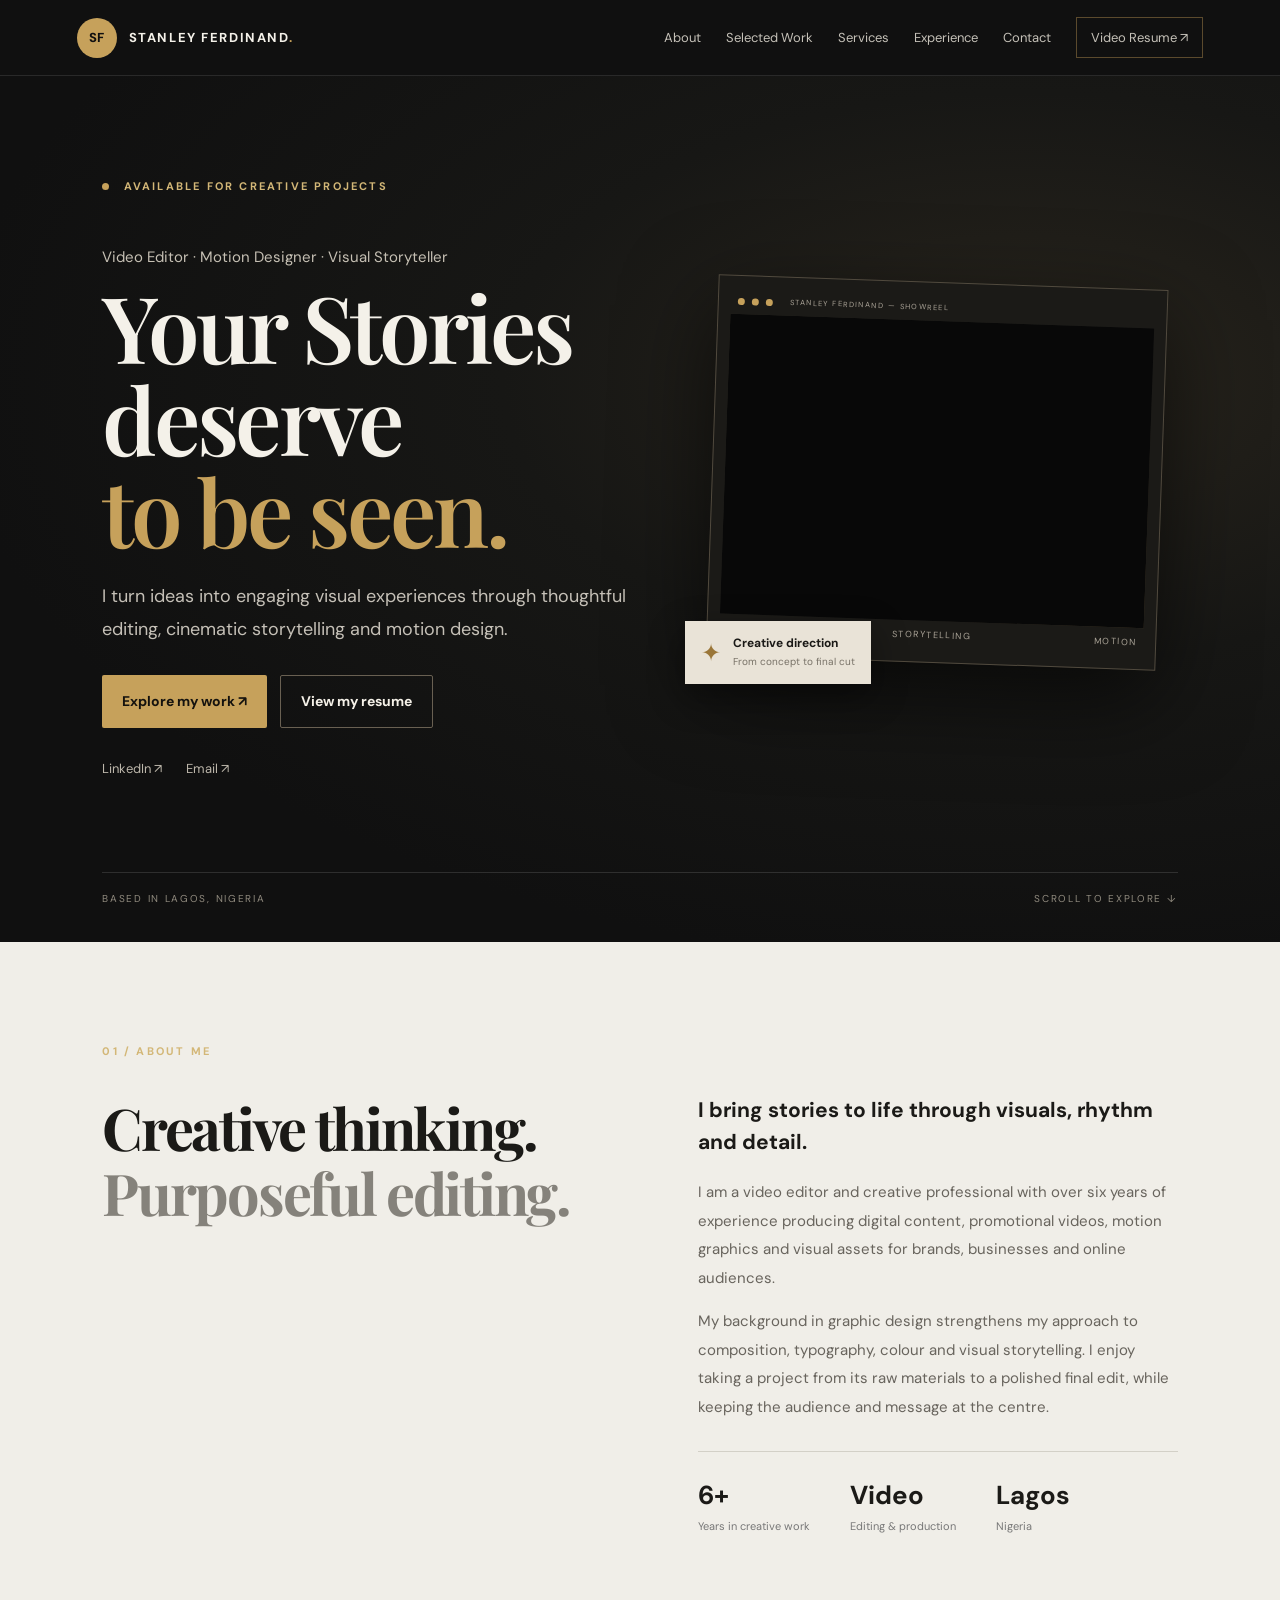
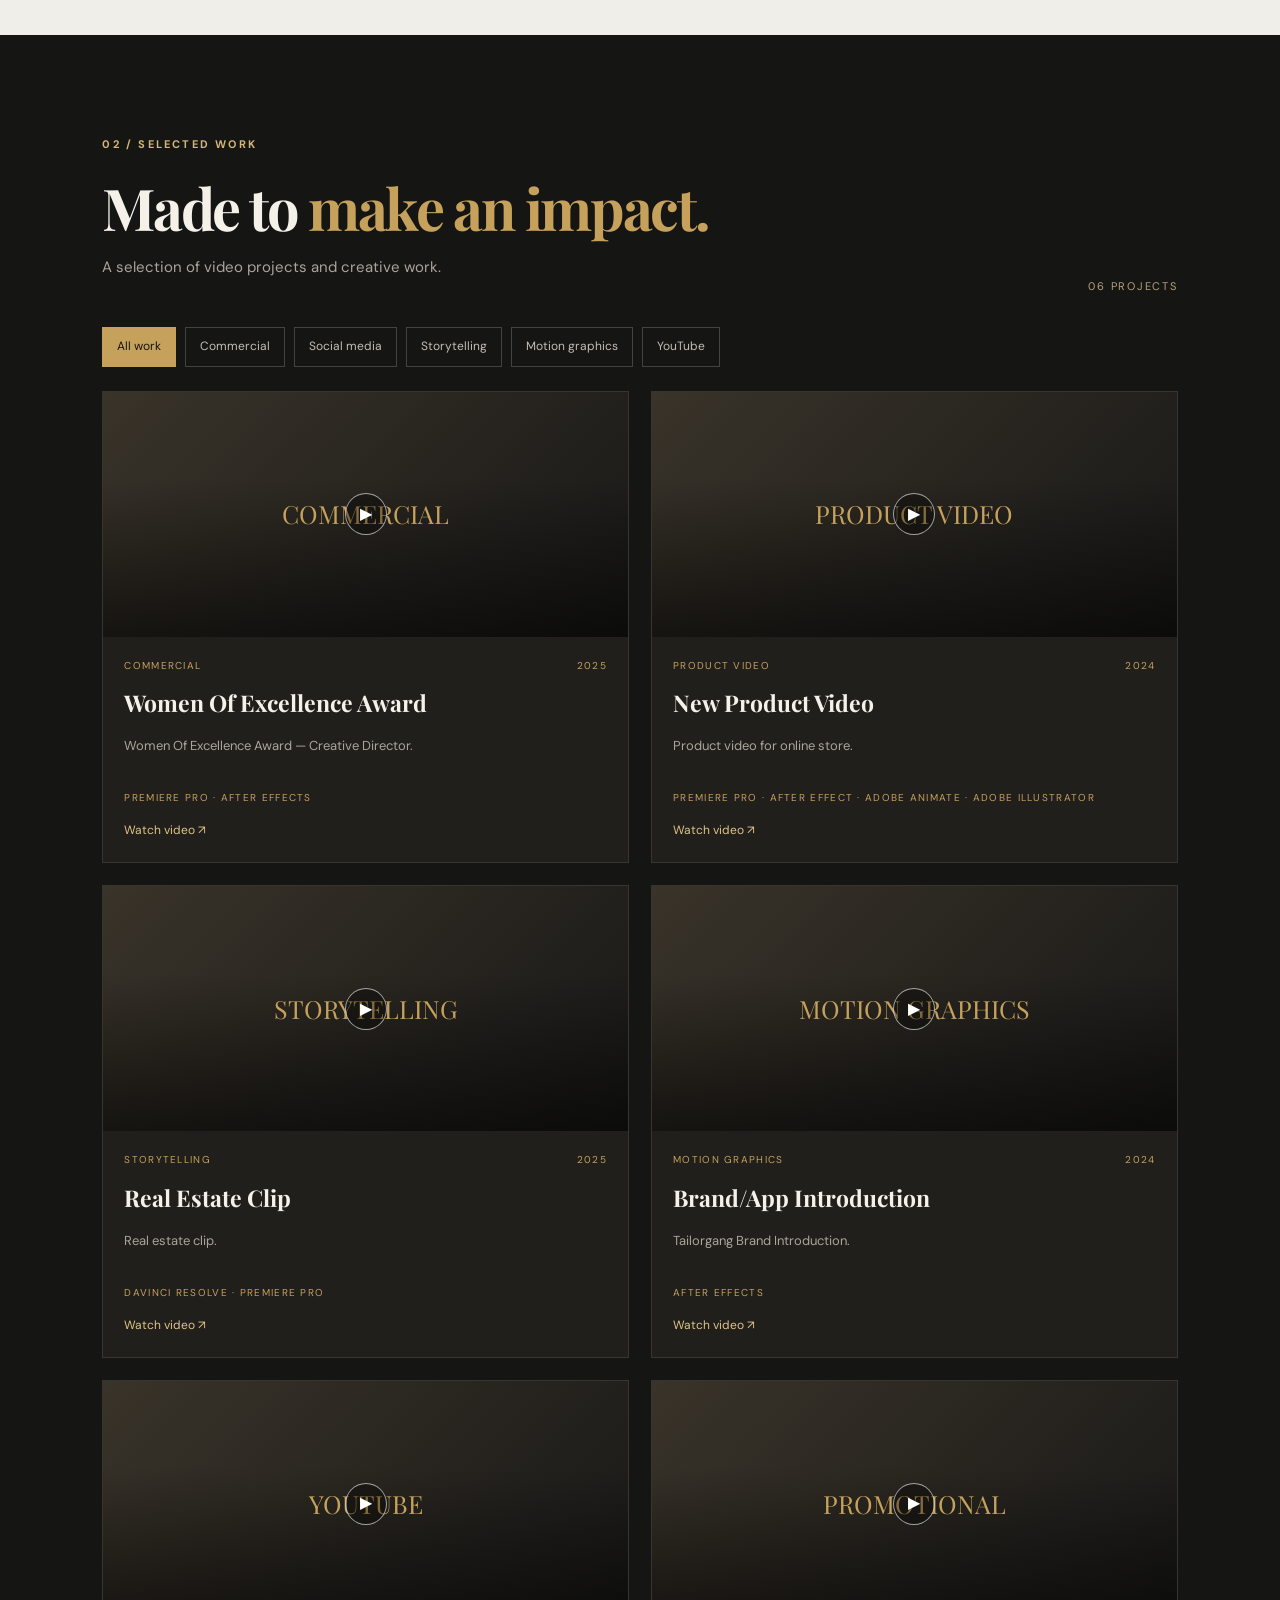
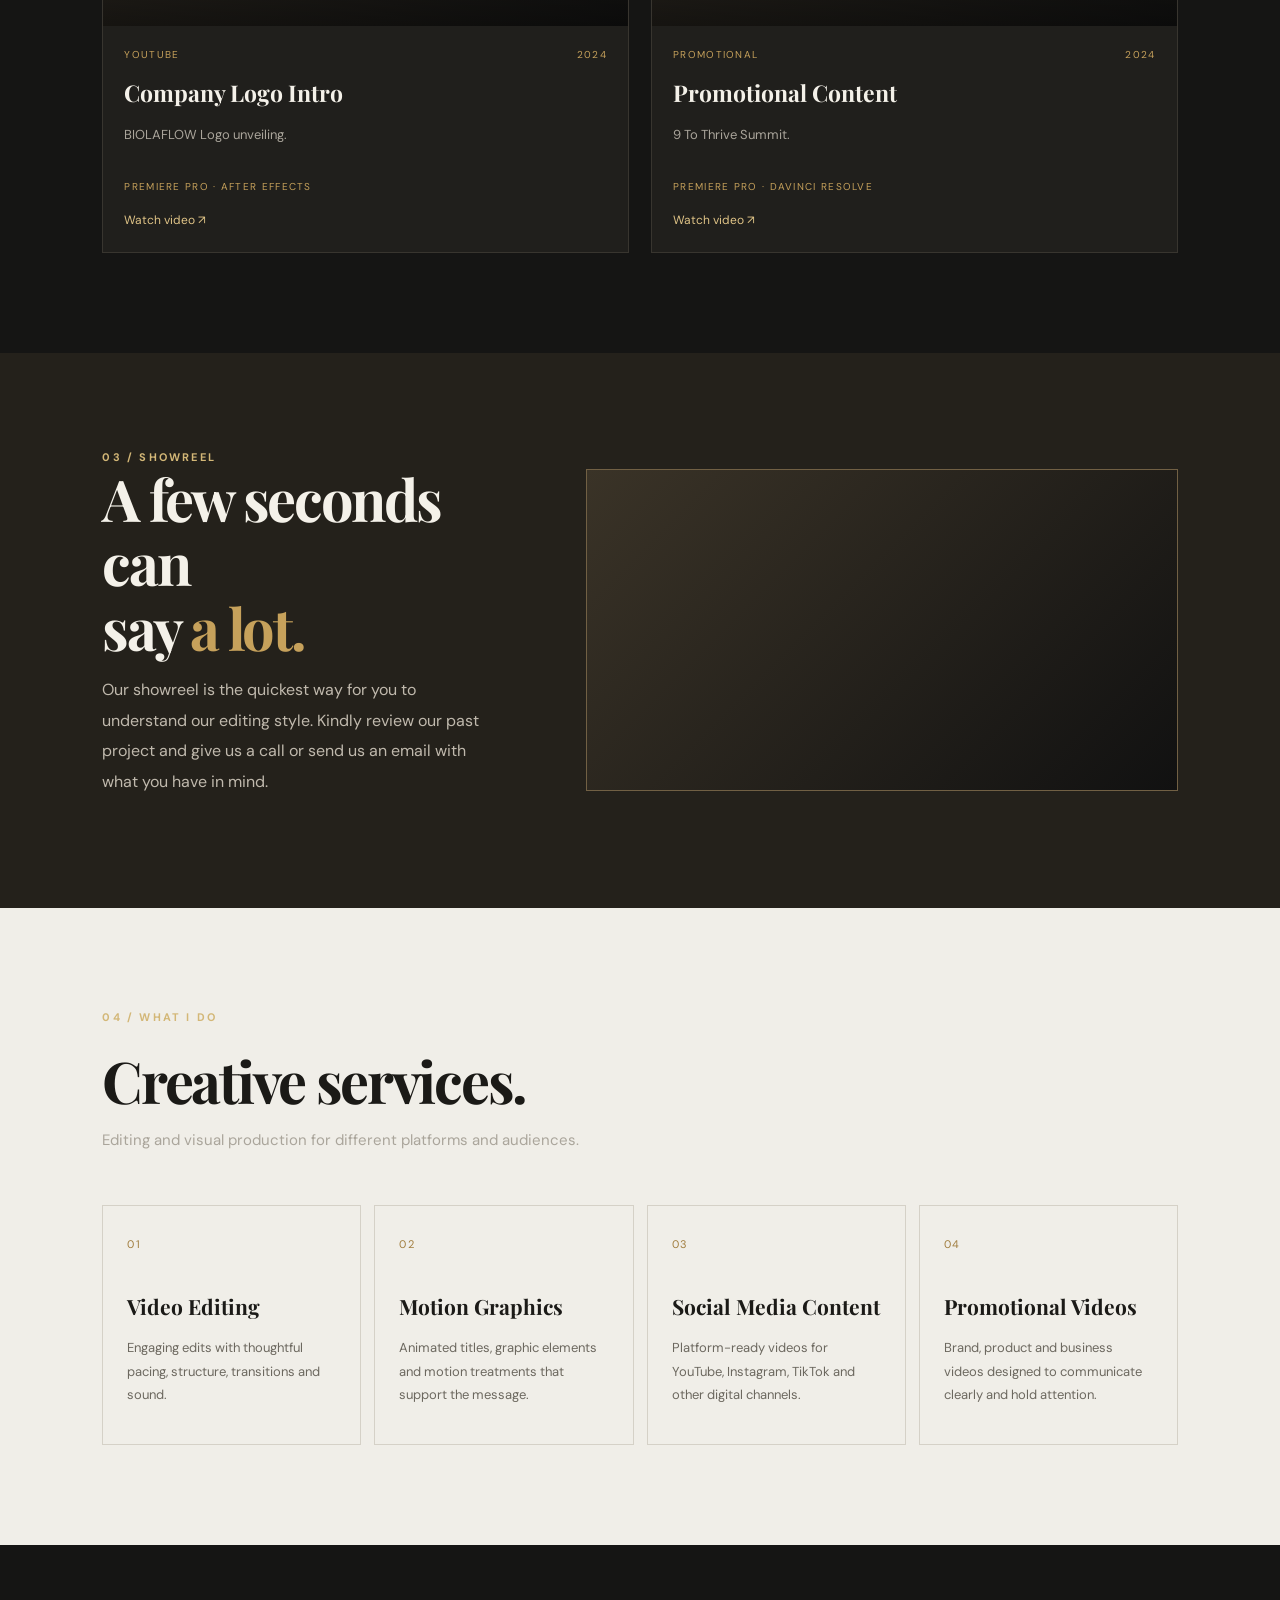
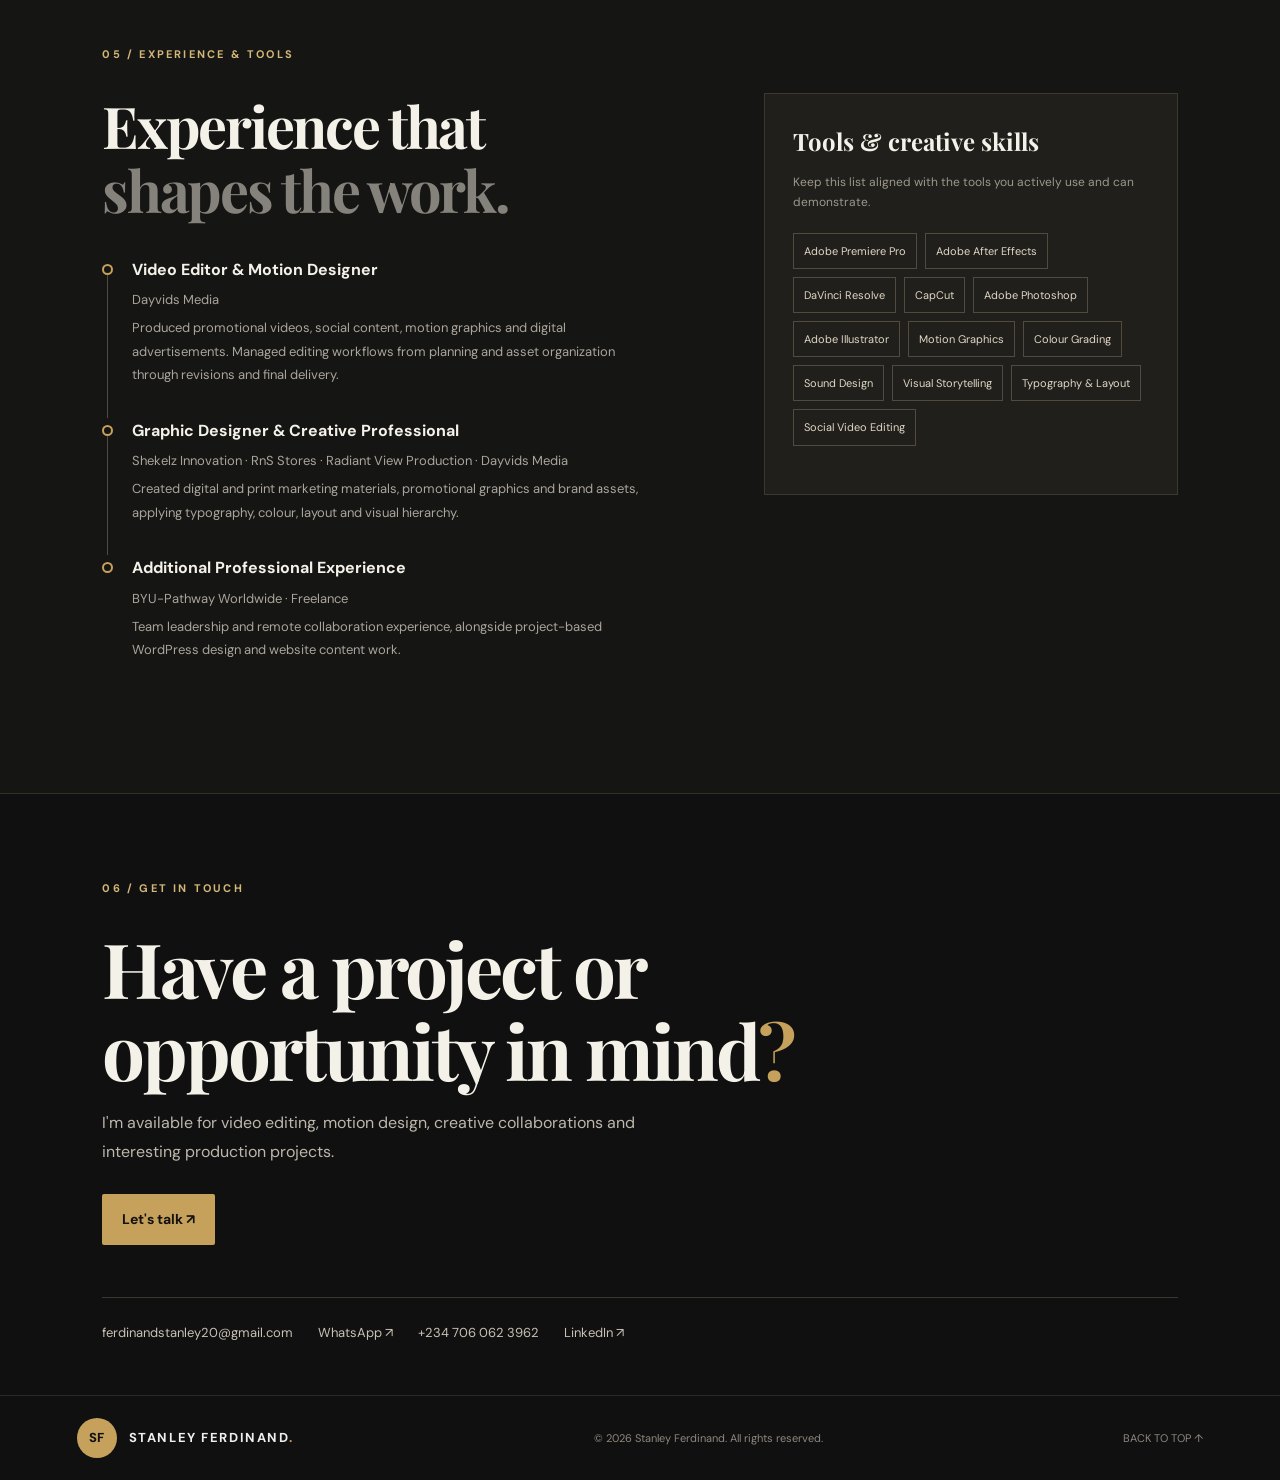
==== commit 44a135dc: "Refactor index.html for improved structure and content Updated the HTML structure and content for th" ====
--- a/index.html
+++ b/index.html
@@ -1,11 +1,408 @@
-<!doctype html><html lang="en">
-<head><meta charset="utf-8"><meta name="viewport" content="width=device-width,initial-scale=1"><meta name="description" content="Stanley Ferdinand — Video Editor, Motion Designer and Visual Storyteller."><meta name="theme-color" content="#101010"><title>Stanley Ferdinand | Video Editor & Motion Designer</title><link rel="preconnect" href="https://fonts.googleapis.com"><link rel="preconnect" href="https://fonts.gstatic.com" crossorigin><link href="https://fonts.googleapis.com/css2?family=DM+Sans:wght@400;500;600;700&family=Playfair+Display:wght@500;600;700&display=swap" rel="stylesheet"><link rel="stylesheet" href="styles.css"><link rel="icon" type="image/png" sizes="256x256" href="favicon.png"><link rel="icon" href="favicon.ico" sizes="any"><meta name="referrer" content="strict-origin-when-cross-origin"></head>
-<body><header class="site-header"><a class="brand" href="#home"><span class="brand-mark">SF</span><span>STANLEY FERDINAND<span class="gold">.</span></span></a><button class="menu-toggle" aria-label="Toggle navigation" aria-expanded="false">☰</button><nav class="main-nav"><a href="#about">About</a><a href="#work">Selected Work</a><a href="#services">Services</a><a href="#experience">Experience</a><a href="#contact">Contact</a><a class="nav-cta" href="resume.html">Video Resume ↗</a></nav></header>
-<main><section class="hero" id="home"><div class="hero-copy"><p class="eyebrow"><i></i> AVAILABLE FOR CREATIVE PROJECTS</p><p class="hero-intro">Video Editor · Motion Designer · Visual Storyteller</p><h1>Your Stories deserve<br><span class="gold">to be seen.</span></h1><p class="hero-description">I turn ideas into engaging visual experiences through thoughtful editing, cinematic storytelling and motion design.</p><div class="hero-actions"><a class="button button-gold" href="#work">Explore my work ↗</a><a class="button button-outline" href="resume.html">View my resume</a></div><div class="hero-socials"><a href="https://www.linkedin.com/in/stanleyferdinand" target="_blank" rel="noopener">LinkedIn ↗</a><a href="mailto:ferdinandstanley20@gmail.com">Email ↗</a></div></div><div class="hero-visual"><div class="reel-frame"><div class="frame-top"><b></b><b></b><b></b><small>STANLEY FERDINAND — SHOWREEL</small></div><div class="reel-placeholder" id="hero-showreel-player"><div class="orbit"></div><div class="play-mark">▶</div><strong>FEATURED SHOWREEL</strong><small>Loading showreel…</small></div><div class="frame-bottom"><span>EDITING</span><span>STORYTELLING</span><span>MOTION</span></div></div><div class="floating-note"><span>✦</span><div><strong>Creative direction</strong><small>From concept to final cut</small></div></div></div><div class="hero-footer"><span>BASED IN LAGOS, NIGERIA</span><a href="#about">SCROLL TO EXPLORE ↓</a></div></section>
-<section class="section about-section" id="about"><div class="section-kicker">01 / ABOUT ME</div><div class="about-grid"><h2>Creative thinking.<br><span class="muted">Purposeful editing.</span></h2><div class="about-copy"><h3>I bring stories to life through visuals, rhythm and detail.</h3><p>I am a video editor and creative professional with over six years of experience producing digital content, promotional videos, motion graphics and visual assets for brands, businesses and online audiences.</p><p>My background in graphic design strengthens my approach to composition, typography, colour and visual storytelling. I enjoy taking a project from its raw materials to a polished final edit, while keeping the audience and message at the centre.</p><div class="stats-row"><div><strong>6+</strong><small>Years in creative work</small></div><div><strong>Video</strong><small>Editing & production</small></div><div><strong>Lagos</strong><small>Nigeria</small></div></div></div></div></section>
-<section class="section work-section" id="work"><div class="section-kicker">02 / SELECTED WORK</div><div class="section-heading"><div><h2>Made to <span class="gold">make an impact.</span></h2><p>A selection of video projects and creative work. Replace the starter cards with your published videos.</p></div><span class="work-count" id="work-count">00 PROJECTS</span></div><div class="filters" id="project-filters"><button class="filter-button active" data-filter="all">All work</button><button class="filter-button" data-filter="commercial">Commercial</button><button class="filter-button" data-filter="social">Social media</button><button class="filter-button" data-filter="storytelling">Storytelling</button><button class="filter-button" data-filter="motion">Motion graphics</button><button class="filter-button" data-filter="youtube">YouTube</button></div><div class="project-grid" id="project-grid"></div><p class="gallery-note"></code>.</p></section>
-<section class="showreel-section"><div class="showreel-inner"><div><div class="section-kicker">03 / SHOWREEL</div><h2>A few seconds can<br>say <span class="gold">a lot.</span></h2><p>Our showreel is the quickest way for you to understand our editing style. Kindly review our past project and give us a call or send us an email with what you have in mind.</p></div><div class="showreel-player" id="showreel-player"><div class="showreel-play">▶</div><strong>FEATURED SHOWREEL</strong><small>Add showreel URL in script.js</small></div></div></section>
-<section class="section services-section" id="services"><div class="section-kicker">04 / WHAT I DO</div><div class="section-heading"><div><h2>Creative services.</h2><p>Editing and visual production for different platforms and audiences.</p></div></div><div class="services-grid"><article class="service-card"><span>01</span><h3>Video Editing</h3><p>Engaging edits with thoughtful pacing, structure, transitions and sound.</p></article><article class="service-card"><span>02</span><h3>Motion Graphics</h3><p>Animated titles, graphic elements and motion treatments that support the message.</p></article><article class="service-card"><span>03</span><h3>Social Media Content</h3><p>Platform-ready videos for YouTube, Instagram, TikTok and other digital channels.</p></article><article class="service-card"><span>04</span><h3>Promotional Videos</h3><p>Brand, product and business videos designed to communicate clearly and hold attention.</p></article></div></section>
-<section class="section experience-section" id="experience"><div class="section-kicker">05 / EXPERIENCE & TOOLS</div><div class="experience-grid"><div><h2>Experience that<br><span class="muted">shapes the work.</span></h2><div class="timeline"><article><i></i><div><h3>Video Editor & Motion Designer</h3><p class="gold">Dayvids Media</p><p>Produced promotional videos, social content, motion graphics and digital advertisements. Managed editing workflows from planning and asset organization through revisions and final delivery.</p></div></article><article><i></i><div><h3>Graphic Designer & Creative Professional</h3><p class="gold">Shekelz Innovation · RnS Stores · Radiant View Production · Dayvids Media</p><p>Created digital and print marketing materials, promotional graphics and brand assets, applying typography, colour, layout and visual hierarchy.</p></div></article><article><i></i><div><h3>Additional Professional Experience</h3><p class="gold">BYU-Pathway Worldwide · Freelance</p><p>Team leadership and remote collaboration experience, alongside project-based WordPress design and website content work.</p></div></article></div></div><aside class="tools-panel"><h3>Tools & creative skills</h3><p class="tools-intro">Keep this list aligned with the tools you actively use and can demonstrate.</p><div class="tool-list"><span>Adobe Premiere Pro</span><span>Adobe After Effects</span><span>DaVinci Resolve</span><span>CapCut</span><span>Adobe Photoshop</span><span>Adobe Illustrator</span><span>Motion Graphics</span><span>Colour Grading</span><span>Sound Design</span><span>Visual Storytelling</span><span>Typography & Layout</span><span>Social Video Editing</span></div></aside></div></section>
-<section class="contact-section" id="contact"><div class="contact-inner"><div class="section-kicker">06 / GET IN TOUCH</div><h2>Have a project or<br>opportunity in mind<span class="gold">?</span></h2><p>I'm available for video editing, motion design, creative collaborations and interesting production projects.</p><a class="button button-gold" href="mailto:ferdinandstanley20@gmail.com">Let's talk ↗</a><div class="contact-links"><a href="mailto:ferdinandstanley20@gmail.com">ferdinandstanley20@gmail.com</a><a href="https://wa.me/2347060623962" target="_blank" rel="noopener">WhatsApp ↗</a><a href="tel:+2347060623962">+234 706 062 3962</a><a href="https://www.linkedin.com/in/stanleyferdinand" target="_blank" rel="noopener">LinkedIn ↗</a></div></div></section></main>
-<footer class="site-footer"><a class="brand" href="#home"><span class="brand-mark">SF</span><span>STANLEY FERDINAND<span class="gold">.</span></span></a><span>© <span id="year"></span> Stanley Ferdinand. All rights reserved.</span><a href="#home">BACK TO TOP ↑</a></footer><script src="script.js"></script></body></html>
+
+<!DOCTYPE html>
+<html lang="en">
+<head>
+  <meta charset="UTF-8">
+  <meta name="viewport" content="width=device-width, initial-scale=1">
+  <meta name="description" content="Stanley Ferdinand — Video Editor, Motion Designer and Visual Storyteller.">
+  <meta name="theme-color" content="#101010">
+  <meta name="referrer" content="strict-origin-when-cross-origin">
+
+  <title>Stanley Ferdinand | Video Editor &amp; Motion Designer</title>
+
+  <link rel="preconnect" href="https://fonts.googleapis.com">
+  <link rel="preconnect" href="https://fonts.gstatic.com" crossorigin>
+
+  <link href="https://fonts.googleapis.com/css2?family=DM+Sans:wght@400;500;600;700&family=Playfair+Display:wght@500;600;700&display=swap" rel="stylesheet">
+
+  <link rel="stylesheet" href="styles.css">
+  <link rel="icon" type="image/png" sizes="256x256" href="favicon.png">
+  <link rel="icon" href="favicon.ico" sizes="any">
+</head>
+
+<body>
+
+<header class="site-header">
+  <a class="brand" href="#home">
+    <span class="brand-mark">SF</span>
+    <span>STANLEY FERDINAND<span class="gold">.</span></span>
+  </a>
+
+  <button class="menu-toggle" aria-label="Toggle navigation" aria-expanded="false">☰</button>
+
+  <nav class="main-nav">
+    <a href="#about">About</a>
+    <a href="#work">Selected Work</a>
+    <a href="#services">Services</a>
+    <a href="#experience">Experience</a>
+    <a href="#contact">Contact</a>
+    <a class="nav-cta" href="resume.html">Video Resume ↗</a>
+  </nav>
+</header>
+
+<main>
+
+  <!-- HERO SECTION -->
+  <section class="hero" id="home">
+
+    <div class="hero-copy">
+      <p class="eyebrow"><i></i> AVAILABLE FOR CREATIVE PROJECTS</p>
+
+      <p class="hero-intro">Video Editor · Motion Designer · Visual Storyteller</p>
+
+      <h1>Your Stories deserve<br><span class="gold">to be seen.</span></h1>
+
+      <p class="hero-description">
+        I turn ideas into engaging visual experiences through thoughtful editing, cinematic storytelling and motion design.
+      </p>
+
+      <div class="hero-actions">
+        <a class="button button-gold" href="#work">Explore my work ↗</a>
+        <a class="button button-outline" href="resume.html">View my resume</a>
+      </div>
+
+      <div class="hero-socials">
+        <a href="https://www.linkedin.com/in/stanleyferdinand" target="_blank" rel="noopener noreferrer">LinkedIn ↗</a>
+
+        <a href="https://mail.google.com/mail/?view=cm&amp;fs=1&amp;to=ferdinandstanley20%40gmail.com" target="_blank" rel="noopener noreferrer">Email ↗</a>
+      </div>
+    </div>
+
+    <div class="hero-visual">
+      <div class="reel-frame">
+
+        <div class="frame-top">
+          <b></b><b></b><b></b>
+          <small>STANLEY FERDINAND — SHOWREEL</small>
+        </div>
+
+        <div class="reel-placeholder" id="hero-showreel-player">
+          <div class="orbit"></div>
+          <div class="play-mark">▶</div>
+          <strong>FEATURED SHOWREEL</strong>
+          <small>Loading showreel…</small>
+        </div>
+
+        <div class="frame-bottom">
+          <span>EDITING</span>
+          <span>STORYTELLING</span>
+          <span>MOTION</span>
+        </div>
+
+      </div>
+
+      <div class="floating-note">
+        <span>✦</span>
+        <div>
+          <strong>Creative direction</strong>
+          <small>From concept to final cut</small>
+        </div>
+      </div>
+    </div>
+
+    <div class="hero-footer">
+      <span>BASED IN LAGOS, NIGERIA</span>
+      <a href="#about">SCROLL TO EXPLORE ↓</a>
+    </div>
+
+  </section>
+
+
+  <!-- ABOUT SECTION -->
+  <section class="section about-section" id="about">
+
+    <div class="section-kicker">01 / ABOUT ME</div>
+
+    <div class="about-grid">
+
+      <h2>
+        Creative thinking.<br>
+        <span class="muted">Purposeful editing.</span>
+      </h2>
+
+      <div class="about-copy">
+
+        <h3>I bring stories to life through visuals, rhythm and detail.</h3>
+
+        <p>
+          I am a video editor and creative professional with over six years of experience producing digital content, promotional videos, motion graphics and visual assets for brands, businesses and online audiences.
+        </p>
+
+        <p>
+          My background in graphic design strengthens my approach to composition, typography, colour and visual storytelling. I enjoy taking a project from its raw materials to a polished final edit, while keeping the audience and message at the centre.
+        </p>
+
+        <div class="stats-row">
+          <div>
+            <strong>6+</strong>
+            <small>Years in creative work</small>
+          </div>
+
+          <div>
+            <strong>Video</strong>
+            <small>Editing &amp; production</small>
+          </div>
+
+          <div>
+            <strong>Lagos</strong>
+            <small>Nigeria</small>
+          </div>
+        </div>
+
+      </div>
+    </div>
+  </section>
+
+
+  <!-- SELECTED WORK -->
+  <section class="section work-section" id="work">
+
+    <div class="section-kicker">02 / SELECTED WORK</div>
+
+    <div class="section-heading">
+
+      <div>
+        <h2>Made to <span class="gold">make an impact.</span></h2>
+        <p>A selection of video projects and creative work.</p>
+      </div>
+
+      <span class="work-count" id="work-count">00 PROJECTS</span>
+
+    </div>
+
+    <div class="filters" id="project-filters">
+      <button class="filter-button active" data-filter="all">All work</button>
+      <button class="filter-button" data-filter="commercial">Commercial</button>
+      <button class="filter-button" data-filter="social">Social media</button>
+      <button class="filter-button" data-filter="storytelling">Storytelling</button>
+      <button class="filter-button" data-filter="motion">Motion graphics</button>
+      <button class="filter-button" data-filter="youtube">YouTube</button>
+    </div>
+
+    <div class="project-grid" id="project-grid"></div>
+
+  </section>
+
+
+  <!-- SHOWREEL SECTION -->
+  <section class="showreel-section">
+
+    <div class="showreel-inner">
+
+      <div>
+        <div class="section-kicker">03 / SHOWREEL</div>
+
+        <h2>
+          A few seconds can<br>
+          say <span class="gold">a lot.</span>
+        </h2>
+
+        <p>
+          Our showreel is the quickest way for you to understand our editing style. Kindly review our past project and give us a call or send us an email with what you have in mind.
+        </p>
+      </div>
+
+      <div class="showreel-player" id="showreel-player">
+        <div class="showreel-play">▶</div>
+        <strong>FEATURED SHOWREEL</strong>
+        <small>Add showreel URL in script.js</small>
+      </div>
+
+    </div>
+  </section>
+
+
+  <!-- SERVICES SECTION -->
+  <section class="section services-section" id="services">
+
+    <div class="section-kicker">04 / WHAT I DO</div>
+
+    <div class="section-heading">
+      <div>
+        <h2>Creative services.</h2>
+        <p>Editing and visual production for different platforms and audiences.</p>
+      </div>
+    </div>
+
+    <div class="services-grid">
+
+      <article class="service-card">
+        <span>01</span>
+        <h3>Video Editing</h3>
+        <p>Engaging edits with thoughtful pacing, structure, transitions and sound.</p>
+      </article>
+
+      <article class="service-card">
+        <span>02</span>
+        <h3>Motion Graphics</h3>
+        <p>Animated titles, graphic elements and motion treatments that support the message.</p>
+      </article>
+
+      <article class="service-card">
+        <span>03</span>
+        <h3>Social Media Content</h3>
+        <p>Platform-ready videos for YouTube, Instagram, TikTok and other digital channels.</p>
+      </article>
+
+      <article class="service-card">
+        <span>04</span>
+        <h3>Promotional Videos</h3>
+        <p>Brand, product and business videos designed to communicate clearly and hold attention.</p>
+      </article>
+
+    </div>
+  </section>
+
+
+  <!-- EXPERIENCE SECTION -->
+  <section class="section experience-section" id="experience">
+
+    <div class="section-kicker">05 / EXPERIENCE &amp; TOOLS</div>
+
+    <div class="experience-grid">
+
+      <div>
+
+        <h2>
+          Experience that<br>
+          <span class="muted">shapes the work.</span>
+        </h2>
+
+        <div class="timeline">
+
+          <article>
+            <i></i>
+            <div>
+              <h3>Video Editor &amp; Motion Designer</h3>
+              <p class="gold">Dayvids Media</p>
+              <p>
+                Produced promotional videos, social content, motion graphics and digital advertisements. Managed editing workflows from planning and asset organization through revisions and final delivery.
+              </p>
+            </div>
+          </article>
+
+          <article>
+            <i></i>
+            <div>
+              <h3>Graphic Designer &amp; Creative Professional</h3>
+              <p class="gold">Shekelz Innovation · RnS Stores · Radiant View Production · Dayvids Media</p>
+              <p>
+                Created digital and print marketing materials, promotional graphics and brand assets, applying typography, colour, layout and visual hierarchy.
+              </p>
+            </div>
+          </article>
+
+          <article>
+            <i></i>
+            <div>
+              <h3>Additional Professional Experience</h3>
+              <p class="gold">BYU-Pathway Worldwide · Freelance</p>
+              <p>
+                Team leadership and remote collaboration experience, alongside project-based WordPress design and website content work.
+              </p>
+            </div>
+          </article>
+
+        </div>
+      </div>
+
+
+      <aside class="tools-panel">
+
+        <h3>Tools &amp; creative skills</h3>
+
+        <p class="tools-intro">
+          Keep this list aligned with the tools you actively use and can demonstrate.
+        </p>
+
+        <div class="tool-list">
+          <span>Adobe Premiere Pro</span>
+          <span>Adobe After Effects</span>
+          <span>DaVinci Resolve</span>
+          <span>CapCut</span>
+          <span>Adobe Photoshop</span>
+          <span>Adobe Illustrator</span>
+          <span>Motion Graphics</span>
+          <span>Colour Grading</span>
+          <span>Sound Design</span>
+          <span>Visual Storytelling</span>
+          <span>Typography &amp; Layout</span>
+          <span>Social Video Editing</span>
+        </div>
+
+      </aside>
+
+    </div>
+  </section>
+
+
+  <!-- CONTACT SECTION -->
+  <section class="contact-section" id="contact">
+
+    <div class="contact-inner">
+
+      <div class="section-kicker">06 / GET IN TOUCH</div>
+
+      <h2>
+        Have a project or<br>
+        opportunity in mind<span class="gold">?</span>
+      </h2>
+
+      <p>
+        I'm available for video editing, motion design, creative collaborations and interesting production projects.
+      </p>
+
+      <a
+        class="button button-gold"
+        href="https://mail.google.com/mail/?view=cm&amp;fs=1&amp;to=ferdinandstanley20%40gmail.com"
+        target="_blank"
+        rel="noopener noreferrer">
+        Let's talk ↗
+      </a>
+
+      <div class="contact-links">
+
+        <a
+          href="https://mail.google.com/mail/?view=cm&amp;fs=1&amp;to=ferdinandstanley20%40gmail.com"
+          target="_blank"
+          rel="noopener noreferrer">
+          ferdinandstanley20@gmail.com
+        </a>
+
+        <a href="https://wa.me/2347060623962" target="_blank" rel="noopener noreferrer">
+          WhatsApp ↗
+        </a>
+
+        <a href="tel:+2347060623962">
+          +234 706 062 3962
+        </a>
+
+        <a href="https://www.linkedin.com/in/stanleyferdinand" target="_blank" rel="noopener noreferrer">
+          LinkedIn ↗
+        </a>
+
+      </div>
+    </div>
+  </section>
+
+</main>
+
+
+<!-- FOOTER -->
+<footer class="site-footer">
+
+  <a class="brand" href="#home">
+    <span class="brand-mark">SF</span>
+    <span>STANLEY FERDINAND<span class="gold">.</span></span>
+  </a>
+
+  <span>© <span id="year"></span> Stanley Ferdinand. All rights reserved.</span>
+
+  <a href="#home">BACK TO TOP ↑</a>
+
+</footer>
+
+<script src="script.js"></script>
+
+</body>
+</html>
